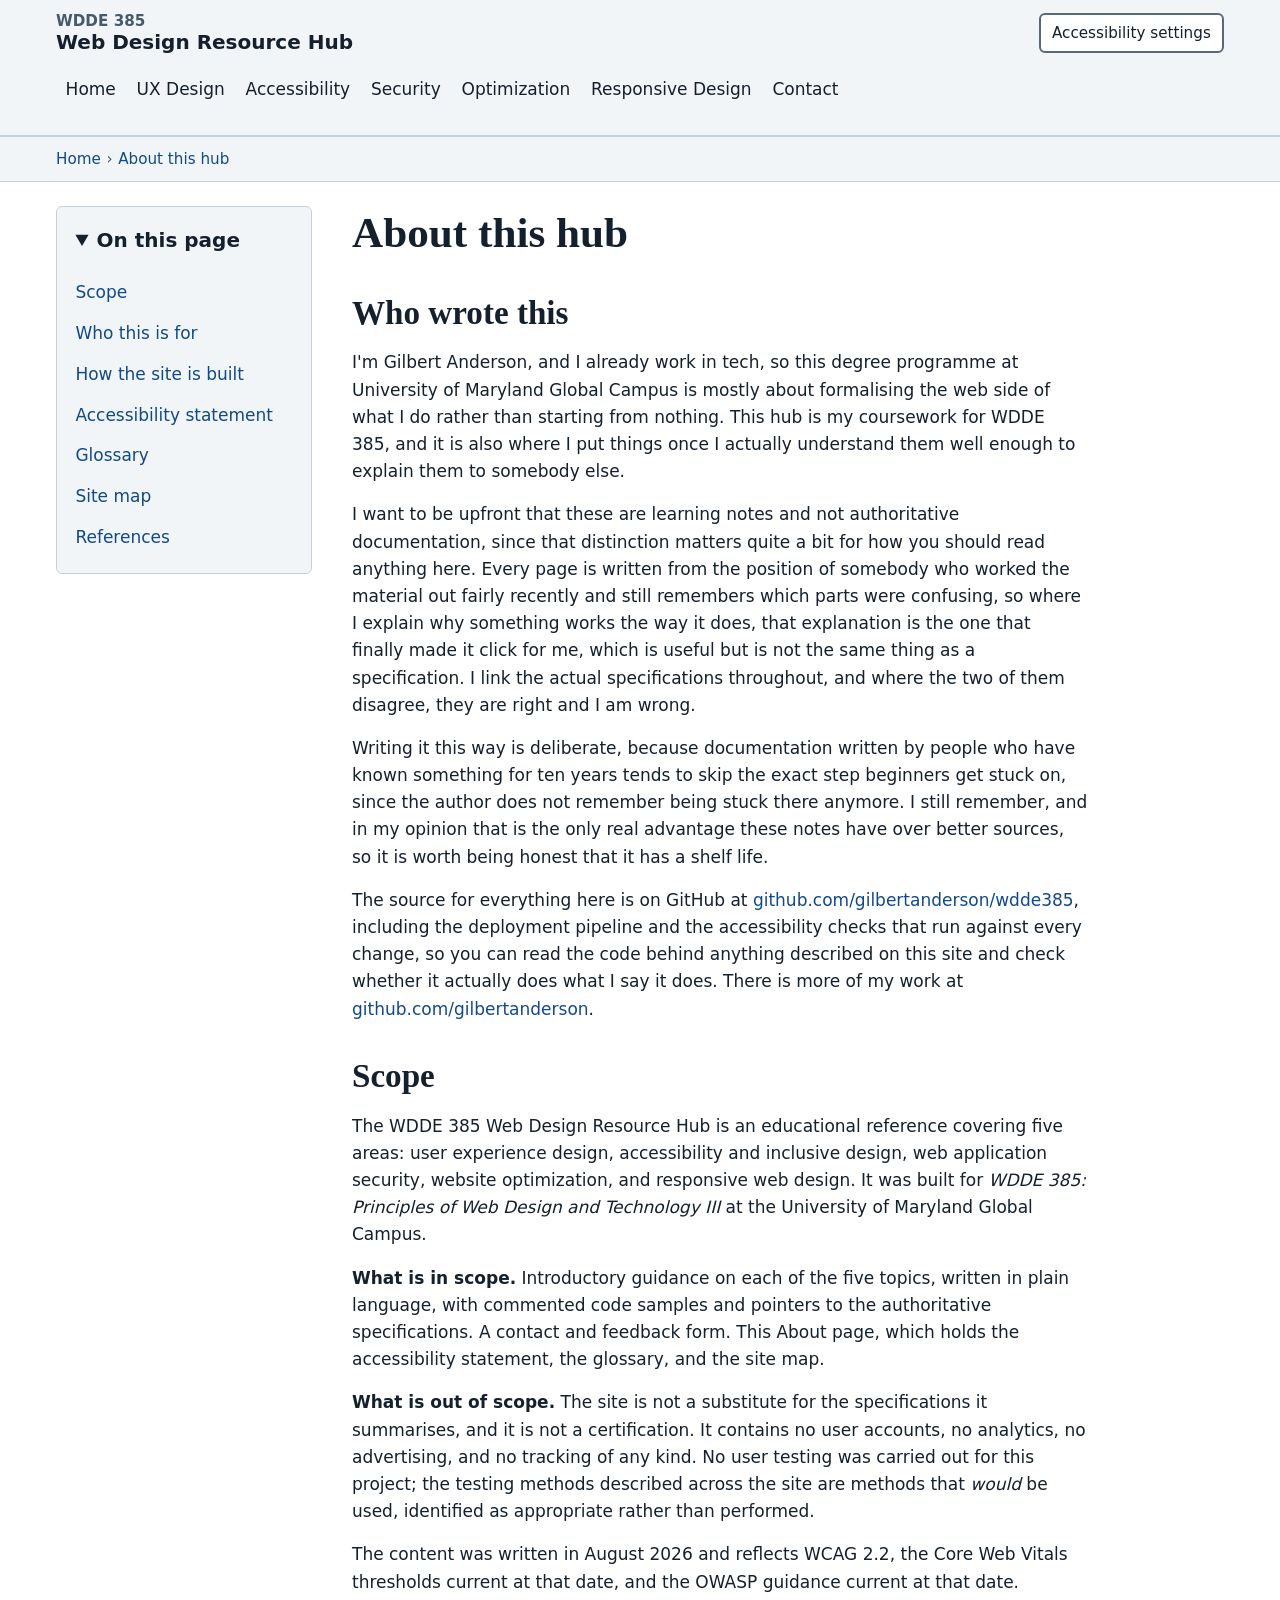
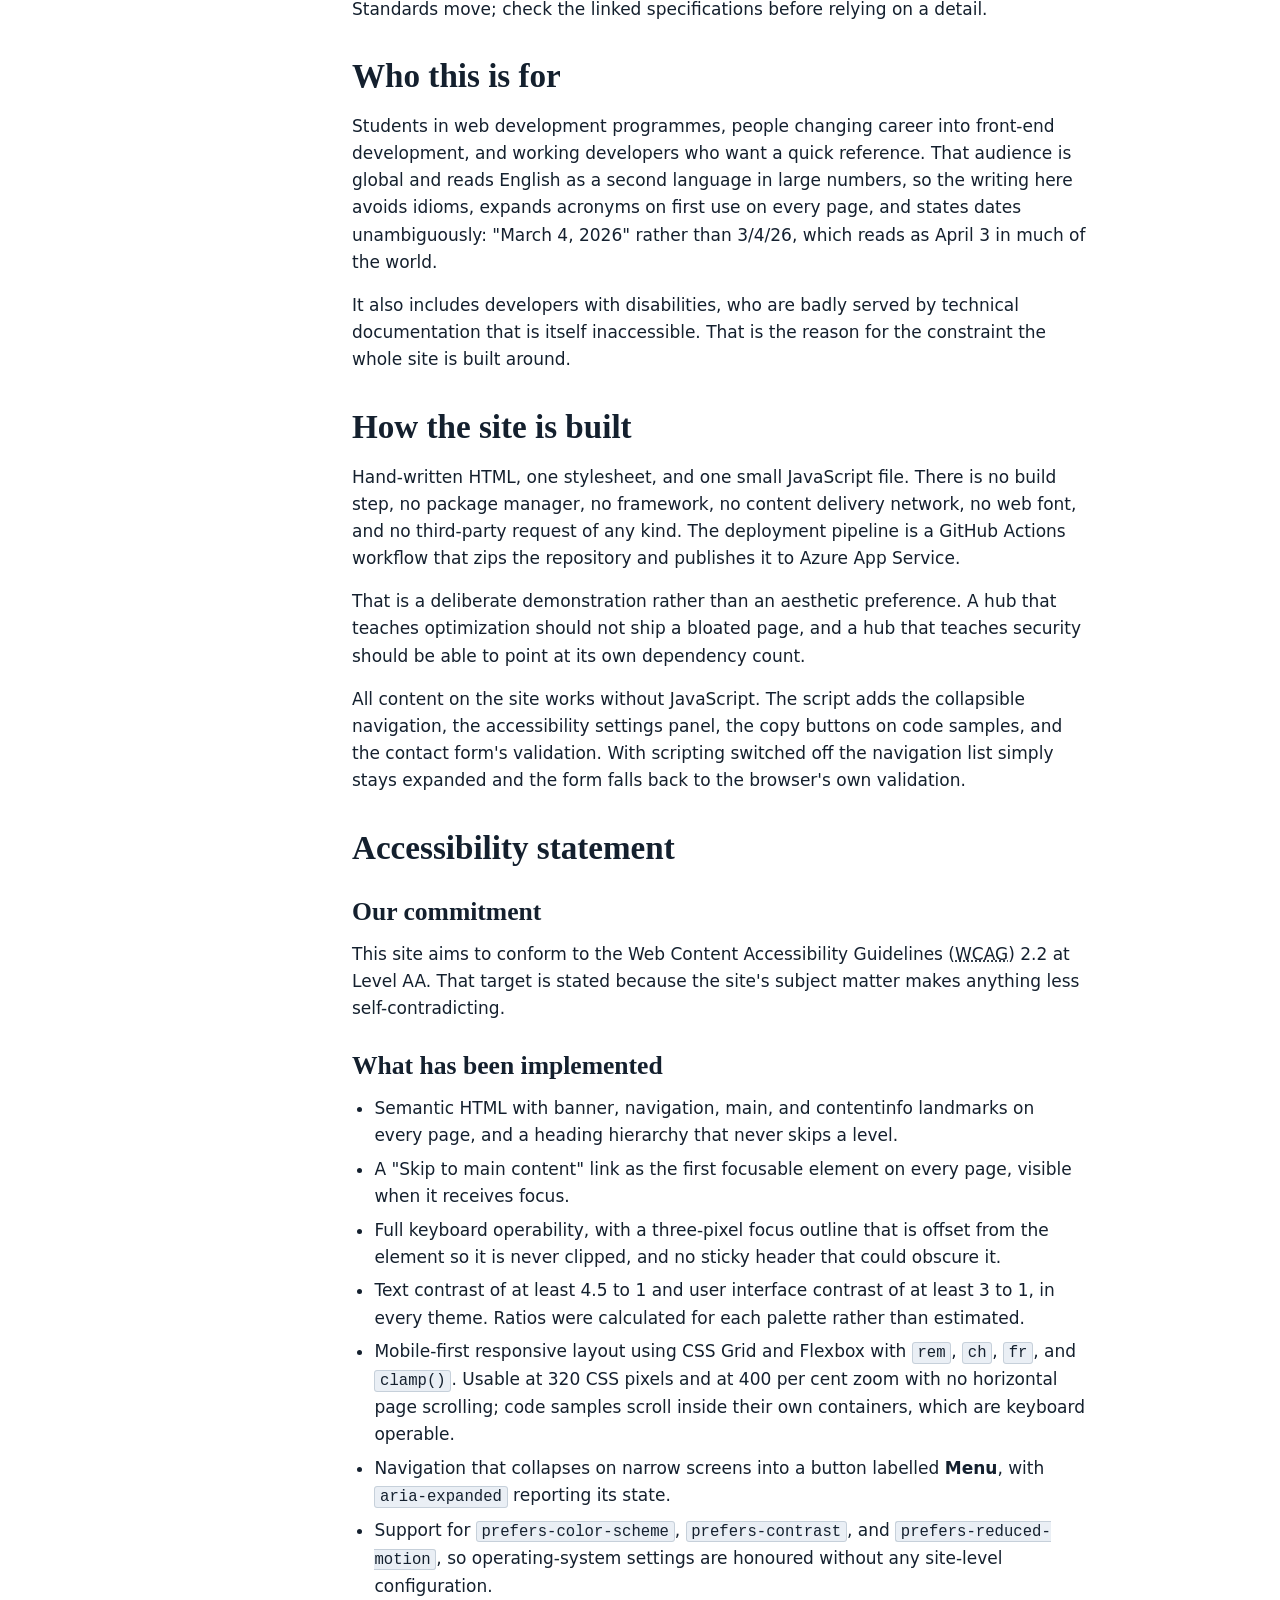
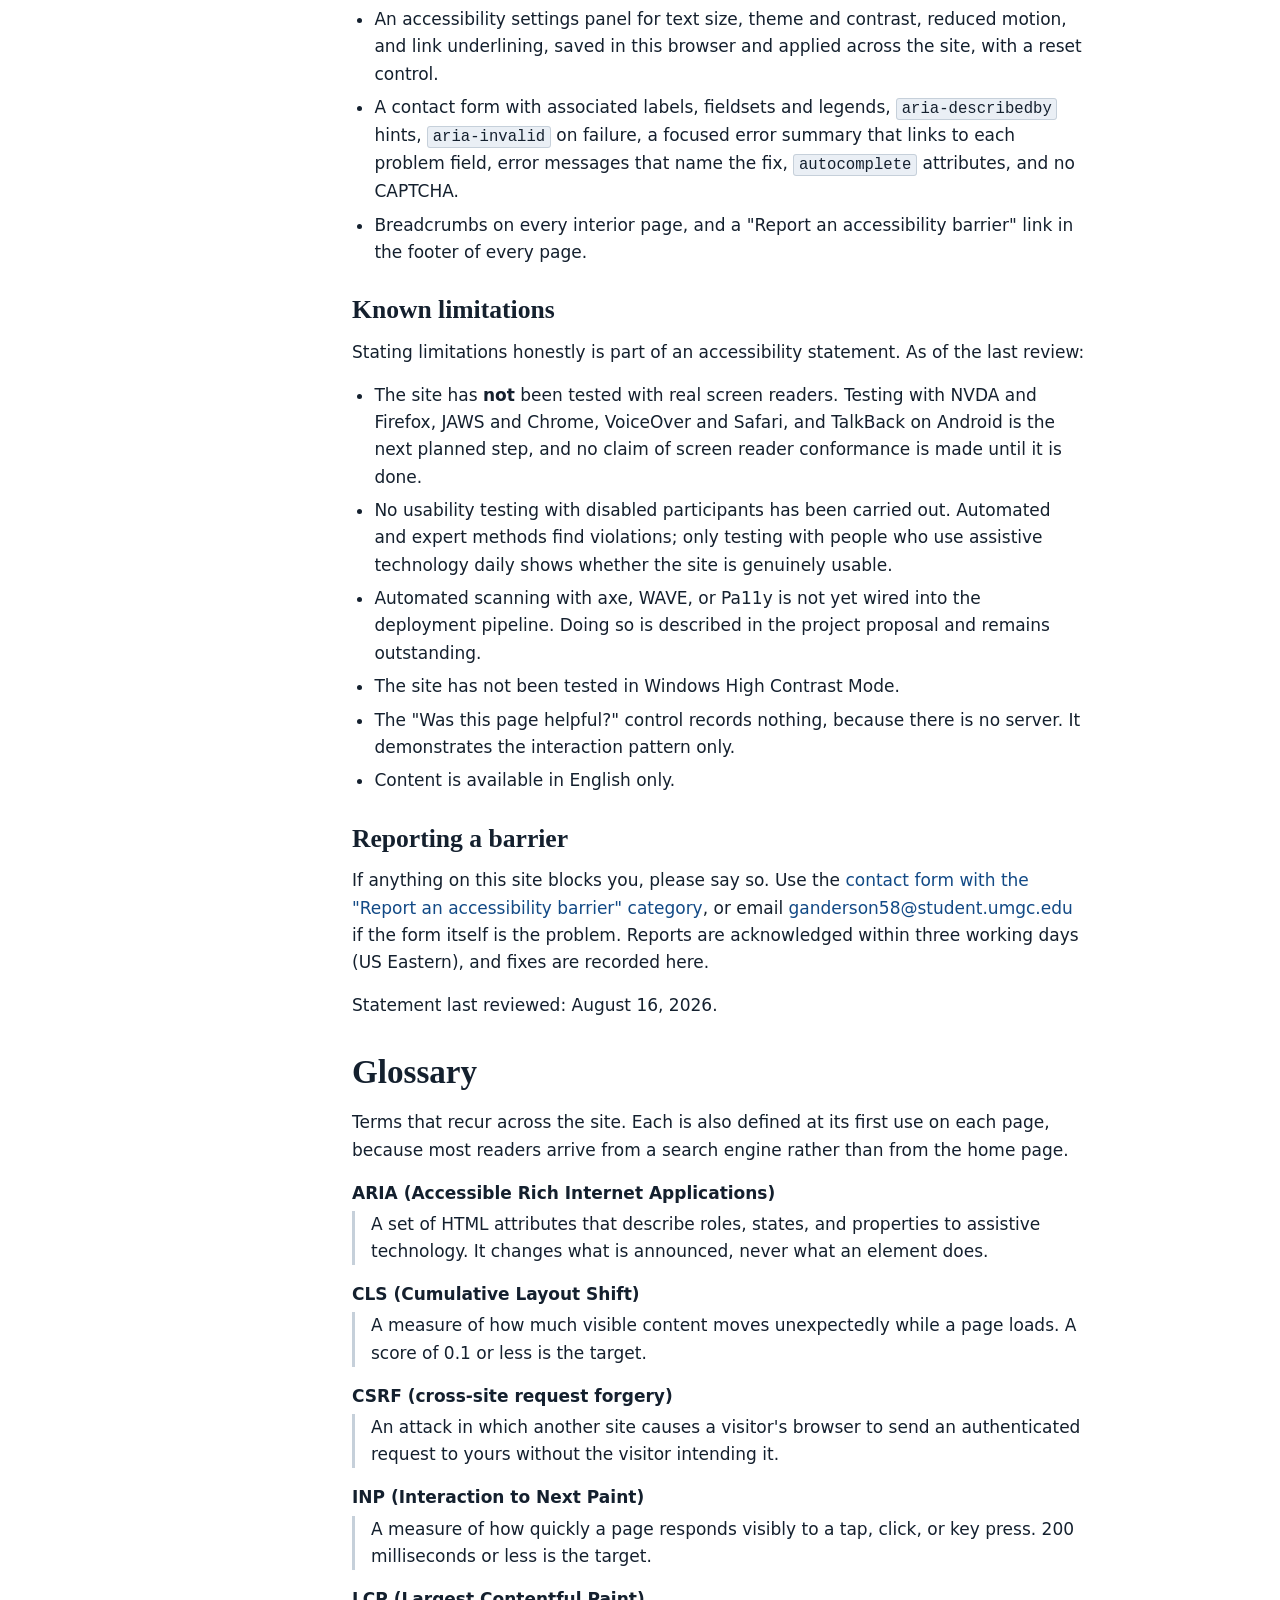
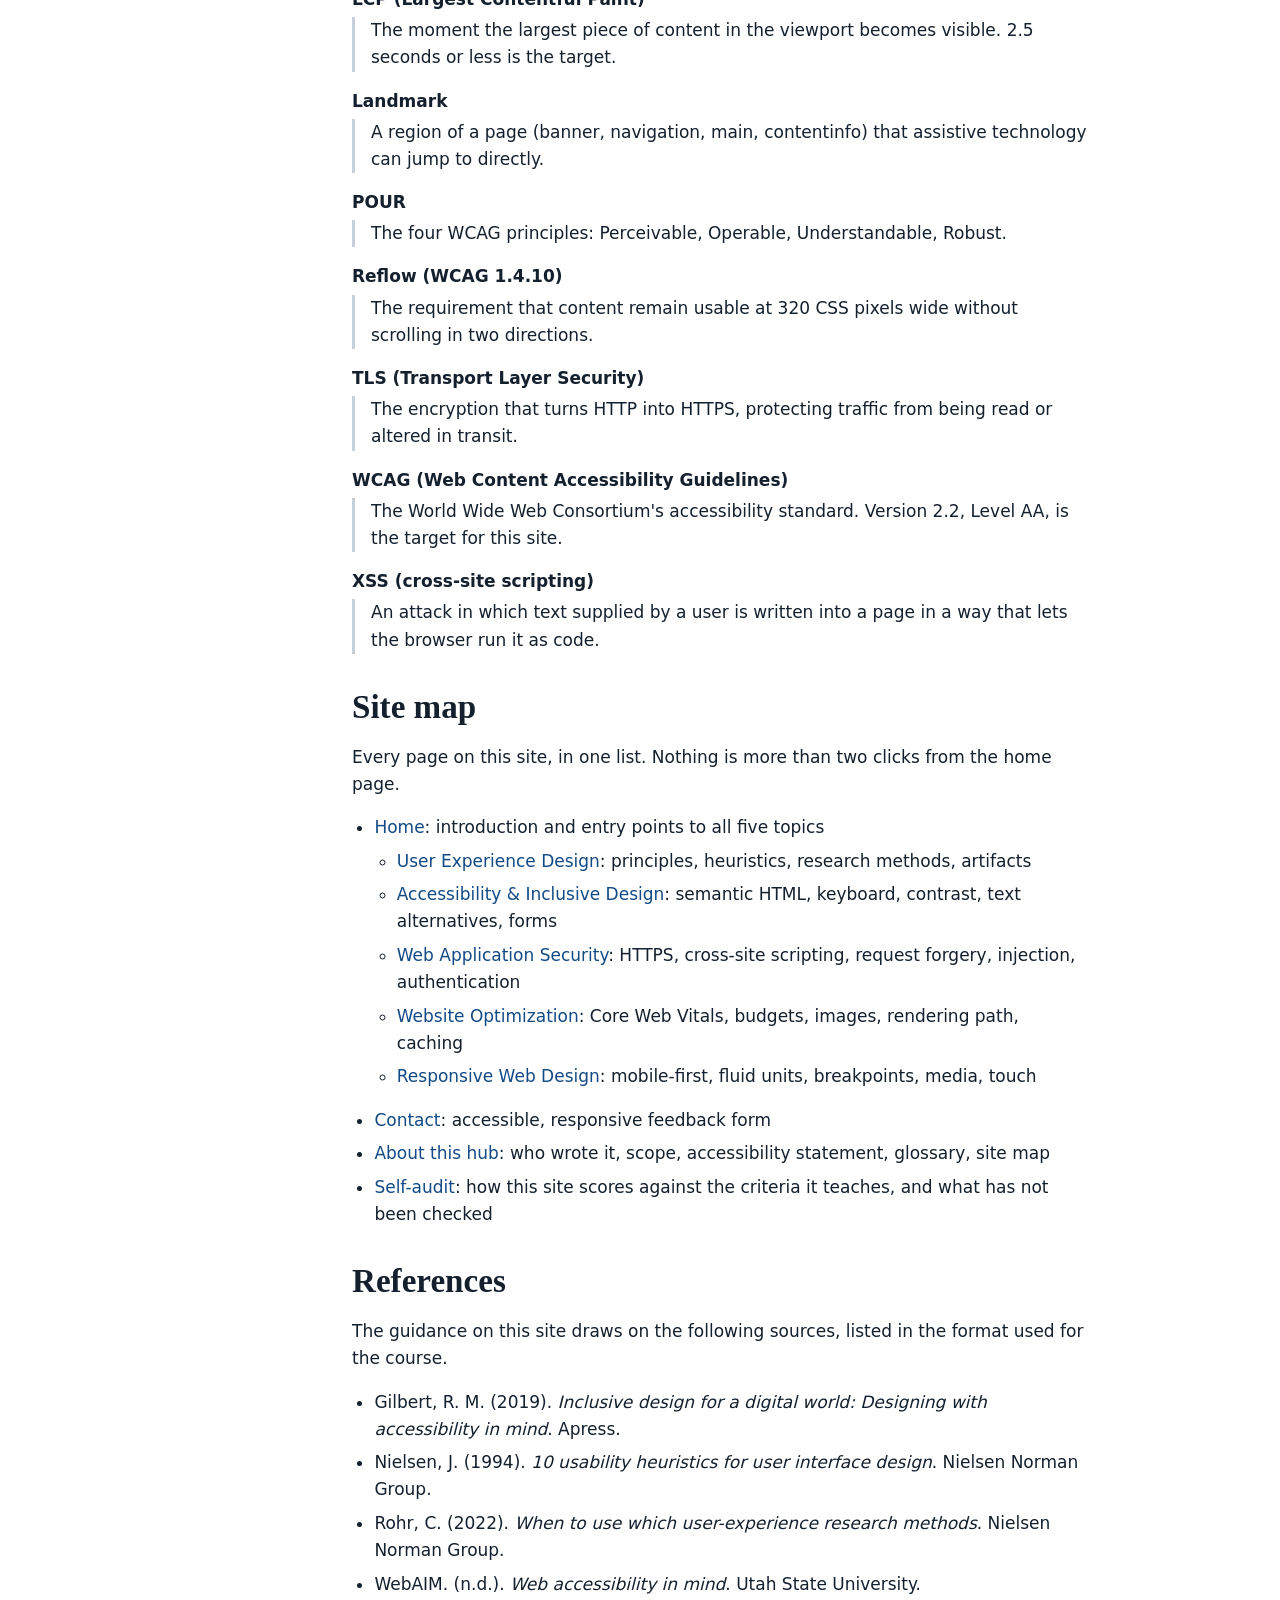
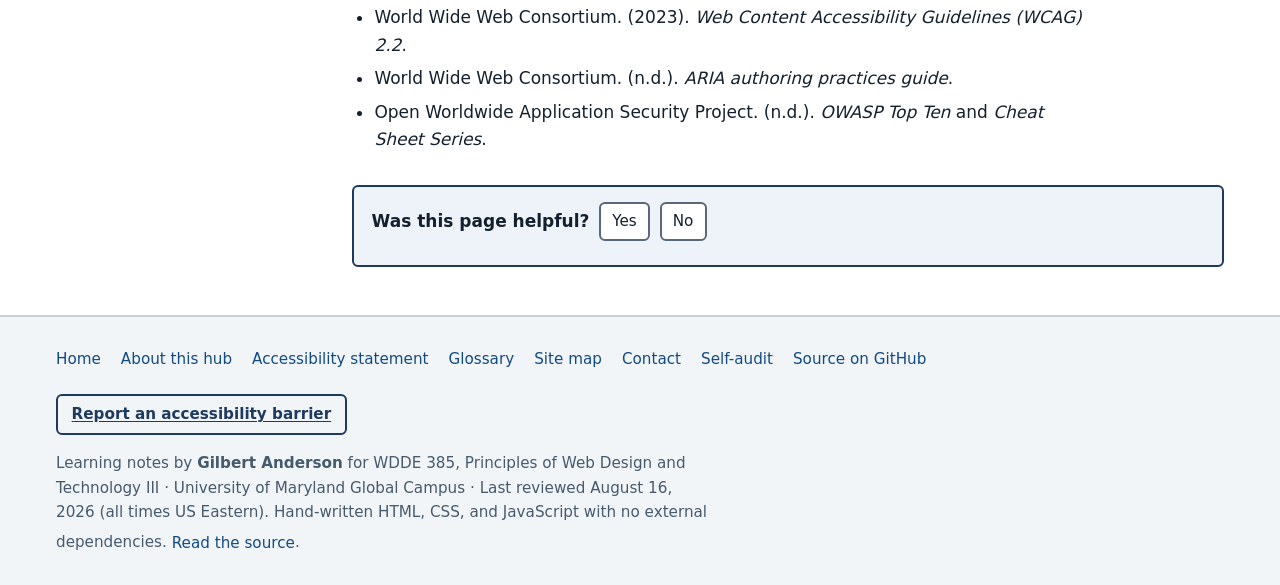
==== about.html @ cfc152c5 "Rename course from CMST 387 to WDDE 385 across all content" ====
<!DOCTYPE html>
<html lang="en">
<head>
<meta charset="utf-8">
<meta name="viewport" content="width=device-width, initial-scale=1">
<title>About this hub | WDDE 385 Web Design Resource Hub</title>
<meta name="description" content="Scope of the WDDE 385 Web Design Resource Hub, its accessibility statement, a glossary of recurring terms, and the site map.">
<link rel="stylesheet" href="styles.css">
<script>
(function(){var d=document.documentElement;d.classList.add('js');try{var p=JSON.parse(localStorage.getItem('hubPrefs')||'{}');if(p.theme&&p.theme!=='system'){d.setAttribute('data-theme',p.theme);}if(p.textsize&&p.textsize!=='default'){d.setAttribute('data-textsize',p.textsize);}if(p.motion==='reduced'){d.setAttribute('data-motion','reduced');}if(p.underline==='on'){d.setAttribute('data-underline','on');}}catch(e){}})();
</script>
</head>
<body>

<a class="skip-link" href="#main">Skip to main content</a>

<header class="site-header">
  <div class="wrap header-inner">
    <a class="brand" href="index.html">
      <span class="brand-course">WDDE 385</span>
      <span class="brand-name">Web Design Resource Hub</span>
    </a>
    <div class="header-actions">
      <button type="button" id="nav-toggle" class="btn-menu" aria-expanded="false" aria-controls="primary-nav" hidden>Menu</button>
      <button type="button" id="a11y-toggle" class="btn-quiet" aria-expanded="false" aria-controls="a11y-panel" hidden>Accessibility settings</button>
    </div>
    <nav id="primary-nav" class="primary-nav" aria-label="Primary">
      <ul>
        <li><a href="index.html">Home</a></li>
        <li><a href="ux-design.html">UX Design</a></li>
        <li><a href="accessibility.html">Accessibility</a></li>
        <li><a href="security.html">Security</a></li>
        <li><a href="optimization.html">Optimization</a></li>
        <li><a href="responsive-design.html">Responsive Design</a></li>
        <li><a href="contact.html">Contact</a></li>
      </ul>
    </nav>
  </div>
  <div id="a11y-panel" class="a11y-panel" hidden></div>
</header>

<nav class="breadcrumbs" aria-label="Breadcrumb">
  <div class="wrap">
    <ol>
      <li><a href="index.html">Home</a></li>
      <li><a href="about.html" aria-current="page">About this hub</a></li>
    </ol>
  </div>
</nav>

<main id="main" class="page" tabindex="-1">
  <div class="wrap topic-layout">

    <details class="toc" open>
      <summary>On this page</summary>
      <nav aria-label="On this page">
        <ul>
          <li><a href="#scope">Scope</a></li>
          <li><a href="#audience">Who this is for</a></li>
          <li><a href="#how-built">How the site is built</a></li>
          <li><a href="#accessibility-statement">Accessibility statement</a></li>
          <li><a href="#glossary">Glossary</a></li>
          <li><a href="#sitemap">Site map</a></li>
          <li><a href="#references">References</a></li>
        </ul>
      </nav>
    </details>

    <article>
      <h1>About this hub</h1>

      <section>
        <h2 id="author">Who wrote this</h2>
        <p>I'm Gilbert Anderson, and I already work in tech, so this degree programme at
        University of Maryland Global Campus is mostly about formalising the web side of what
        I do rather than starting from nothing. This hub is my coursework for WDDE 385, and it
        is also where I put things once I actually understand them well enough to explain them
        to somebody else.</p>
        <p>I want to be upfront that these are learning notes and not authoritative
        documentation, since that distinction matters quite a bit for how you should read
        anything here. Every page is written from the position of somebody who worked the
        material out fairly recently and still remembers which parts were confusing, so where
        I explain why something works the way it does, that explanation is the one that
        finally made it click for me, which is useful but is not the same thing as a
        specification. I link the actual specifications throughout, and where the two of them
        disagree, they are right and I am wrong.</p>
        <p>Writing it this way is deliberate, because documentation written by people who have
        known something for ten years tends to skip the exact step beginners get stuck on,
        since the author does not remember being stuck there anymore. I still remember, and in
        my opinion that is the only real advantage these notes have over better sources, so it
        is worth being honest that it has a shelf life.</p>
        <p>The source for everything here is on GitHub at
        <a href="https://github.com/gilbertanderson/wdde385">github.com/gilbertanderson/wdde385</a>,
        including the deployment pipeline and the accessibility checks that run against every
        change, so you can read the code behind anything described on this site and check
        whether it actually does what I say it does. There is more of my work at
        <a href="https://github.com/gilbertanderson">github.com/gilbertanderson</a>.</p>
      </section>

      <section>
        <h2 id="scope">Scope</h2>
        <p>The WDDE 385 Web Design Resource Hub is an educational reference covering five
        areas: user experience design, accessibility and inclusive design, web application
        security, website optimization, and responsive web design. It was built for
        <em>WDDE 385: Principles of Web Design and Technology III</em> at the University of
        Maryland Global Campus.</p>
        <p><strong>What is in scope.</strong> Introductory guidance on each of the five
        topics, written in plain language, with commented code samples and pointers to the
        authoritative specifications. A contact and feedback form. This About page, which
        holds the accessibility statement, the glossary, and the site map.</p>
        <p><strong>What is out of scope.</strong> The site is not a substitute for the
        specifications it summarises, and it is not a certification. It contains no user
        accounts, no analytics, no advertising, and no tracking of any kind. No user testing
        was carried out for this project; the testing methods described across the site are
        methods that <em>would</em> be used, identified as appropriate rather than performed.</p>
        <p>The content was written in August 2026 and reflects WCAG 2.2, the Core Web Vitals
        thresholds current at that date, and the OWASP guidance current at that date. Standards
        move; check the linked specifications before relying on a detail.</p>
      </section>

      <section>
        <h2 id="audience">Who this is for</h2>
        <p>Students in web development programmes, people changing career into front-end
        development, and working developers who want a quick reference. That audience is
        global and reads English as a second language in large numbers, so the writing here
        avoids idioms, expands acronyms on first use on every page, and states dates
        unambiguously: "March 4, 2026" rather than 3/4/26, which reads as April 3 in much of
        the world.</p>
        <p>It also includes developers with disabilities, who are badly served by technical
        documentation that is itself inaccessible. That is the reason for the constraint the
        whole site is built around.</p>
      </section>

      <section>
        <h2 id="how-built">How the site is built</h2>
        <p>Hand-written HTML, one stylesheet, and one small JavaScript file. There is no build
        step, no package manager, no framework, no content delivery network, no web font, and
        no third-party request of any kind. The deployment pipeline is a GitHub Actions
        workflow that zips the repository and publishes it to Azure App Service.</p>
        <p>That is a deliberate demonstration rather than an aesthetic preference. A hub that
        teaches optimization should not ship a bloated page, and a hub that teaches security
        should be able to point at its own dependency count.</p>
        <p>All content on the site works without JavaScript. The script adds the collapsible
        navigation, the accessibility settings panel, the copy buttons on code samples, and
        the contact form's validation. With scripting switched off the navigation list simply
        stays expanded and the form falls back to the browser's own validation.</p>
      </section>

      <section>
        <h2 id="accessibility-statement">Accessibility statement</h2>

        <h3>Our commitment</h3>
        <p>This site aims to conform to the Web Content Accessibility Guidelines
        (<abbr title="Web Content Accessibility Guidelines">WCAG</abbr>) 2.2 at Level AA. That
        target is stated because the site's subject matter makes anything less
        self-contradicting.</p>

        <h3>What has been implemented</h3>
        <ul>
          <li>Semantic HTML with banner, navigation, main, and contentinfo landmarks on every
          page, and a heading hierarchy that never skips a level.</li>
          <li>A "Skip to main content" link as the first focusable element on every page,
          visible when it receives focus.</li>
          <li>Full keyboard operability, with a three-pixel focus outline that is offset from
          the element so it is never clipped, and no sticky header that could obscure it.</li>
          <li>Text contrast of at least 4.5 to 1 and user interface contrast of at least 3 to
          1, in every theme. Ratios were calculated for each palette rather than estimated.</li>
          <li>Mobile-first responsive layout using CSS Grid and Flexbox with
          <code>rem</code>, <code>ch</code>, <code>fr</code>, and <code>clamp()</code>. Usable
          at 320 CSS pixels and at 400 per cent zoom with no horizontal page scrolling; code
          samples scroll inside their own containers, which are keyboard operable.</li>
          <li>Navigation that collapses on narrow screens into a button labelled
          <strong>Menu</strong>, with <code>aria-expanded</code> reporting its state.</li>
          <li>Support for <code>prefers-color-scheme</code>, <code>prefers-contrast</code>,
          and <code>prefers-reduced-motion</code>, so operating-system settings are honoured
          without any site-level configuration.</li>
          <li>An accessibility settings panel for text size, theme and contrast, reduced
          motion, and link underlining, saved in this browser and applied across the site,
          with a reset control.</li>
          <li>A contact form with associated labels, fieldsets and legends,
          <code>aria-describedby</code> hints, <code>aria-invalid</code> on failure, a focused
          error summary that links to each problem field, error messages that name the fix,
          <code>autocomplete</code> attributes, and no CAPTCHA.</li>
          <li>Breadcrumbs on every interior page, and a "Report an accessibility barrier" link
          in the footer of every page.</li>
        </ul>

        <h3>Known limitations</h3>
        <p>Stating limitations honestly is part of an accessibility statement. As of the last
        review:</p>
        <ul>
          <li>The site has <strong>not</strong> been tested with real screen readers. Testing
          with NVDA and Firefox, JAWS and Chrome, VoiceOver and Safari, and TalkBack on
          Android is the next planned step, and no claim of screen reader conformance is made
          until it is done.</li>
          <li>No usability testing with disabled participants has been carried out. Automated
          and expert methods find violations; only testing with people who use assistive
          technology daily shows whether the site is genuinely usable.</li>
          <li>Automated scanning with axe, WAVE, or Pa11y is not yet wired into the deployment
          pipeline. Doing so is described in the project proposal and remains outstanding.</li>
          <li>The site has not been tested in Windows High Contrast Mode.</li>
          <li>The "Was this page helpful?" control records nothing, because there is no
          server. It demonstrates the interaction pattern only.</li>
          <li>Content is available in English only.</li>
        </ul>

        <h3>Reporting a barrier</h3>
        <p>If anything on this site blocks you, please say so. Use the
        <a href="contact.html#category">contact form with the "Report an accessibility
        barrier" category</a>, or email
        <a href="mailto:ganderson58@student.umgc.edu">ganderson58@student.umgc.edu</a> if the
        form itself is the problem. Reports are acknowledged within three working days
        (US Eastern), and fixes are recorded here.</p>
        <p>Statement last reviewed: August 16, 2026.</p>
      </section>

      <section>
        <h2 id="glossary">Glossary</h2>
        <p>Terms that recur across the site. Each is also defined at its first use on each
        page, because most readers arrive from a search engine rather than from the home
        page.</p>
        <dl>
          <dt>ARIA (Accessible Rich Internet Applications)</dt>
          <dd>A set of HTML attributes that describe roles, states, and properties to
          assistive technology. It changes what is announced, never what an element does.</dd>

          <dt>CLS (Cumulative Layout Shift)</dt>
          <dd>A measure of how much visible content moves unexpectedly while a page loads. A
          score of 0.1 or less is the target.</dd>

          <dt>CSRF (cross-site request forgery)</dt>
          <dd>An attack in which another site causes a visitor's browser to send an
          authenticated request to yours without the visitor intending it.</dd>

          <dt>INP (Interaction to Next Paint)</dt>
          <dd>A measure of how quickly a page responds visibly to a tap, click, or key press.
          200 milliseconds or less is the target.</dd>

          <dt>LCP (Largest Contentful Paint)</dt>
          <dd>The moment the largest piece of content in the viewport becomes visible. 2.5
          seconds or less is the target.</dd>

          <dt>Landmark</dt>
          <dd>A region of a page (banner, navigation, main, contentinfo) that assistive
          technology can jump to directly.</dd>

          <dt>POUR</dt>
          <dd>The four WCAG principles: Perceivable, Operable, Understandable, Robust.</dd>

          <dt>Reflow (WCAG 1.4.10)</dt>
          <dd>The requirement that content remain usable at 320 CSS pixels wide without
          scrolling in two directions.</dd>

          <dt>TLS (Transport Layer Security)</dt>
          <dd>The encryption that turns HTTP into HTTPS, protecting traffic from being read or
          altered in transit.</dd>

          <dt>WCAG (Web Content Accessibility Guidelines)</dt>
          <dd>The World Wide Web Consortium's accessibility standard. Version 2.2, Level AA,
          is the target for this site.</dd>

          <dt>XSS (cross-site scripting)</dt>
          <dd>An attack in which text supplied by a user is written into a page in a way that
          lets the browser run it as code.</dd>
        </dl>
      </section>

      <section>
        <h2 id="sitemap">Site map</h2>
        <p>Every page on this site, in one list. Nothing is more than two clicks from the home
        page.</p>
        <ul>
          <li><a href="index.html">Home</a>: introduction and entry points to all five topics
            <ul>
              <li><a href="ux-design.html">User Experience Design</a>: principles,
              heuristics, research methods, artifacts</li>
              <li><a href="accessibility.html">Accessibility &amp; Inclusive Design</a>: semantic HTML, keyboard, contrast, text alternatives, forms</li>
              <li><a href="security.html">Web Application Security</a>: HTTPS, cross-site
              scripting, request forgery, injection, authentication</li>
              <li><a href="optimization.html">Website Optimization</a>: Core Web Vitals,
              budgets, images, rendering path, caching</li>
              <li><a href="responsive-design.html">Responsive Web Design</a>: mobile-first,
              fluid units, breakpoints, media, touch</li>
            </ul>
          </li>
          <li><a href="contact.html">Contact</a>: accessible, responsive feedback form</li>
          <li><a href="about.html">About this hub</a>: who wrote it, scope, accessibility
          statement, glossary, site map</li>
          <li><a href="self-audit.html">Self-audit</a>: how this site scores against the
          criteria it teaches, and what has not been checked</li>
        </ul>
      </section>

      <section>
        <h2 id="references">References</h2>
        <p>The guidance on this site draws on the following sources, listed in the format used
        for the course.</p>
        <ul>
          <li>Gilbert, R. M. (2019). <em>Inclusive design for a digital world: Designing with
          accessibility in mind</em>. Apress.</li>
          <li>Nielsen, J. (1994). <em>10 usability heuristics for user interface design</em>.
          Nielsen Norman Group.</li>
          <li>Rohr, C. (2022). <em>When to use which user-experience research methods</em>.
          Nielsen Norman Group.</li>
          <li>WebAIM. (n.d.). <em>Web accessibility in mind</em>. Utah State University.</li>
          <li>World Wide Web Consortium. (2023). <em>Web Content Accessibility Guidelines
          (WCAG) 2.2</em>.</li>
          <li>World Wide Web Consortium. (n.d.). <em>ARIA authoring practices guide</em>.</li>
          <li>Open Worldwide Application Security Project. (n.d.). <em>OWASP Top Ten</em> and
          <em>Cheat Sheet Series</em>.</li>
        </ul>
      </section>

      <div class="helpful" hidden>
        <p id="helpful-q">Was this page helpful?</p>
        <button type="button" class="btn-quiet" data-answer="yes" aria-describedby="helpful-q">Yes</button>
        <button type="button" class="btn-quiet" data-answer="no" aria-describedby="helpful-q">No</button>
        <p role="status"></p>
      </div>

    </article>
  </div>
</main>

<footer class="site-footer">
  <div class="wrap">
    <nav aria-label="Footer">
      <ul>
        <li><a href="index.html">Home</a></li>
        <li><a href="about.html">About this hub</a></li>
        <li><a href="about.html#accessibility-statement">Accessibility statement</a></li>
        <li><a href="about.html#glossary">Glossary</a></li>
        <li><a href="about.html#sitemap">Site map</a></li>
        <li><a href="contact.html">Contact</a></li>
        <li><a href="self-audit.html">Self-audit</a></li>
        <li><a href="https://github.com/gilbertanderson/wdde385">Source on GitHub</a></li>
      </ul>
    </nav>
    <p><a class="barrier-link" href="contact.html#category">Report an accessibility barrier</a></p>
    <p class="colophon">Learning notes by <strong>Gilbert Anderson</strong> for WDDE 385,
    Principles of Web Design and Technology III · University of Maryland Global Campus ·
    Last reviewed August 16, 2026 (all times US Eastern). Hand-written HTML, CSS, and
    JavaScript with no external dependencies.
    <a href="https://github.com/gilbertanderson/wdde385">Read the source</a>.</p>
  </div>
</footer>

<script src="main.js" defer></script>
</body>
</html>
---- styles.css ----
/* =============================================================
   WDDE 385 Web Design Resource Hub - shared stylesheet
   Hand-written. No frameworks, no CDN links, no web fonts.

   Organisation:
     1. Design tokens (light default, dark / high-contrast overrides)
     2. Base elements
     3. Layout helpers
     4. Skip link, header, navigation, accessibility panel
     5. Page furniture: breadcrumbs, hero, cards, layers, code, TOC
     6. Forms
     7. Footer
     8. Responsive enhancements (mobile-first: min-width queries only)
     9. User-preference media queries
   ============================================================= */

/* ---------- 1. Design tokens ------------------------------- */
/* Contrast ratios noted against their intended background.
   Verified with the WCAG 2.x relative-luminance formula.        */

:root {
  /* Light palette (default) */
  --bg:            #ffffff;
  --surface:       #f2f5f8;
  --surface-2:     #e7ecf2;
  --text:          #14202e;   /* 15.9:1 on --bg   */
  --text-muted:    #465a6e;   /*  7.3:1 on --bg   */
  --link:          #124a86;   /*  8.0:1 on --bg   */
  --link-visited:  #5b3a80;   /*  8.1:1 on --bg   */
  --border:        #59697a;   /*  5.5:1 on --bg (UI components need 3:1) */
  --border-soft:   #c6d0da;
  --accent:        #1e3a5f;   /*  7.0:1 on --bg   */
  --on-accent:     #ffffff;   /*  7.8:1 on --accent - text drawn on accent fills */
  --accent-soft:   #eef3f9;
  --focus:         #1e3a5f;
  --error:         #b3261e;   /*  6.5:1 on --bg   */
  --error-bg:      #fdecea;
  --success:       #146c43;   /*  6.4:1 on --bg   */
  --success-bg:    #e8f5ee;
  --code-bg:       #eaeff5;
  --code-text:     #14202e;

  /* Typography scale - clamp() so type is fluid but never below 16px */
  --step--1: clamp(0.875rem, 0.84rem + 0.18vw, 0.95rem);
  --step-0:  clamp(1rem, 0.97rem + 0.15vw, 1.0625rem);
  --step-1:  clamp(1.125rem, 1.07rem + 0.28vw, 1.25rem);
  --step-2:  clamp(1.3rem, 1.2rem + 0.5vw, 1.6rem);
  --step-3:  clamp(1.55rem, 1.35rem + 0.9vw, 2.1rem);
  --step-4:  clamp(1.85rem, 1.5rem + 1.5vw, 2.75rem);

  --measure: 68ch;            /* 60–75 character reading measure */
  --radius: 0.375rem;
  --gap: 1.25rem;
  --shell: 75rem;

  --motion: 160ms;

  /* Adjusted by the accessibility settings panel */
  --font-body: system-ui, -apple-system, "Segoe UI", Roboto, "Helvetica Neue", Arial, sans-serif;
  --font-head: Georgia, "Iowan Old Style", "Palatino Linotype", "Book Antiqua", "Times New Roman", serif;
  --text-scale: 1;
  --link-decoration: none;
}

/* Dark palette. Applied when the user's OS asks for dark and the
   site has not been explicitly forced to light, OR when the panel
   sets data-theme="dark". Every token is redefined as a real,
   contrast-checked colour - not an inverted filter. */
@media (prefers-color-scheme: dark) {
  :root:not([data-theme="light"]):not([data-theme="contrast"]) {
    --bg:           #0f1720;
    --surface:      #172230;
    --surface-2:    #1e2c3c;
    --text:         #e6edf3;  /* 15.0:1 on --bg */
    --text-muted:   #a9b8c6;  /*  9.1:1 on --bg */
    --link:         #8dbdf2;  /*  8.9:1 on --bg */
    --link-visited: #d3a9f5;
    --border:       #7d8d9c;  /*  6.1:1 on --bg */
    --border-soft:  #31424f;
    --accent:       #9fc4ea;  /* 10.1:1 on --bg */
    --on-accent:    #0b1622;  /* 10.5:1 on --accent */
    --accent-soft:  #152232;
    --focus:        #9fc4ea;
    --error:        #ff9a90;  /*  9.2:1 on --bg */
    --error-bg:     #2b1614;
    --success:      #78d9a6;
    --success-bg:   #12251b;
    --code-bg:      #0a1119;
    --code-text:    #e6edf3;
  }
}

:root[data-theme="dark"] {
  --bg:           #0f1720;
  --surface:      #172230;
  --surface-2:    #1e2c3c;
  --text:         #e6edf3;
  --text-muted:   #a9b8c6;
  --link:         #8dbdf2;
  --link-visited: #d3a9f5;
  --border:       #7d8d9c;
  --border-soft:  #31424f;
  --accent:       #9fc4ea;
  --on-accent:    #0b1622;
  --accent-soft:  #152232;
  --focus:        #9fc4ea;
  --error:        #ff9a90;
  --error-bg:     #2b1614;
  --success:      #78d9a6;
  --success-bg:   #12251b;
  --code-bg:      #0a1119;
  --code-text:    #e6edf3;
}

/* High-contrast theme: pure black on pure white, 21:1, heavier borders. */
:root[data-theme="contrast"] {
  --bg:           #ffffff;
  --surface:      #ffffff;
  --surface-2:    #ffffff;
  --text:         #000000;
  --text-muted:   #000000;
  --link:         #0000c8;
  --link-visited: #5c0099;
  --border:       #000000;
  --border-soft:  #000000;
  --accent:       #6b2200;
  --on-accent:    #ffffff;   /* 11.3:1 on --accent */
  --accent-soft:  #ffffff;
  --focus:        #000000;
  --error:        #8f0000;
  --error-bg:     #ffffff;
  --success:      #00532f;
  --success-bg:   #ffffff;
  --code-bg:      #ffffff;
  --code-text:    #000000;
  --link-decoration: underline;
}

:root[data-theme="contrast"] * {
  border-color: #000000;
}

/* Users who ask their OS for more contrast get the stronger borders
   without having to find the settings panel. */
@media (prefers-contrast: more) {
  :root:not([data-theme]) {
    --text-muted: var(--text);
    --border-soft: var(--border);
    --link-decoration: underline;
  }
}

/* Text-size steps set by the settings panel. */
:root[data-textsize="large"]   { --text-scale: 1.125; }
:root[data-textsize="larger"]  { --text-scale: 1.25; }
:root[data-underline="on"]     { --link-decoration: underline; }

/* ---------- 2. Base elements -------------------------------- */

*,
*::before,
*::after { box-sizing: border-box; }

/* The hidden attribute must win over any display value set below. */
[hidden] { display: none !important; }

html {
  /* rem-based sizing: browser text-size preferences still apply. */
  font-size: calc(100% * var(--text-scale));
  -webkit-text-size-adjust: 100%;
  scroll-behavior: smooth;
}

body {
  margin: 0;
  background: var(--bg);
  color: var(--text);
  font-family: var(--font-body);
  font-size: var(--step-0);
  line-height: 1.6;
  text-align: left;             /* never justified - rivers hurt dyslexic readers */
  overflow-wrap: break-word;
  display: flex;
  flex-direction: column;
  min-height: 100vh;
}

h1, h2, h3, h4 {
  line-height: 1.25;
  margin: 0 0 0.5em;
  font-weight: 700;
  max-width: var(--measure);
  text-wrap: balance;
  font-family: var(--font-head);
}

h1 { font-size: var(--step-4); margin-top: 0; }
h2 { font-size: var(--step-3); margin-top: 2rem; }
h3 { font-size: var(--step-2); margin-top: 1.75rem; }
h4 { font-size: var(--step-1); margin-top: 1.5rem; }

p, ul, ol, dl, table { max-width: var(--measure); }
p { margin: 0 0 1rem; }
ul, ol { margin: 0 0 1rem; padding-left: 1.4rem; }
li { margin-bottom: 0.4rem; }
li > ul, li > ol { margin-top: 0.4rem; }

a {
  color: var(--link);
  text-decoration: var(--link-decoration);
  text-underline-offset: 0.15em;
}
a:visited { color: var(--link-visited); }
a:hover   { text-decoration: underline; }

/* Focus indicator: 3px solid, offset so it is never clipped or
   obscured, and drawn in a colour with >3:1 against every surface. */
:focus-visible {
  outline: 3px solid var(--focus);
  outline-offset: 2px;
  border-radius: 2px;
}
/* Fallback for browsers without :focus-visible support. */
:focus:not(:focus-visible) { outline: none; }

/* Anything linked from the table of contents or the error summary
   is scrolled clear of the top edge. */
[id] { scroll-margin-top: 1.5rem; }

img, svg, video { max-width: 100%; height: auto; }

hr {
  border: 0;
  border-top: 1px solid var(--border-soft);
  margin: 2.5rem 0;
}

abbr[title] { text-decoration: underline dotted; cursor: help; }

dl { margin: 0 0 1.5rem; }
dt { font-weight: 700; margin-top: 1rem; }
dd { margin: 0.25rem 0 0; padding-left: 1rem; border-left: 3px solid var(--border-soft); }

blockquote {
  margin: 0 0 1rem;
  padding: 0.25rem 0 0.25rem 1rem;
  border-left: 4px solid var(--accent);
  color: var(--text-muted);
  max-width: var(--measure);
}

table {
  border-collapse: collapse;
  width: 100%;
  margin-bottom: 1.5rem;
}
caption { text-align: left; color: var(--text-muted); padding-bottom: 0.5rem; }
th, td {
  border: 1px solid var(--border-soft);
  padding: 0.5rem 0.65rem;
  text-align: left;
  vertical-align: top;
}
th { background: var(--surface); }

/* Visually hidden but available to assistive technology. */
.visually-hidden {
  position: absolute;
  width: 1px; height: 1px;
  margin: -1px; padding: 0;
  overflow: hidden;
  clip: rect(0 0 0 0);
  clip-path: inset(50%);
  white-space: nowrap;
  border: 0;
}

/* ---------- 3. Layout helpers ------------------------------- */

.wrap {
  width: 100%;
  max-width: var(--shell);
  margin-inline: auto;
  padding-inline: 1rem;
}

.page {
  flex: 1 0 auto;
  padding-block: 1.5rem 3rem;
}

.stack > * + * { margin-top: 1rem; }

/* ---------- 4. Skip link, header, nav, settings panel -------- */

.skip-link {
  position: absolute;
  left: 0.5rem;
  top: -100px;
  z-index: 100;
  background: var(--bg);
  color: var(--link);
  border: 2px solid var(--focus);
  border-radius: var(--radius);
  padding: 0.65rem 1rem;
  font-weight: 700;
  text-decoration: underline;
  transition: top var(--motion) ease;
}
.skip-link:focus {
  top: 0.5rem;              /* visible on focus, never obscured */
}

.site-header {
  background: var(--surface);
  border-bottom: 2px solid var(--border-soft);
}

.header-inner {
  display: flex;
  flex-wrap: wrap;
  align-items: center;
  justify-content: space-between;
  gap: 0.75rem;
  padding-block: 0.75rem;
}

.brand {
  font-weight: 700;
  color: var(--text);
  text-decoration: none;
  line-height: 1.2;
  display: block;
}
.brand:visited { color: var(--text); }
.brand .brand-course { display: block; font-size: var(--step--1); color: var(--text-muted); font-weight: 600; }
.brand .brand-name   { display: block; font-size: var(--step-1); }
.brand:hover .brand-name { text-decoration: underline; }

.header-actions {
  display: flex;
  flex-wrap: wrap;
  gap: 0.5rem;
}

/* All buttons carry text labels - never an icon alone. */
button {
  font: inherit;
  color: var(--text);
  background: var(--bg);
  border: 2px solid var(--border);
  border-radius: var(--radius);
  padding: 0.5rem 0.9rem;
  min-height: 2.75rem;      /* 44px primary target */
  cursor: pointer;
}
button:hover { background: var(--surface-2); }

/* --on-accent is redefined alongside --accent in every theme, so text
   drawn on an accent fill stays legible without any per-theme override
   rules here. */
.btn-primary {
  background: var(--accent);
  border-color: var(--accent);
  color: var(--on-accent);
  font-weight: 700;
}
.btn-primary:hover { text-decoration: underline; }

.btn-quiet {
  min-height: 2.25rem;
  padding: 0.35rem 0.7rem;
  font-size: var(--step--1);
}

.primary-nav {
  width: 100%;
}
.primary-nav ul {
  list-style: none;
  margin: 0;
  padding: 0;
  max-width: none;
  display: flex;
  flex-direction: column;
  gap: 0.15rem;
}
.primary-nav a {
  display: block;
  padding: 0.7rem 0.5rem;   /* comfortably over the 24x24 minimum */
  color: var(--text);
  text-decoration: var(--link-decoration);
  border-radius: var(--radius);
  border-left: 4px solid transparent;
}
.primary-nav a:hover { background: var(--surface-2); text-decoration: underline; }
.primary-nav a[aria-current="page"] {
  font-weight: 700;
  border-left-color: var(--accent);
  background: var(--surface-2);
}

/* When JavaScript is available the nav collapses behind the "Menu"
   button on small screens. Without JavaScript the .js class is never
   added, so the full list simply stays on the page. */
.js .primary-nav { display: none; }
.js .site-header[data-nav-open="true"] .primary-nav { display: block; }

.a11y-panel {
  background: var(--accent-soft);
  border-top: 2px solid var(--accent);
  border-bottom: 2px solid var(--accent);
  padding-block: 1rem;
}
.a11y-panel h2 { font-size: var(--step-1); margin-top: 0; }
.a11y-panel fieldset {
  border: 1px solid var(--border-soft);
  border-radius: var(--radius);
  margin: 0 0 1rem;
  padding: 0.75rem 1rem 1rem;
  min-width: 0;
}
.a11y-panel legend { font-weight: 700; padding-inline: 0.35rem; }
.a11y-panel .opt-grid {
  display: grid;
  gap: 0.4rem 1rem;
  grid-template-columns: repeat(auto-fit, minmax(11rem, 1fr));
}
.a11y-panel label { display: flex; align-items: center; gap: 0.5rem; padding: 0.35rem 0; }
.a11y-panel input { width: 1.15rem; height: 1.15rem; accent-color: var(--accent); }
.a11y-settings-grid {
  display: grid;
  gap: 0 1.25rem;
  grid-template-columns: repeat(auto-fit, minmax(15rem, 1fr));
}

/* ---------- 5. Page furniture ------------------------------- */

.breadcrumbs {
  background: var(--surface);
  border-bottom: 1px solid var(--border-soft);
  font-size: var(--step--1);
}
.breadcrumbs ol {
  list-style: none;
  display: flex;
  flex-wrap: wrap;
  gap: 0.35rem;
  margin: 0;
  padding: 0.6rem 0;
  max-width: none;
}
.breadcrumbs li { margin: 0; }
.breadcrumbs li + li::before {
  content: "\203A";           /* › */
  padding-right: 0.35rem;
  color: var(--text-muted);
}

.hero {
  background: var(--surface);
  border: 1px solid var(--border-soft);
  border-radius: var(--radius);
  padding: 1.5rem 1.25rem;
  margin-bottom: 2rem;
}
.hero p { font-size: var(--step-1); color: var(--text); }

.cta {
  display: inline-block;
  min-height: 2.75rem;
  padding: 0.7rem 1.1rem;
  background: var(--accent);
  color: var(--on-accent);
  font-weight: 700;
  border-radius: var(--radius);
  text-decoration: none;
  border: 2px solid var(--accent);
}
.cta:visited { color: var(--on-accent); }
.cta:hover { text-decoration: underline; }

/* Topic cards: one column by default, more when the content allows. */
.card-grid {
  list-style: none;
  margin: 0 0 2rem;
  padding: 0;
  max-width: none;
  display: grid;
  gap: var(--gap);
  grid-template-columns: 1fr;
}
.card {
  background: var(--surface);
  border: 1px solid var(--border-soft);
  border-left: 5px solid var(--accent);
  border-radius: var(--radius);
  padding: 1.1rem 1.15rem;
  margin: 0;
  display: flex;
  flex-direction: column;
}
.card h3 { margin-top: 0; font-size: var(--step-1); }
.card p { color: var(--text-muted); flex: 1 0 auto; }
.card .card-link { font-weight: 700; text-decoration: underline; }

/* Layered content: summary / why it matters / core guidance. */
.layer-summary {
  background: var(--accent-soft);
  border: 2px solid var(--accent);
  border-radius: var(--radius);
  padding: 1.1rem 1.15rem;
  margin-bottom: 1.5rem;
}
.layer-summary h2 { margin-top: 0; font-size: var(--step-2); }
.layer-summary p:last-child { margin-bottom: 0; }

.callout {
  background: var(--surface);
  border: 1px solid var(--border-soft);
  border-left: 5px solid var(--border);
  border-radius: var(--radius);
  padding: 1rem 1.1rem;
  margin-bottom: 1.5rem;
}
.callout h3, .callout h2 { margin-top: 0; }
.callout p:last-child, .callout ul:last-child { margin-bottom: 0; }

/* Code samples. The block scrolls inside itself; the page never
   scrolls sideways. tabindex="0" in the markup makes the scroll
   container reachable and operable from the keyboard. */
.code-sample { margin: 0 0 1.5rem; max-width: var(--measure); }
.code-sample figcaption {
  font-size: var(--step--1);
  color: var(--text-muted);
  margin-bottom: 0.4rem;
}
.code-head {
  display: flex;
  flex-wrap: wrap;
  align-items: center;
  justify-content: space-between;
  gap: 0.5rem;
  background: var(--surface-2);
  border: 1px solid var(--border-soft);
  border-bottom: 0;
  border-radius: var(--radius) var(--radius) 0 0;
  padding: 0.35rem 0.6rem;
  font-size: var(--step--1);
}
.code-head .code-lang { font-weight: 700; }
pre {
  margin: 0;
  background: var(--code-bg);
  color: var(--code-text);
  border: 1px solid var(--border-soft);
  border-radius: 0 0 var(--radius) var(--radius);
  padding: 0.9rem;
  overflow-x: auto;          /* horizontal scroll stays in this box */
  font-size: var(--code-scale, 0.95em);
  line-height: 1.55;
  tab-size: 2;
}
pre:focus-visible { outline-offset: -3px; }
code, kbd, samp {
  font-family: ui-monospace, SFMono-Regular, "SF Mono", Menlo, Consolas,
               "Liberation Mono", monospace;
}
p code, li code, td code {
  background: var(--code-bg);
  border: 1px solid var(--border-soft);
  border-radius: 3px;
  padding: 0.05em 0.3em;
  font-size: 0.92em;
}

/* Table of contents. <details> so it is a native accordion with no
   custom ARIA. Open by default; the script collapses it on narrow
   screens and re-opens it on wide ones. */
.toc {
  background: var(--surface);
  border: 1px solid var(--border-soft);
  border-radius: var(--radius);
  padding: 0.5rem 0.9rem 0.9rem;
  margin-bottom: 1.5rem;
}
/* Left as a normal list-item so the browser keeps its own disclosure
   triangle. That marker is the only affordance telling a sighted user
   the section can be opened and closed, so it is not styled away. */
.toc > summary {
  font-weight: 700;
  font-size: var(--step-1);
  cursor: pointer;
  padding: 0.6rem 0.25rem;
}
.toc ul { list-style: none; padding-left: 0; margin: 0.5rem 0 0; max-width: none; }
.toc li { margin-bottom: 0.15rem; }
.toc ul ul { padding-left: 1rem; }
.toc a { display: block; padding: 0.35rem 0.25rem; }

.related-list {
  list-style: none;
  padding: 0;
  margin: 0;
  max-width: none;
  display: flex;
  flex-wrap: wrap;
  gap: 0.6rem;
}
.related-list li { margin: 0; }
.related-list a {
  display: inline-block;
  background: var(--bg);
  border: 1px solid var(--border);
  border-radius: var(--radius);
  padding: 0.55rem 0.8rem;
  text-decoration: var(--link-decoration);
  min-height: 2.5rem;
}
.related-list a:hover { background: var(--surface-2); text-decoration: underline; }

.helpful {
  background: var(--accent-soft);
  border: 2px solid var(--accent);
  border-radius: var(--radius);
  padding: 0.9rem 1.1rem;
  margin: 2rem 0 0;
  display: flex;
  flex-wrap: wrap;
  align-items: center;
  gap: 0.6rem;
}
.helpful p { margin: 0; font-weight: 700; }
.helpful [role="status"] { flex-basis: 100%; margin: 0; font-weight: 400; }

/* ---------- 6. Forms ---------------------------------------- */

form { max-width: 44rem; }

.field { margin-bottom: 1.5rem; }
.field > label,
fieldset > legend {
  display: block;
  font-weight: 700;
  margin-bottom: 0.3rem;
}
.hint {
  display: block;
  color: var(--text-muted);
  font-size: var(--step--1);
  margin-bottom: 0.4rem;
}
.optional { font-weight: 400; color: var(--text-muted); }

input[type="text"],
input[type="email"],
input[type="tel"],
input[type="url"],
select,
textarea {
  font: inherit;
  color: var(--text);
  background: var(--bg);
  width: 100%;
  max-width: 32rem;
  padding: 0.6rem 0.7rem;
  min-height: 2.75rem;
  border: 2px solid var(--border);
  border-radius: var(--radius);
}
textarea { max-width: 44rem; min-height: 9rem; resize: vertical; }
select { max-width: 32rem; }

[aria-invalid="true"] {
  border-color: var(--error);
  border-width: 3px;
}

.field-error {
  display: block;
  margin-top: 0.4rem;
  color: var(--error);
  font-weight: 700;
}
.field-error::before { content: "\2715\00a0"; }  /* ✕ - paired with text, never colour alone */

.error-summary {
  background: var(--error-bg);
  border: 3px solid var(--error);
  border-radius: var(--radius);
  padding: 1rem 1.1rem;
  margin-bottom: 1.5rem;
}
.error-summary h2 { margin-top: 0; font-size: var(--step-1); color: var(--error); }
.error-summary ul { margin-bottom: 0; }
.error-summary a { color: var(--error); font-weight: 700; text-decoration: underline; }

.form-success {
  background: var(--success-bg);
  border: 3px solid var(--success);
  border-radius: var(--radius);
  padding: 1rem 1.1rem;
  margin-bottom: 1.5rem;
}
.form-success h2 { margin-top: 0; font-size: var(--step-1); color: var(--success); }
.form-success p:last-child { margin-bottom: 0; }

fieldset {
  border: 1px solid var(--border-soft);
  border-radius: var(--radius);
  padding: 0.75rem 1rem 1rem;
  margin: 0 0 1.5rem;
  min-width: 0;
}

/* Honeypot: off-screen, hidden from assistive technology, skipped by
   the keyboard. A real person never encounters it - which is why this
   site needs no CAPTCHA. */
.honeypot {
  position: absolute;
  left: -9999px;
  width: 1px;
  height: 1px;
  overflow: hidden;
}

/* ---------- 7. Footer --------------------------------------- */

.site-footer {
  flex-shrink: 0;
  background: var(--surface);
  border-top: 2px solid var(--border-soft);
  padding-block: 1.5rem;
  font-size: var(--step--1);
}
.site-footer nav ul {
  list-style: none;
  display: flex;
  flex-wrap: wrap;
  gap: 0.25rem 1.25rem;
  padding: 0;
  margin: 0 0 1rem;
  max-width: none;
}
.site-footer li { margin: 0; }
.site-footer a { padding-block: 0.4rem; display: inline-block; }
.barrier-link {
  display: inline-block;
  border: 2px solid var(--accent);
  border-radius: var(--radius);
  padding: 0.55rem 0.85rem;
  color: var(--accent) !important;
  font-weight: 700;
  text-decoration: underline;
  min-height: 2.5rem;
}
.barrier-link:hover { background: var(--accent-soft); }
.site-footer .colophon { color: var(--text-muted); margin: 1rem 0 0; max-width: var(--measure); }

/* ---------- 8. Responsive enhancements ----------------------- */
/* Mobile-first: the rules above describe the small screen. Breakpoints
   below are placed where the content stops working, not at device
   widths. At 320px nothing here has applied yet. */

@media (min-width: 34em) {          /* ~544px - two cards fit */
  .card-grid { grid-template-columns: repeat(2, 1fr); }
  .card-grid.grid-2 { grid-template-columns: repeat(2, 1fr); }
}

@media (min-width: 48em) {          /* ~768px - nav fits on one row */
  .js .primary-nav { display: block; width: auto; }
  .btn-menu { display: none !important; }
  .primary-nav ul { flex-direction: row; flex-wrap: wrap; gap: 0.1rem; }
  .primary-nav a {
    border-left: 0;
    border-bottom: 4px solid transparent;
    border-radius: var(--radius) var(--radius) 0 0;
    padding: 0.6rem 0.6rem;
  }
  .primary-nav a[aria-current="page"] {
    border-left: 0;
    border-bottom-color: var(--accent);
  }
  .header-inner { flex-wrap: wrap; }
  .hero { padding: 2rem 1.75rem; }
}

@media (min-width: 62em) {          /* ~992px - three cards fit */
  .card-grid { grid-template-columns: repeat(3, 1fr); }
  .card-grid.grid-2 { grid-template-columns: repeat(2, 1fr); }
}

@media (min-width: 64em) {          /* ~1024px - room for a sidebar TOC */
  .topic-layout {
    display: grid;
    grid-template-columns: 16rem minmax(0, 1fr);
    gap: 2.5rem;
    align-items: start;
  }
  .topic-layout .toc {
    position: sticky;
    top: 1rem;
    max-height: calc(100vh - 2rem);
    overflow-y: auto;
  }
  .code-sample, p, ul, ol, dl { max-width: var(--measure); }
}

/* ---------- 9. User-preference media queries ----------------- */

/* Honour the operating-system setting first, and the site panel
   setting second, so a user who has already configured their machine
   never has to configure this site. */
@media (prefers-reduced-motion: reduce) {
  html { scroll-behavior: auto; }
  *, *::before, *::after {
    animation-duration: 0.001ms !important;
    animation-iteration-count: 1 !important;
    transition-duration: 0.001ms !important;
    scroll-behavior: auto !important;
  }
}

:root[data-motion="reduced"] { scroll-behavior: auto; }
:root[data-motion="reduced"] *,
:root[data-motion="reduced"] *::before,
:root[data-motion="reduced"] *::after {
  animation-duration: 0.001ms !important;
  animation-iteration-count: 1 !important;
  transition-duration: 0.001ms !important;
  scroll-behavior: auto !important;
}

@media print {
  .site-header, .site-footer, .skip-link, .helpful, .toc { display: none; }
  body { color: #000; background: #fff; }
  a::after { content: " (" attr(href) ")"; font-size: 0.8em; }
}

/* ============================================================
   Interactive accessibility demo (accessibility.html)
   The "broken" states here are deliberately the kind automated
   scanners cannot detect - see the copy on the page.
   ============================================================ */

.demo {
  border: 2px solid var(--border);
  border-radius: var(--radius);
  background: var(--surface);
  padding: 1rem;
  margin: 1.5rem 0;
  max-width: var(--measure);
}

.demo-controls {
  border: 1px solid var(--border-soft);
  border-radius: var(--radius);
  background: var(--bg);
  margin: 0 0 1rem;
  padding: 0.75rem 1rem 1rem;
}
.demo-controls legend {
  font-family: var(--font-head);
  font-weight: 700;
  padding: 0 0.4rem;
}
.demo-hint {
  margin: 0.25rem 0 0.75rem;
  font-size: var(--step--1);
  color: var(--text-muted);
}
.demo-switches { display: grid; gap: 0.6rem; }

.switch {
  display: flex;
  align-items: flex-start;
  gap: 0.6rem;
  min-height: 2.75rem;          /* comfortable target (WCAG 2.5.8) */
  padding: 0.25rem 0;
  cursor: pointer;
}
.switch input {
  width: 1.15rem;
  height: 1.15rem;
  margin: 0.15rem 0 0;
  flex: 0 0 auto;
  accent-color: var(--accent);
}

.demo-stage {
  border: 1px dashed var(--border);
  border-radius: var(--radius);
  background: var(--bg);
  padding: 1rem;
}
.demo-h {
  font-size: var(--step-0);
  margin: 0 0 0.75rem;
  color: var(--text-muted);
  text-transform: uppercase;
  letter-spacing: 0.06em;
}
.demo-row {
  display: flex;
  flex-wrap: wrap;
  align-items: center;
  gap: 0.75rem;
  margin: 0 0 1rem;
}
.demo-note {
  font-size: var(--step--1);
  color: var(--text-muted);
  flex: 1 1 16rem;
}

.demo-btn {
  font: inherit;
  background: var(--accent);
  color: var(--on-accent);
  border: 2px solid var(--accent);
  border-radius: var(--radius);
  padding: 0.6rem 1.1rem;
  min-height: 2.75rem;
  cursor: pointer;
}
.demo-link { color: var(--link); }

/* --- failure state 1: focus indicator removed --- */
.demo[data-broken-focus="true"] :is(a, button, input, [tabindex]):focus,
.demo[data-broken-focus="true"] :is(a, button, input, [tabindex]):focus-visible {
  outline: none;
  box-shadow: none;
}

/* --- failure state 2: div masquerading as a button --- */
.demo-fakebtn {
  display: inline-block;
  font: inherit;
  background: var(--accent);
  color: var(--on-accent);
  border: 2px solid var(--accent);
  border-radius: var(--radius);
  padding: 0.6rem 1.1rem;
  min-height: 2.75rem;
  box-sizing: border-box;
  cursor: pointer;
  user-select: none;
}

.demo-explain {
  margin-top: 1rem;
  border-left: 4px solid var(--accent);
  background: var(--accent-soft);
  padding: 0.75rem 1rem;
  border-radius: 0 var(--radius) var(--radius) 0;
}
.demo-explain p { margin: 0 0 0.5rem; }
.demo-explain p:last-child { margin-bottom: 0; }
.demo-explain ul { margin: 0.25rem 0 0; padding-left: 1.25rem; }
.demo-explain li { margin-bottom: 0.4rem; }

/* Data tables (self-audit results) */
.data-table {
  border-collapse: collapse;
  width: 100%;
  max-width: var(--measure);
  margin: 1rem 0;
}
.data-table caption {
  text-align: left;
  font-size: var(--step--1);
  color: var(--text-muted);
  padding-bottom: 0.5rem;
}
.data-table th, .data-table td {
  border: 1px solid var(--border-soft);
  padding: 0.5rem 0.75rem;
  text-align: left;
}
.data-table thead th { background: var(--surface-2); }
.data-table tbody th { font-weight: 400; }
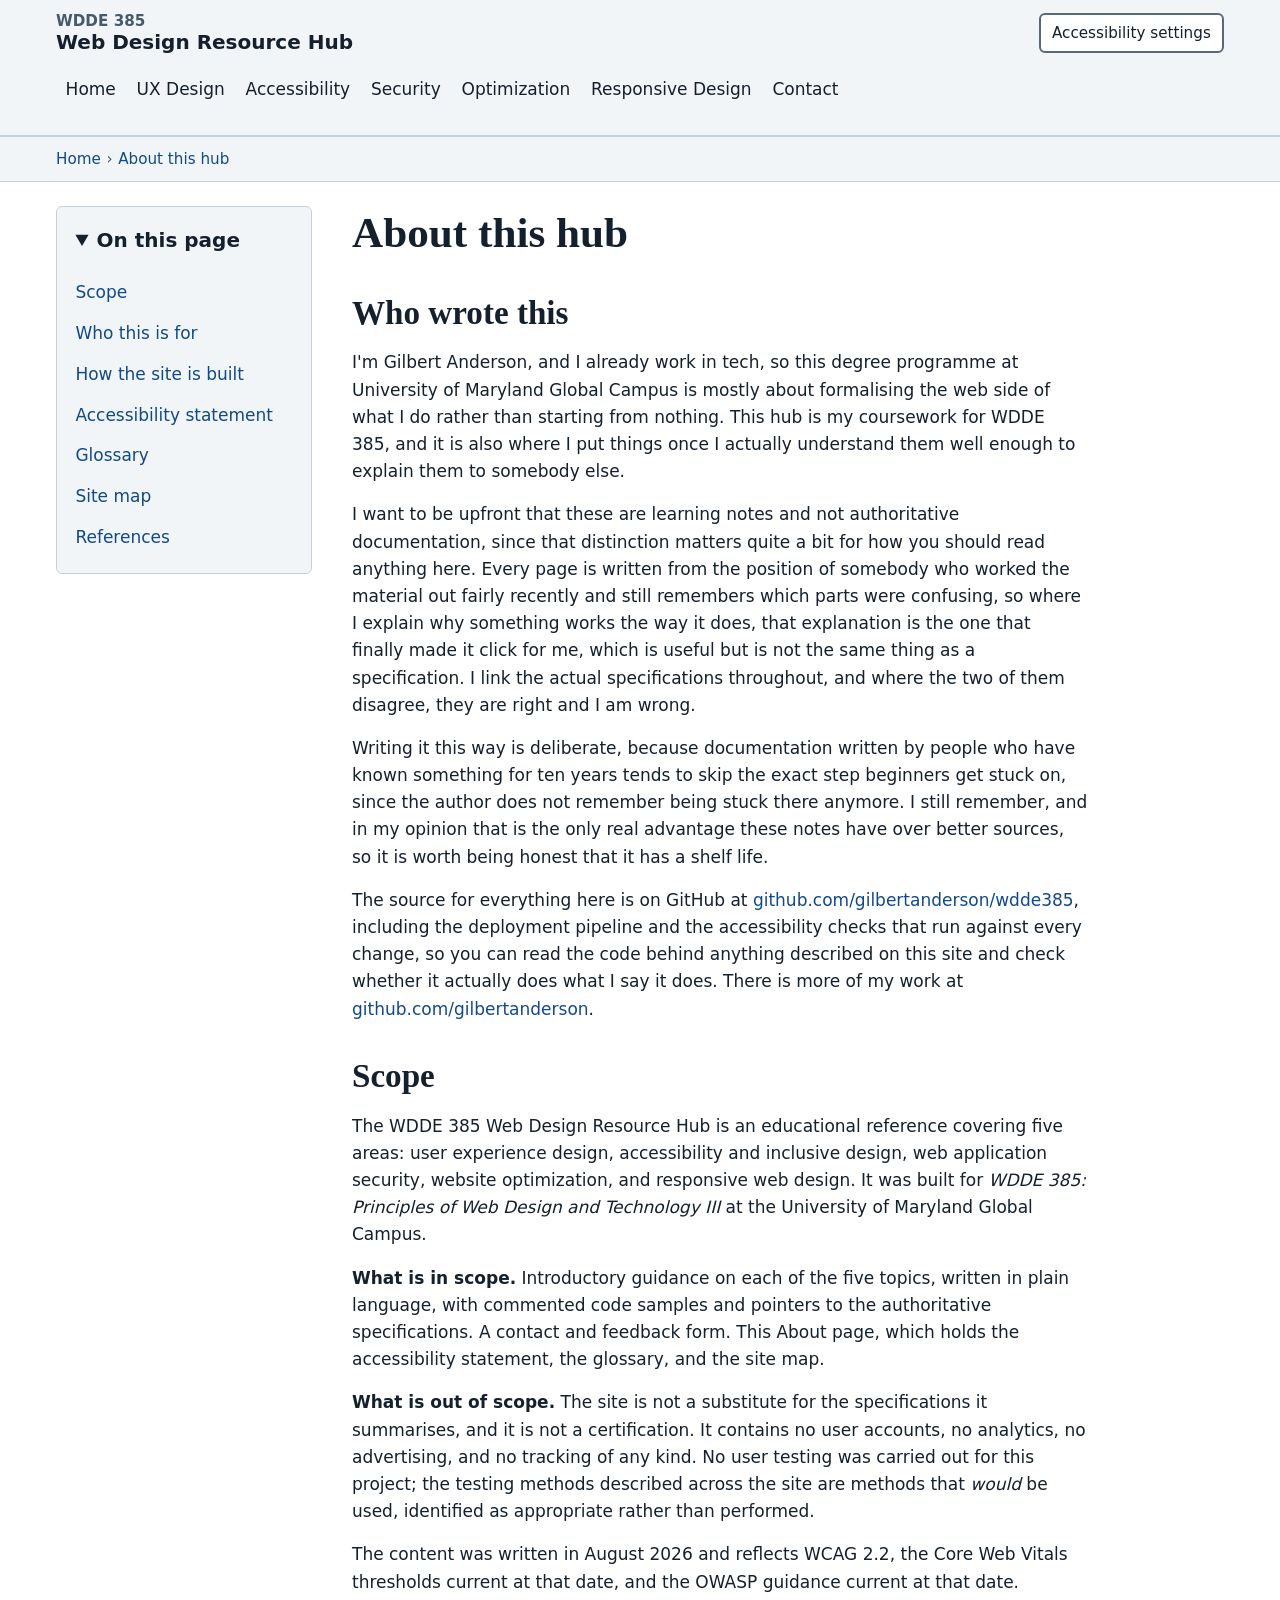
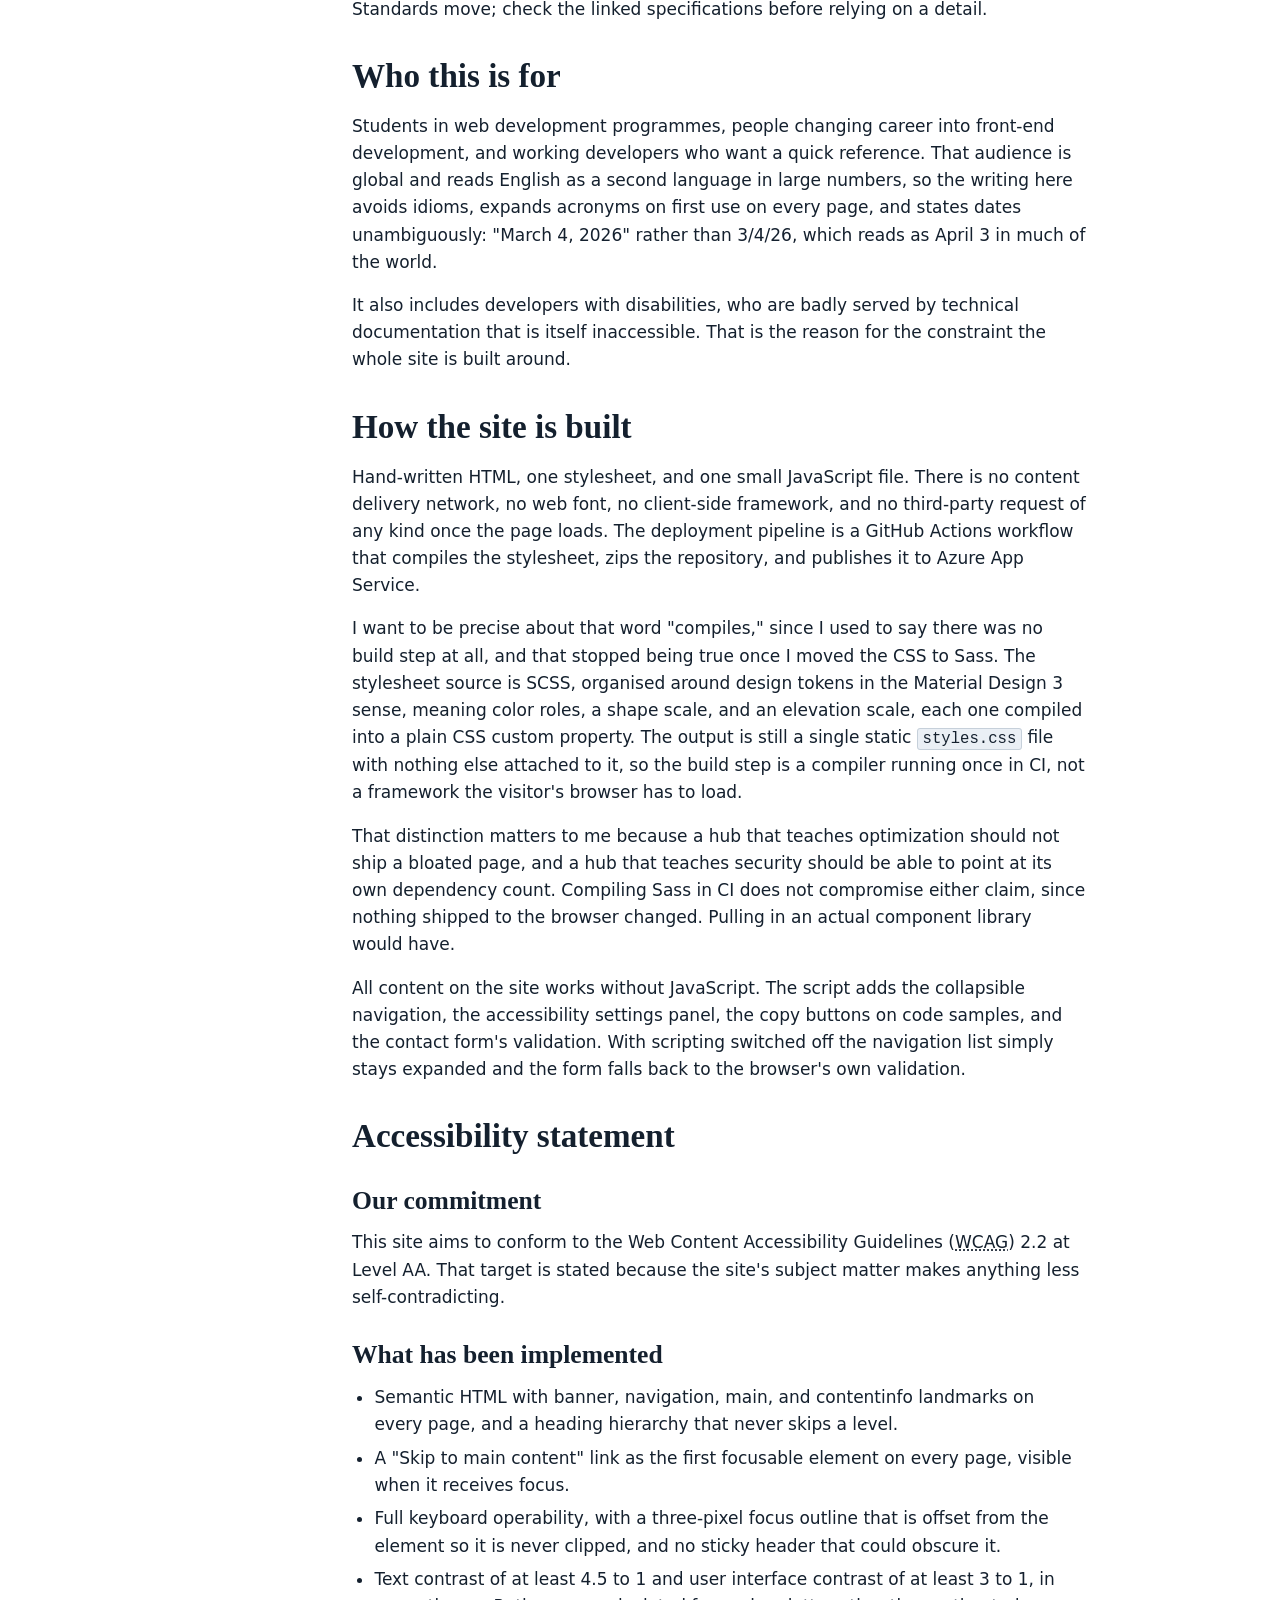
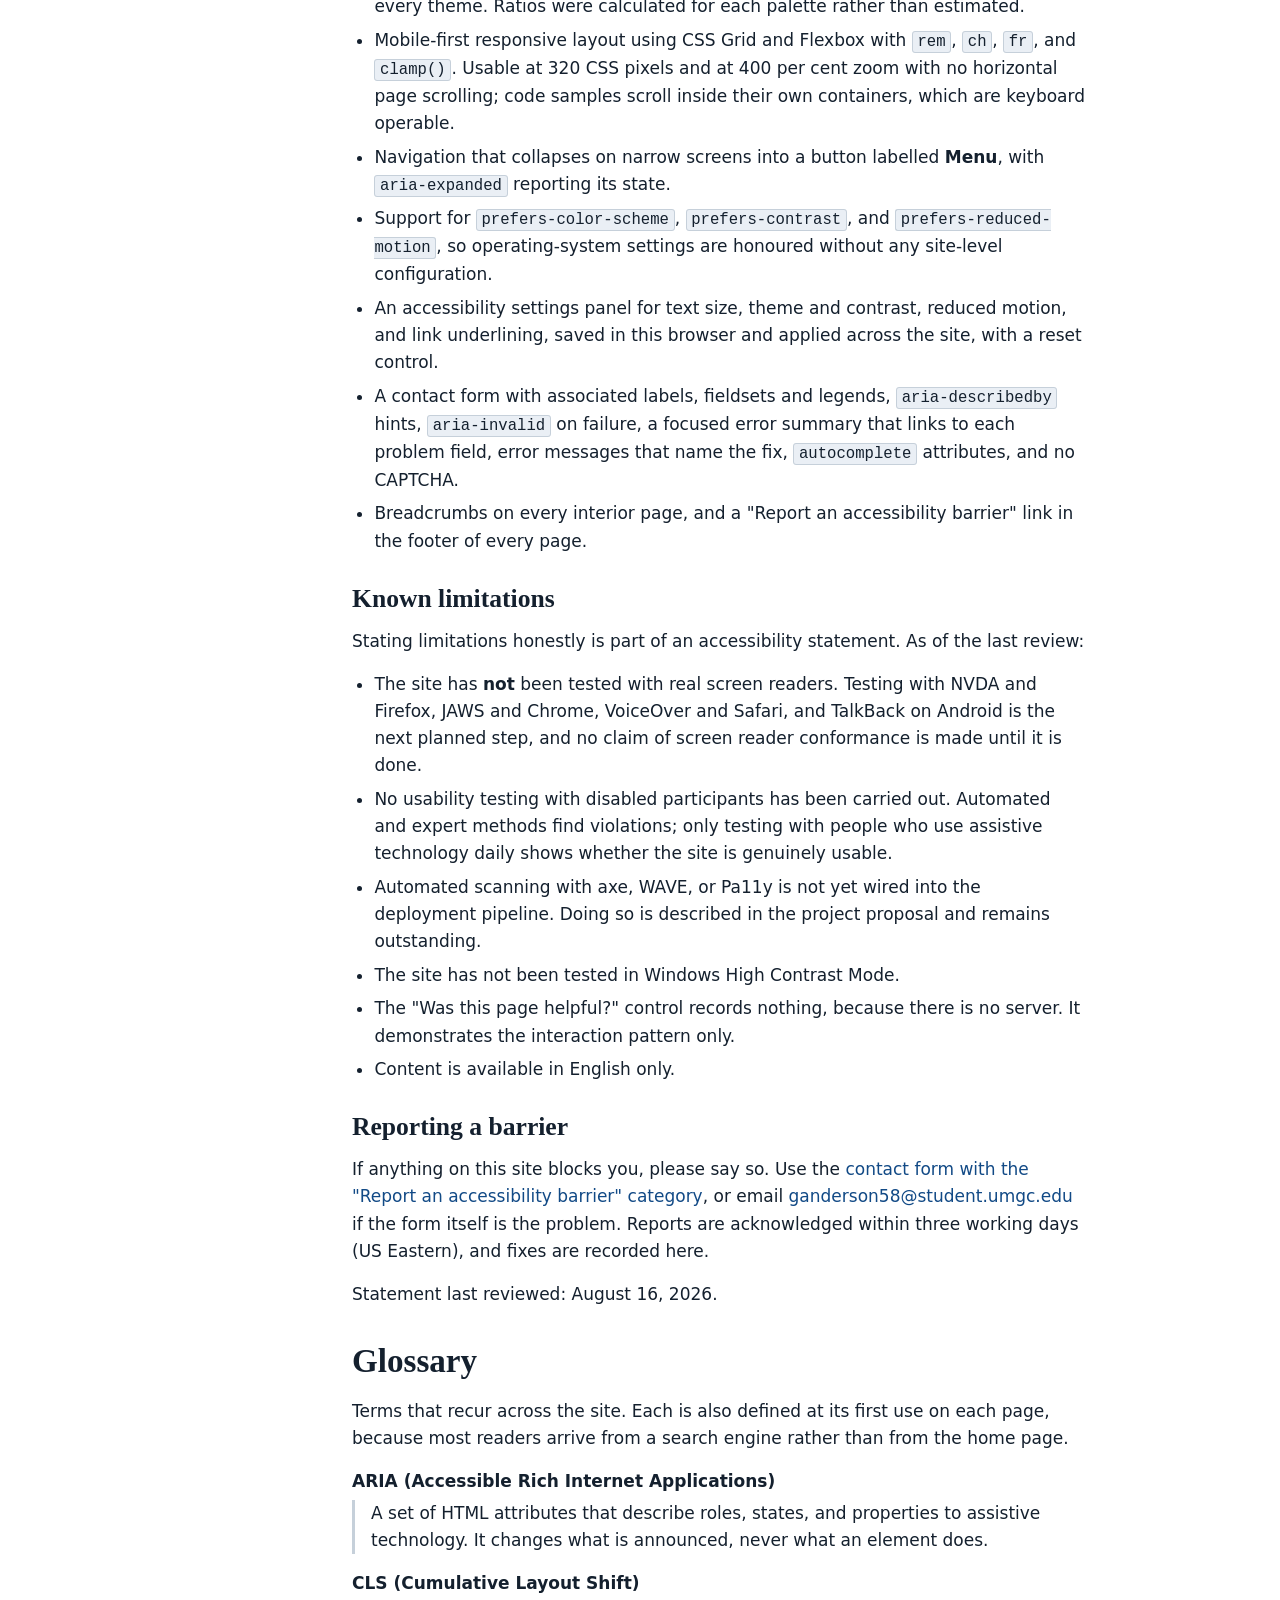
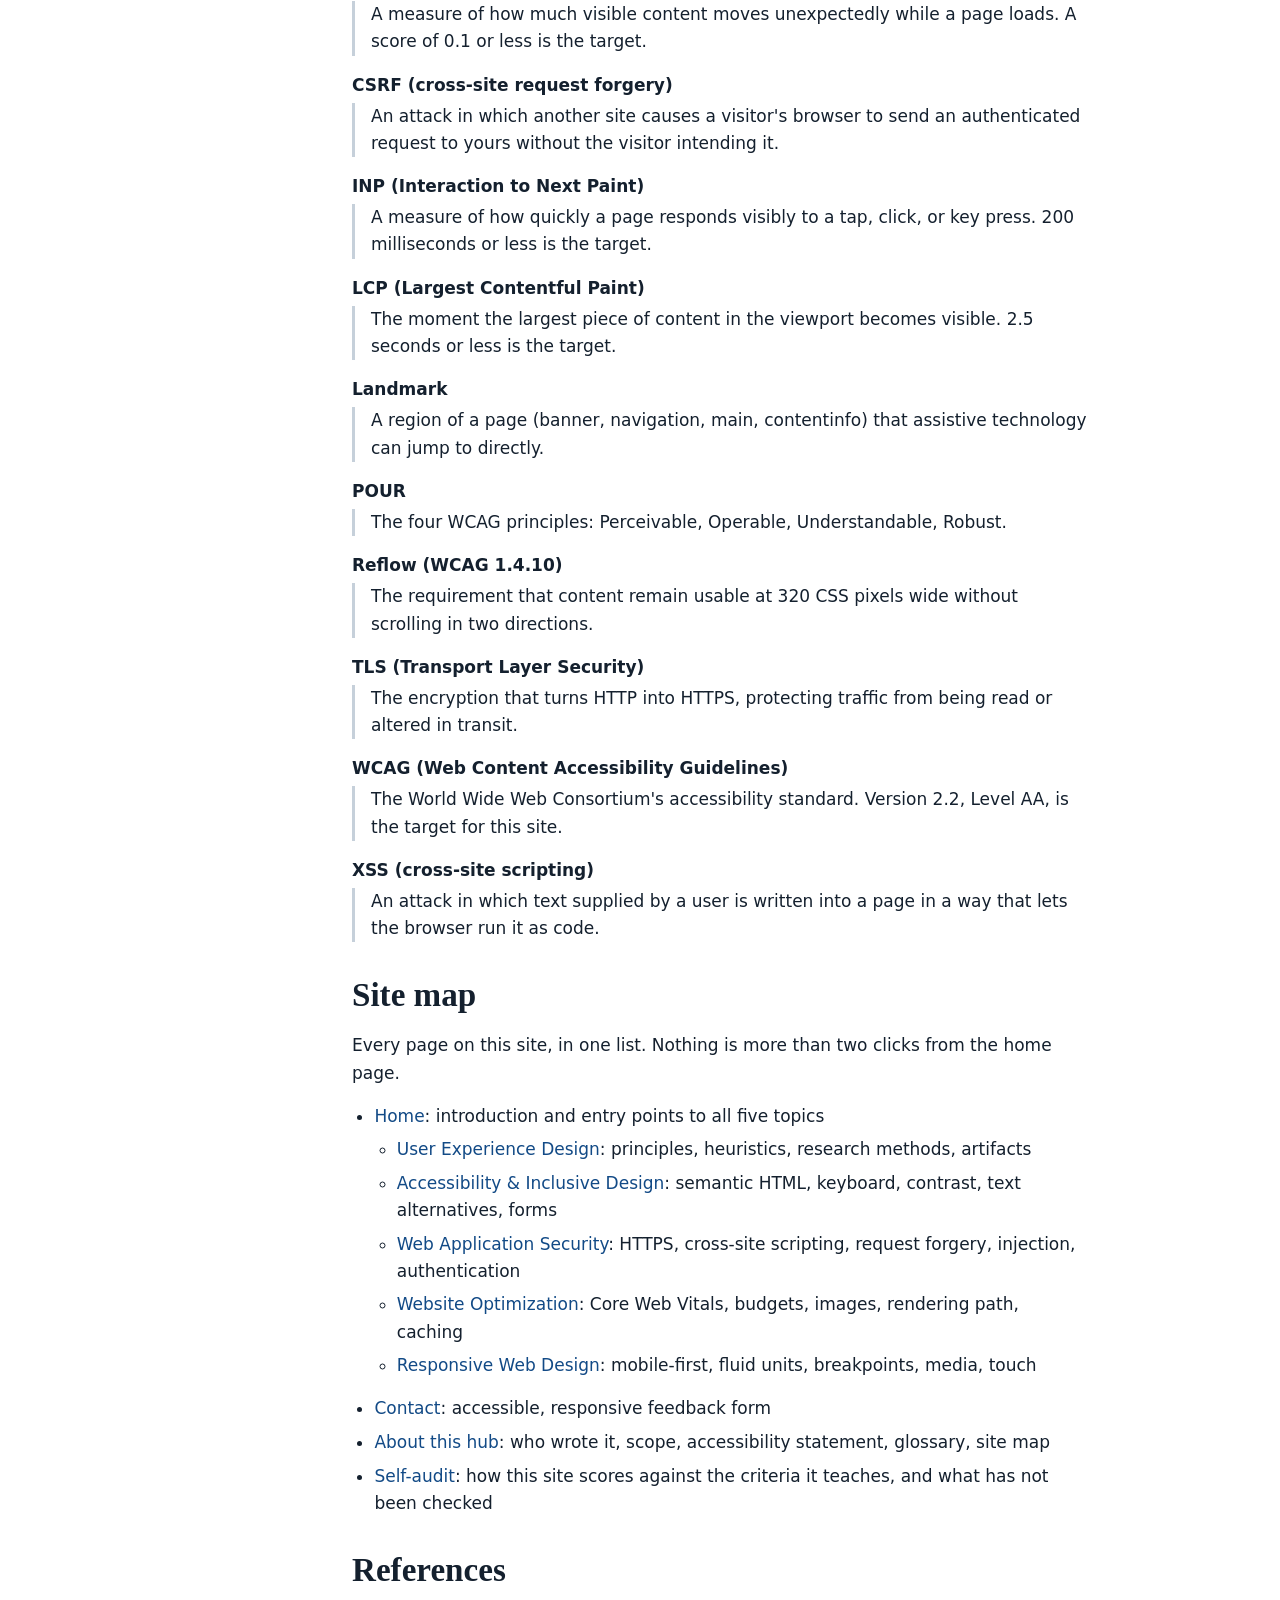
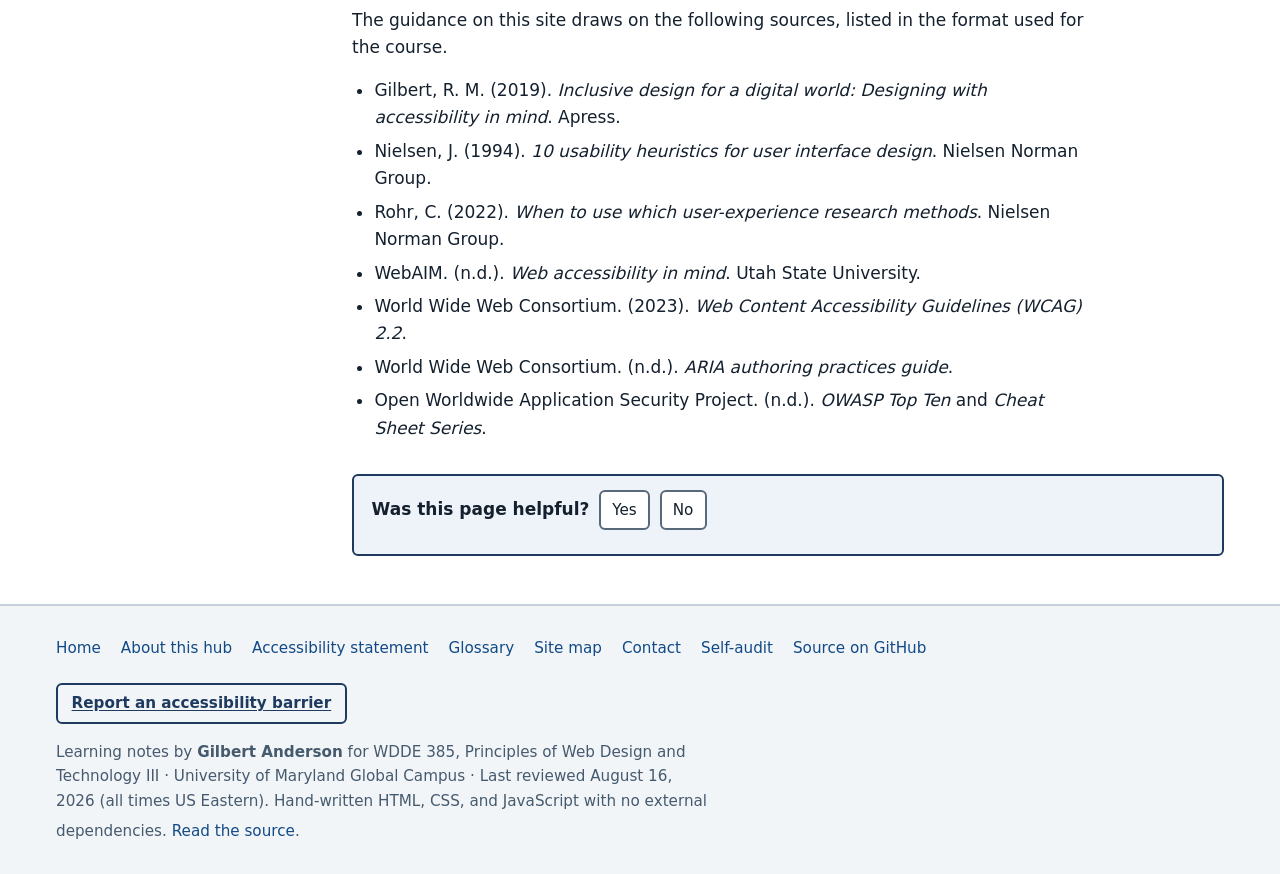
==== commit 4cacd873: "Restructure theming as Material Design 3 tokens compiled from SCSS Color roles, a shape scale, and a" ====
--- a/about.html
+++ b/about.html
@@ -133,13 +133,23 @@
 
       <section>
         <h2 id="how-built">How the site is built</h2>
-        <p>Hand-written HTML, one stylesheet, and one small JavaScript file. There is no build
-        step, no package manager, no framework, no content delivery network, no web font, and
-        no third-party request of any kind. The deployment pipeline is a GitHub Actions
-        workflow that zips the repository and publishes it to Azure App Service.</p>
-        <p>That is a deliberate demonstration rather than an aesthetic preference. A hub that
-        teaches optimization should not ship a bloated page, and a hub that teaches security
-        should be able to point at its own dependency count.</p>
+        <p>Hand-written HTML, one stylesheet, and one small JavaScript file. There is no
+        content delivery network, no web font, no client-side framework, and no third-party
+        request of any kind once the page loads. The deployment pipeline is a GitHub Actions
+        workflow that compiles the stylesheet, zips the repository, and publishes it to Azure
+        App Service.</p>
+        <p>I want to be precise about that word "compiles," since I used to say there was no
+        build step at all, and that stopped being true once I moved the CSS to Sass. The
+        stylesheet source is SCSS, organised around design tokens in the Material Design 3
+        sense, meaning color roles, a shape scale, and an elevation scale, each one compiled
+        into a plain CSS custom property. The output is still a single static
+        <code>styles.css</code> file with nothing else attached to it, so the build step is a
+        compiler running once in CI, not a framework the visitor's browser has to load.</p>
+        <p>That distinction matters to me because a hub that teaches optimization should not
+        ship a bloated page, and a hub that teaches security should be able to point at its
+        own dependency count. Compiling Sass in CI does not compromise either claim, since
+        nothing shipped to the browser changed. Pulling in an actual component library would
+        have.</p>
         <p>All content on the site works without JavaScript. The script adds the collapsible
         navigation, the accessibility settings panel, the copy buttons on code samples, and
         the contact form's validation. With scripting switched off the navigation list simply
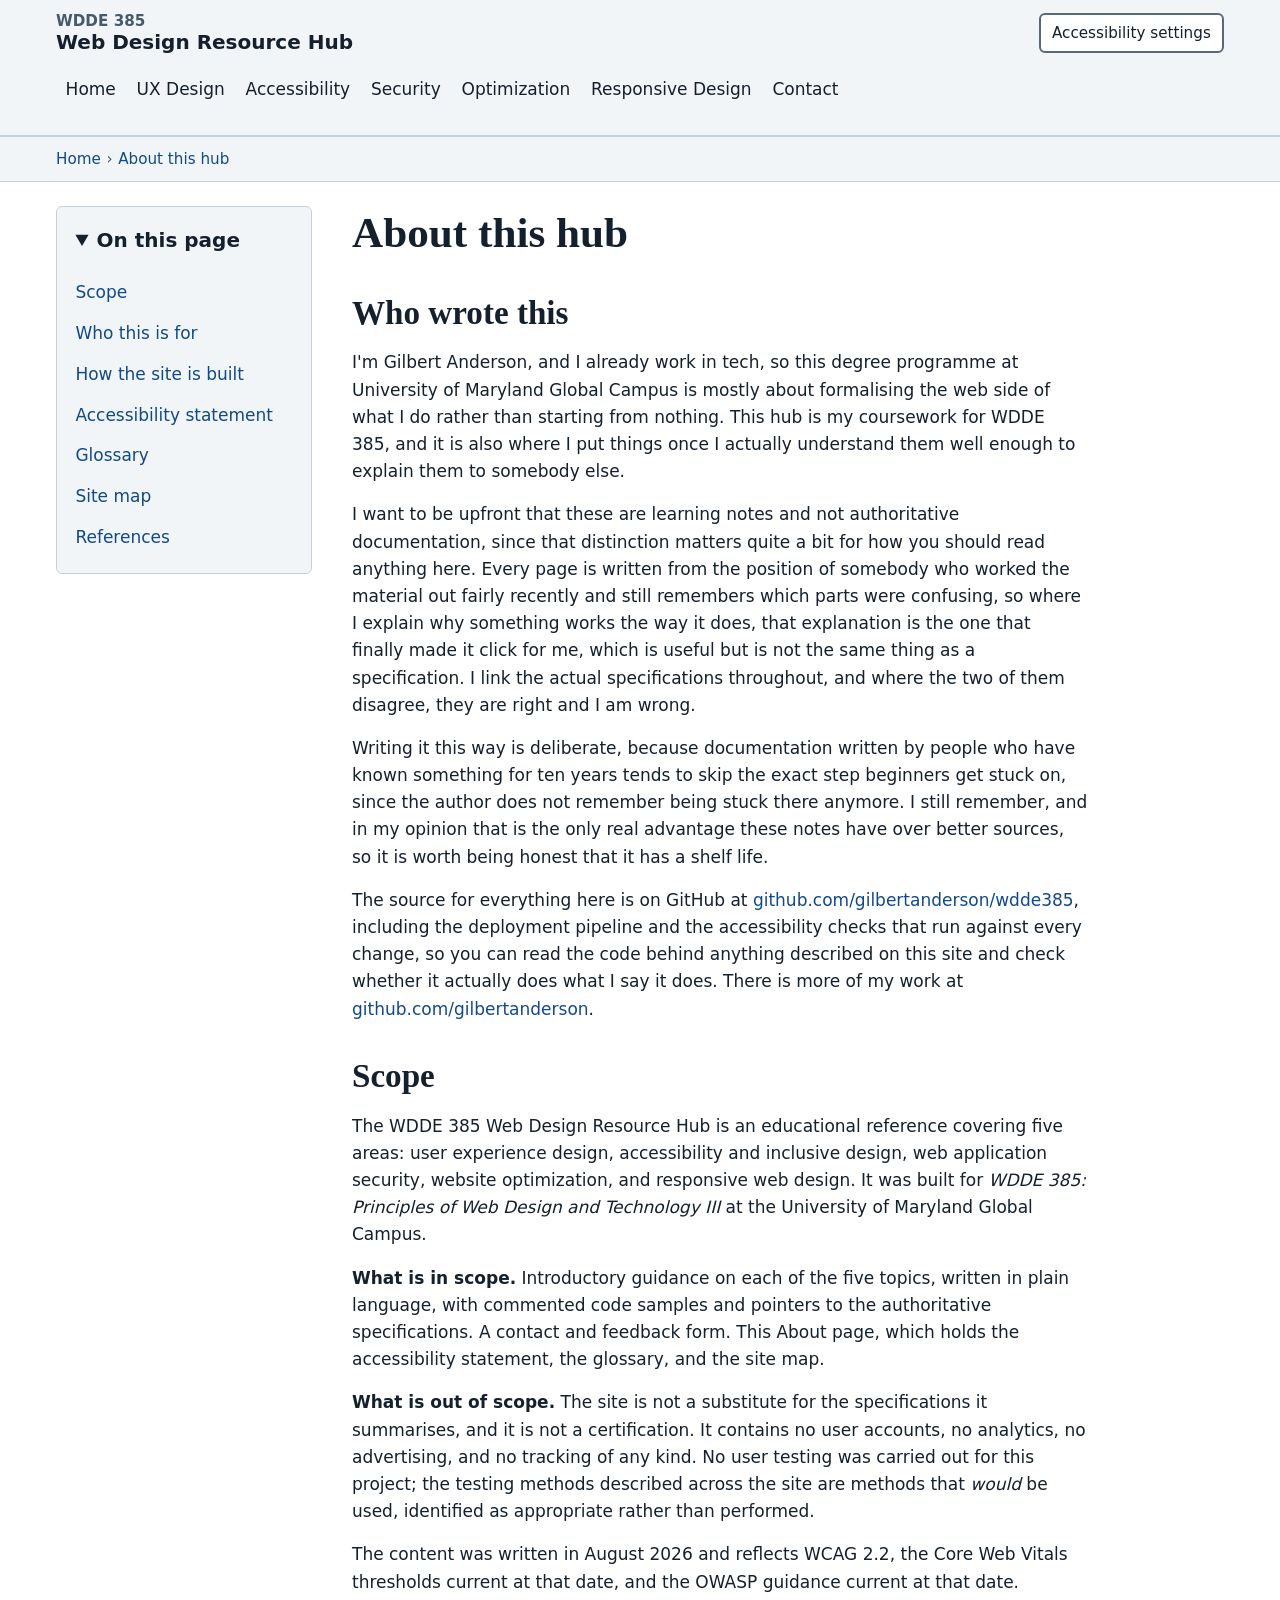
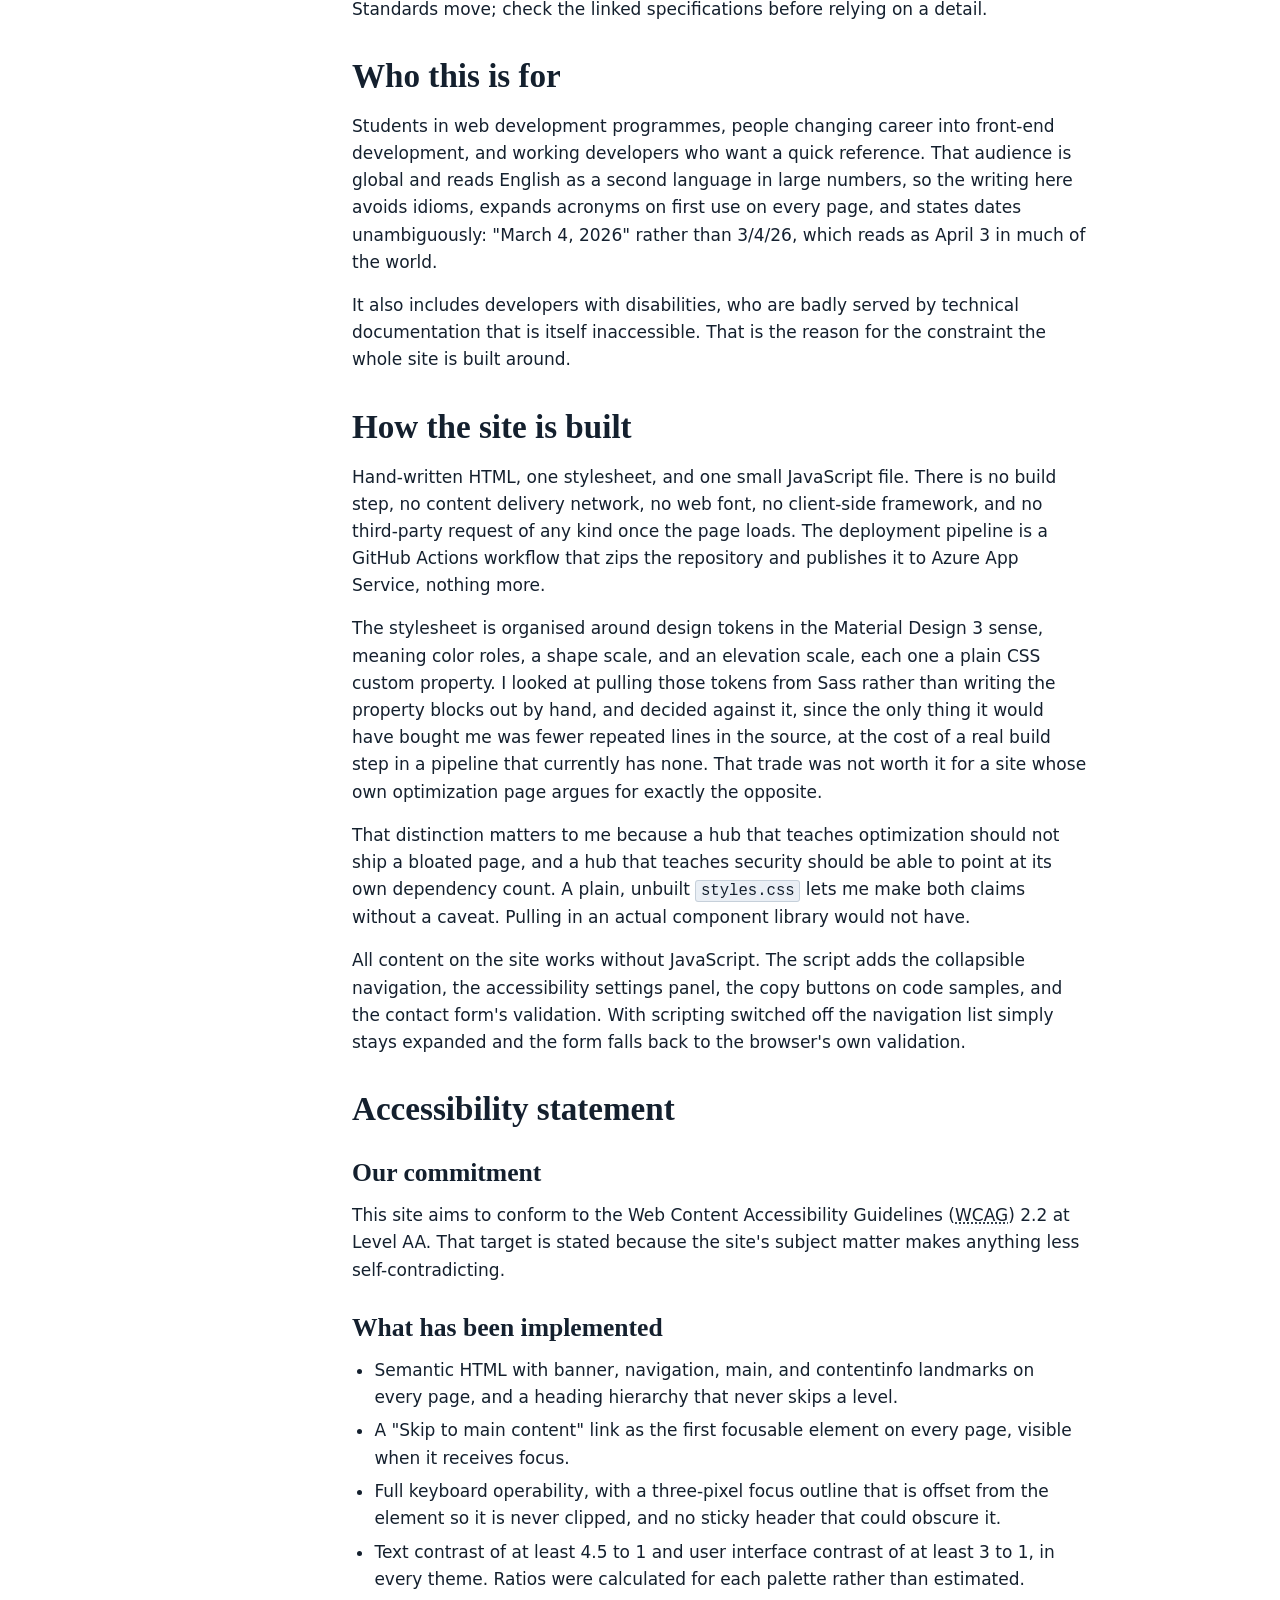
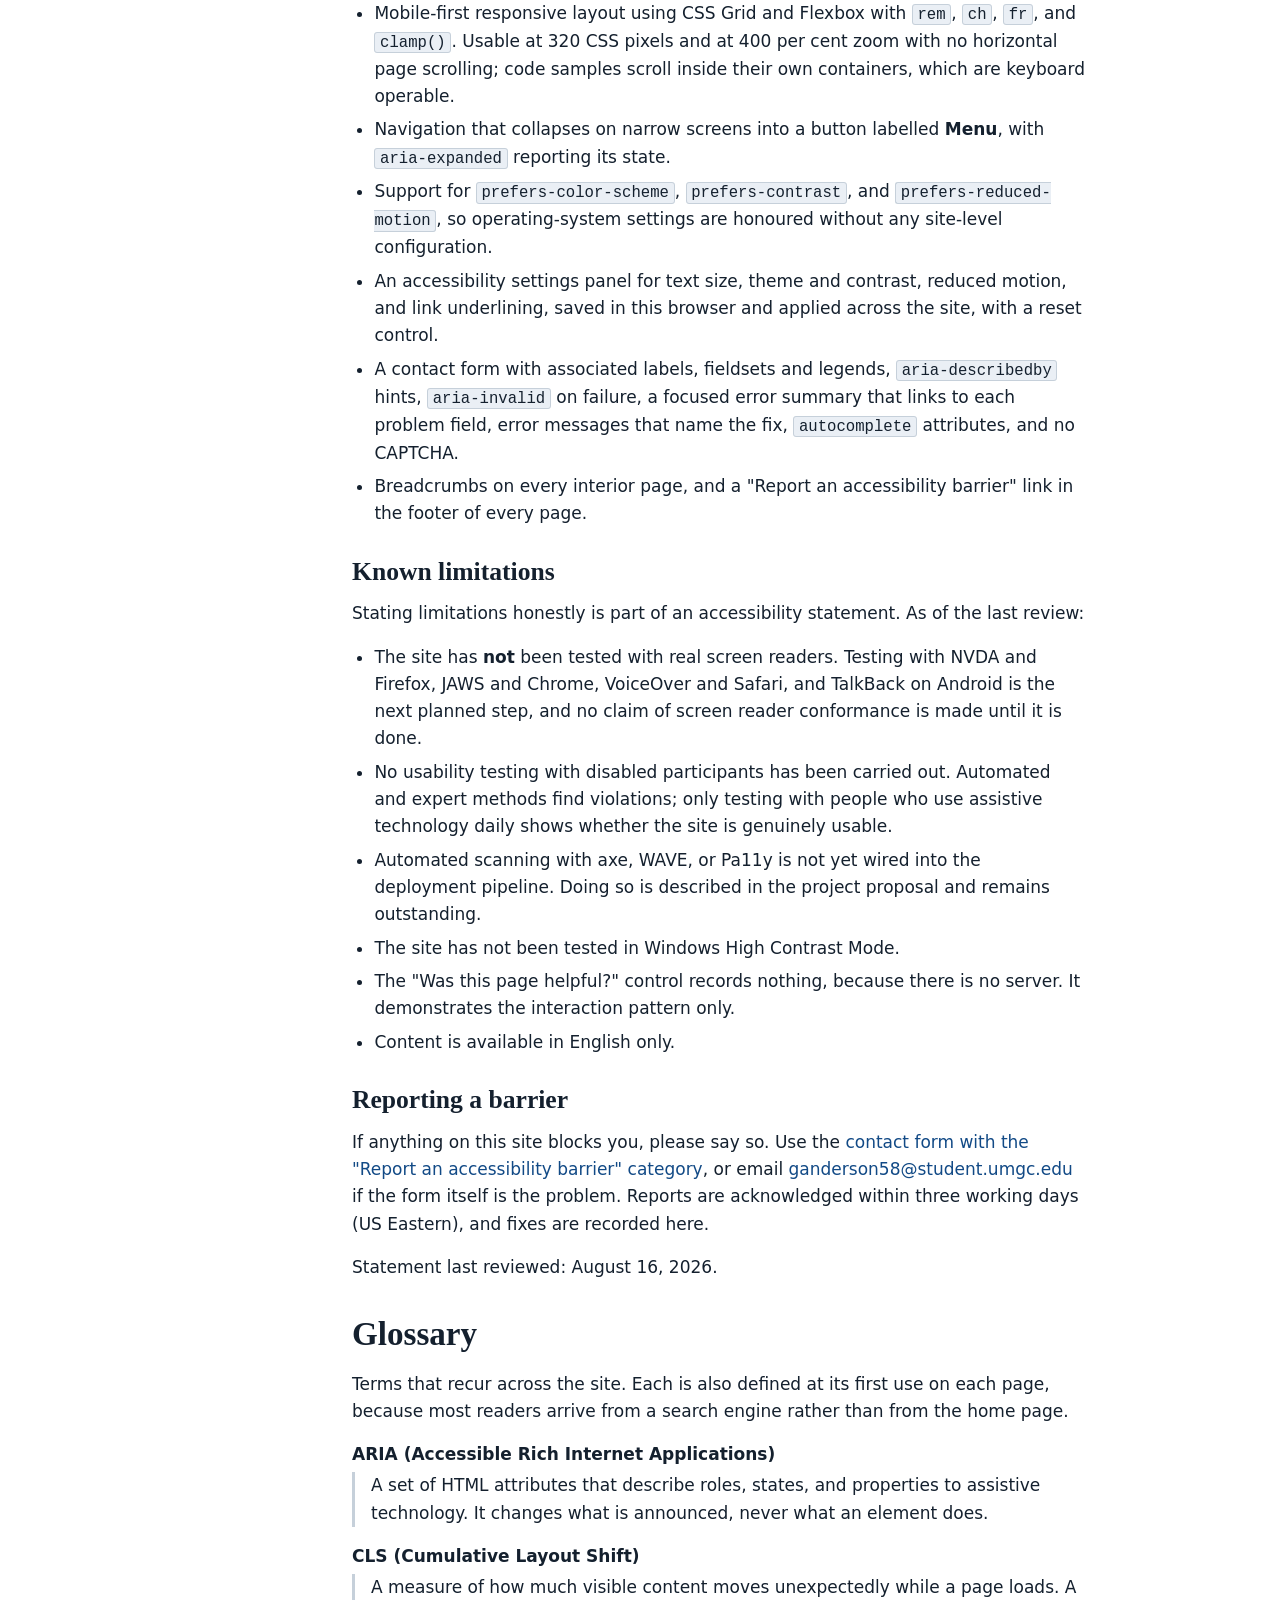
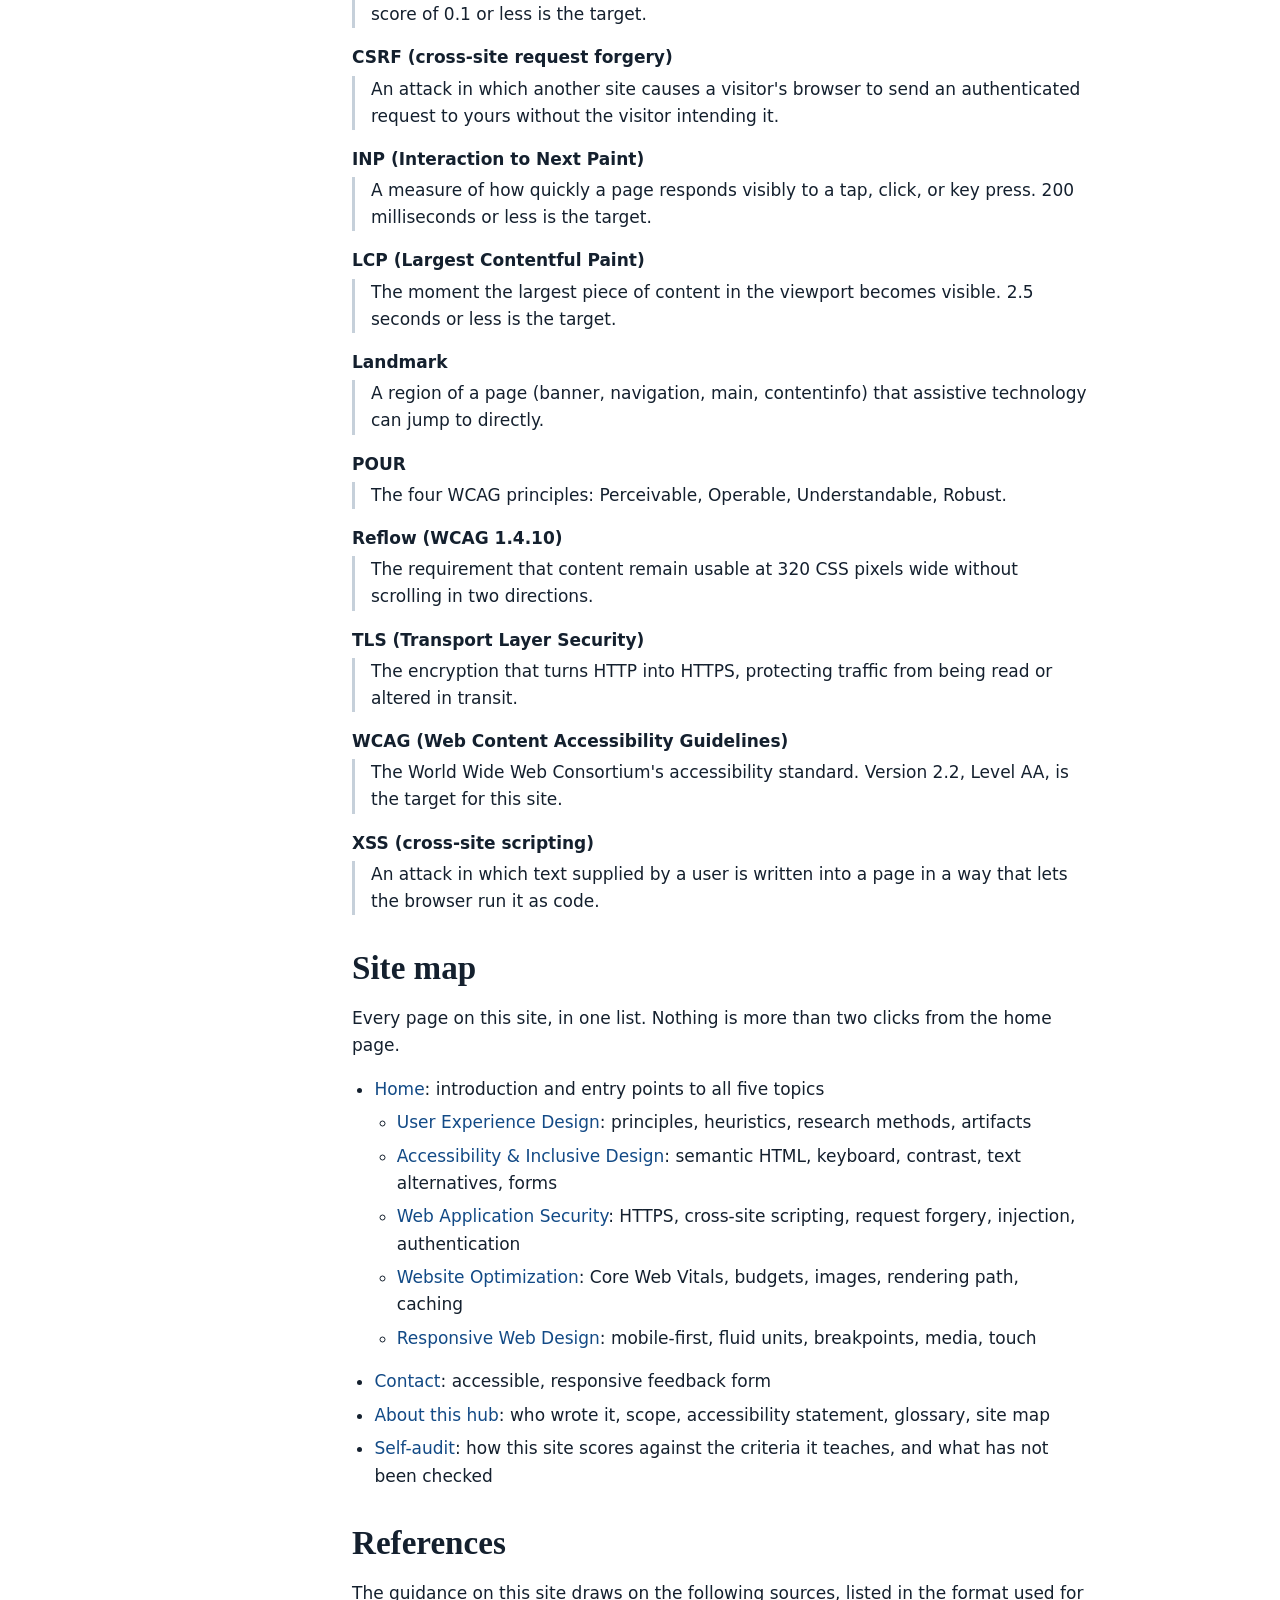
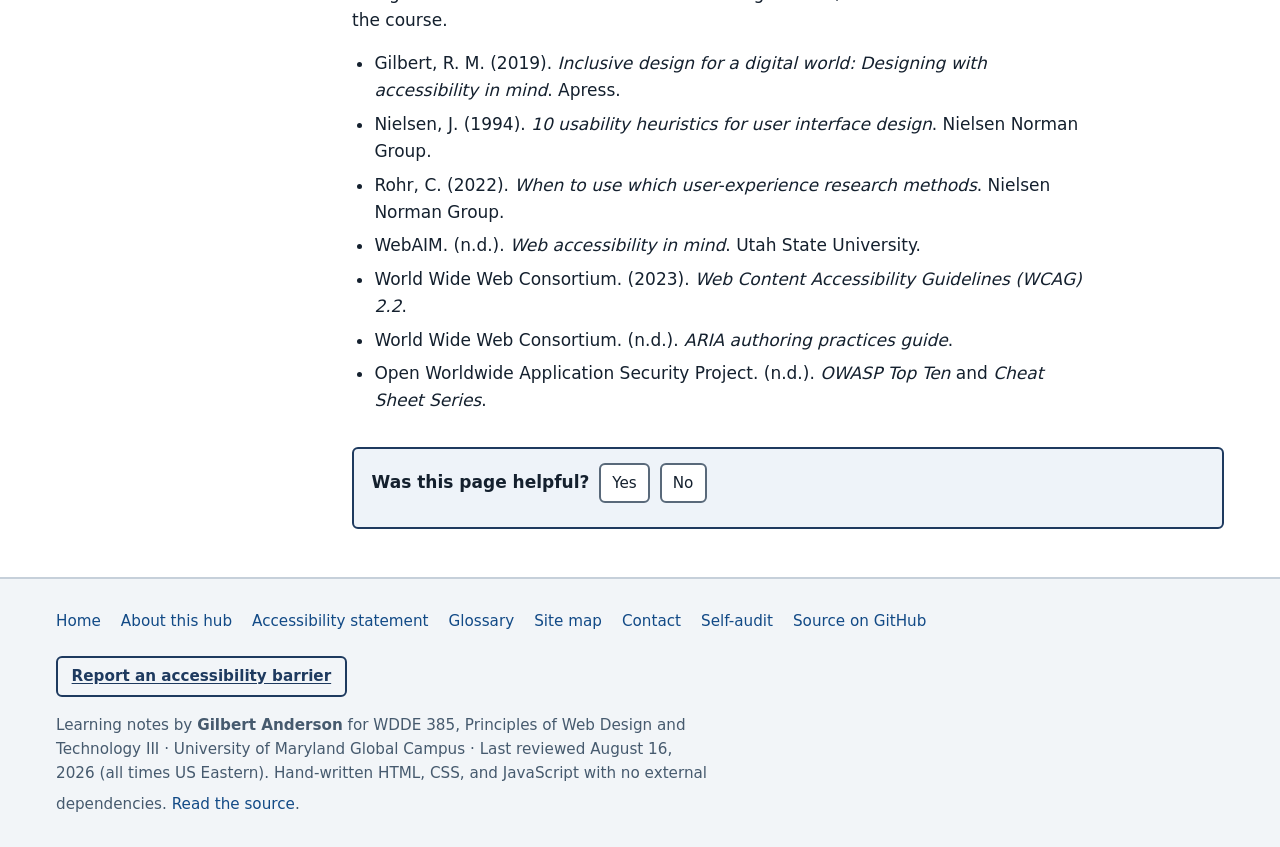
==== commit 0d4a9f9a: "Drop the Sass build step, keep the Material Design 3 tokens as plain CSS The token structure (color " ====
--- a/about.html
+++ b/about.html
@@ -134,22 +134,21 @@
       <section>
         <h2 id="how-built">How the site is built</h2>
         <p>Hand-written HTML, one stylesheet, and one small JavaScript file. There is no
-        content delivery network, no web font, no client-side framework, and no third-party
-        request of any kind once the page loads. The deployment pipeline is a GitHub Actions
-        workflow that compiles the stylesheet, zips the repository, and publishes it to Azure
-        App Service.</p>
-        <p>I want to be precise about that word "compiles," since I used to say there was no
-        build step at all, and that stopped being true once I moved the CSS to Sass. The
-        stylesheet source is SCSS, organised around design tokens in the Material Design 3
-        sense, meaning color roles, a shape scale, and an elevation scale, each one compiled
-        into a plain CSS custom property. The output is still a single static
-        <code>styles.css</code> file with nothing else attached to it, so the build step is a
-        compiler running once in CI, not a framework the visitor's browser has to load.</p>
+        build step, no content delivery network, no web font, no client-side framework, and
+        no third-party request of any kind once the page loads. The deployment pipeline is a
+        GitHub Actions workflow that zips the repository and publishes it to Azure App
+        Service, nothing more.</p>
+        <p>The stylesheet is organised around design tokens in the Material Design 3 sense,
+        meaning color roles, a shape scale, and an elevation scale, each one a plain CSS
+        custom property. I looked at pulling those tokens from Sass rather than writing the
+        property blocks out by hand, and decided against it, since the only thing it would
+        have bought me was fewer repeated lines in the source, at the cost of a real build
+        step in a pipeline that currently has none. That trade was not worth it for a site
+        whose own optimization page argues for exactly the opposite.</p>
         <p>That distinction matters to me because a hub that teaches optimization should not
         ship a bloated page, and a hub that teaches security should be able to point at its
-        own dependency count. Compiling Sass in CI does not compromise either claim, since
-        nothing shipped to the browser changed. Pulling in an actual component library would
-        have.</p>
+        own dependency count. A plain, unbuilt <code>styles.css</code> lets me make both
+        claims without a caveat. Pulling in an actual component library would not have.</p>
         <p>All content on the site works without JavaScript. The script adds the collapsible
         navigation, the accessibility settings panel, the copy buttons on code samples, and
         the contact form's validation. With scripting switched off the navigation list simply
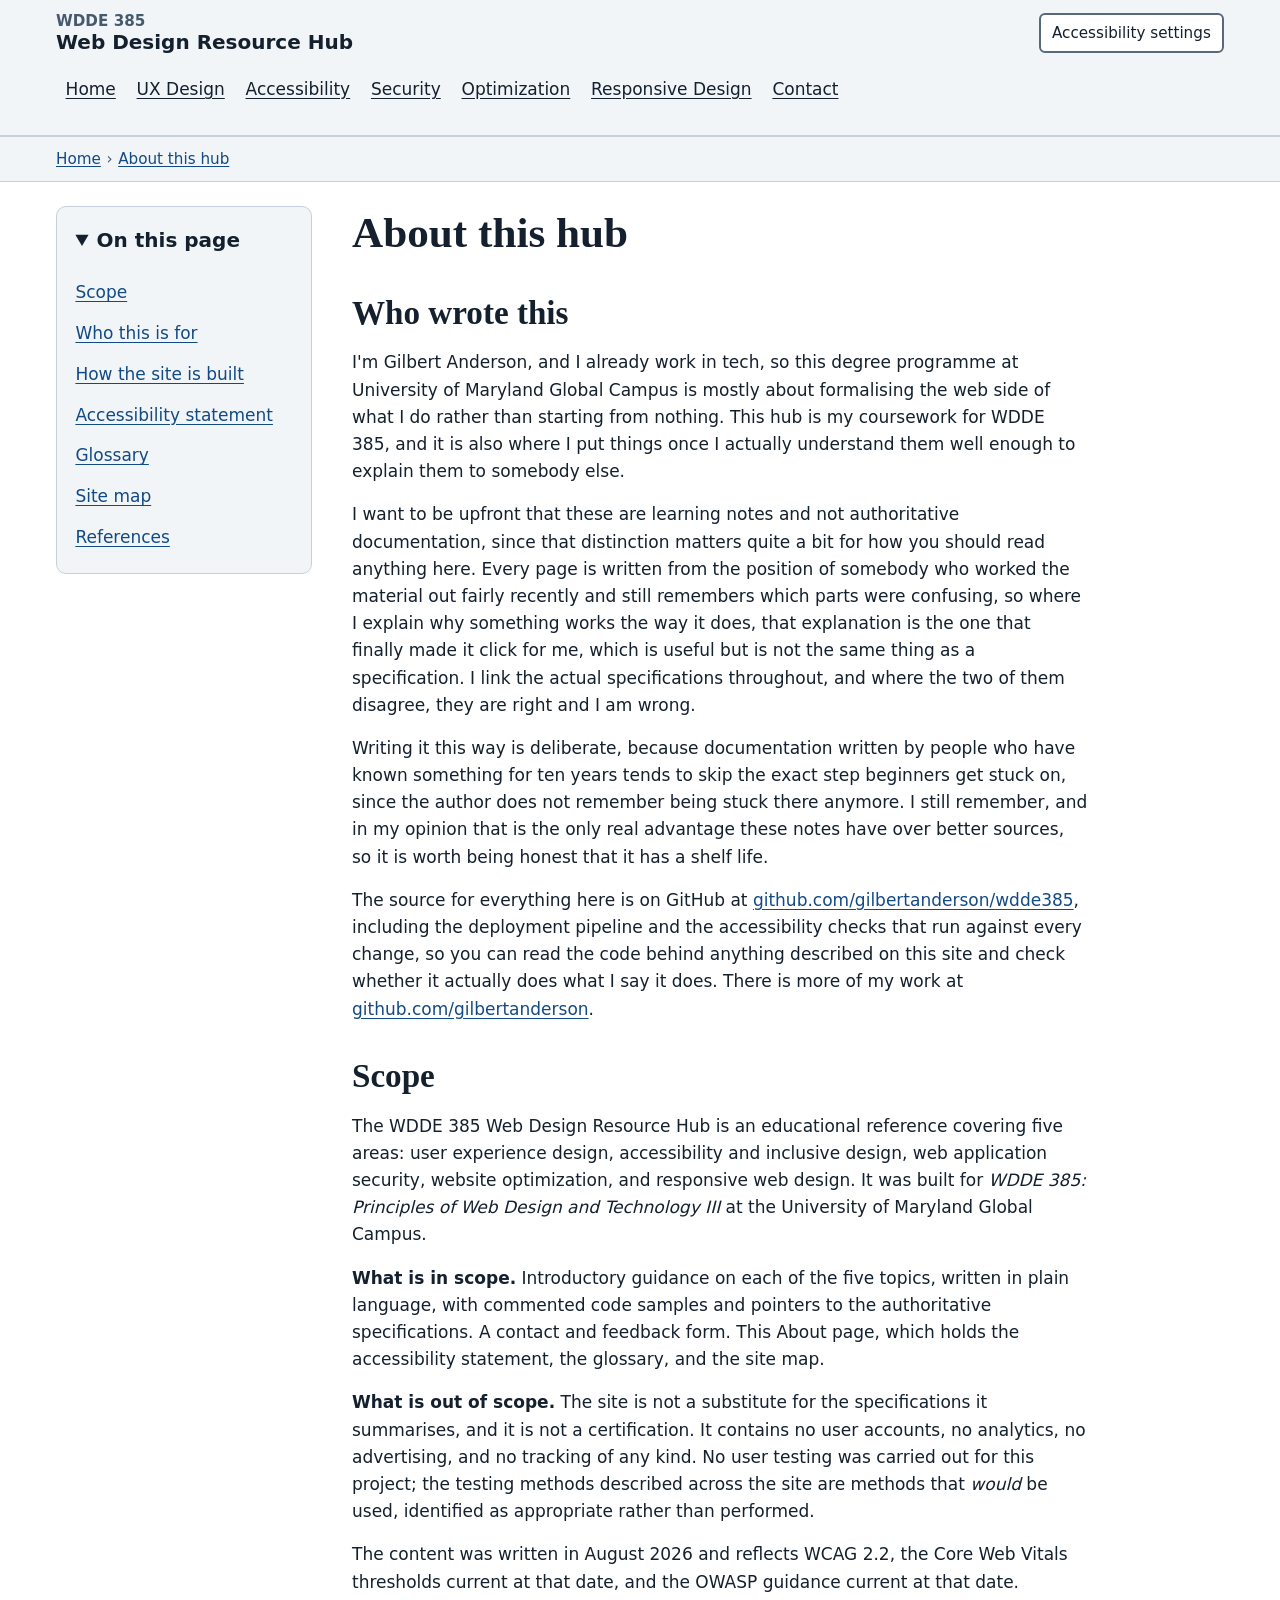
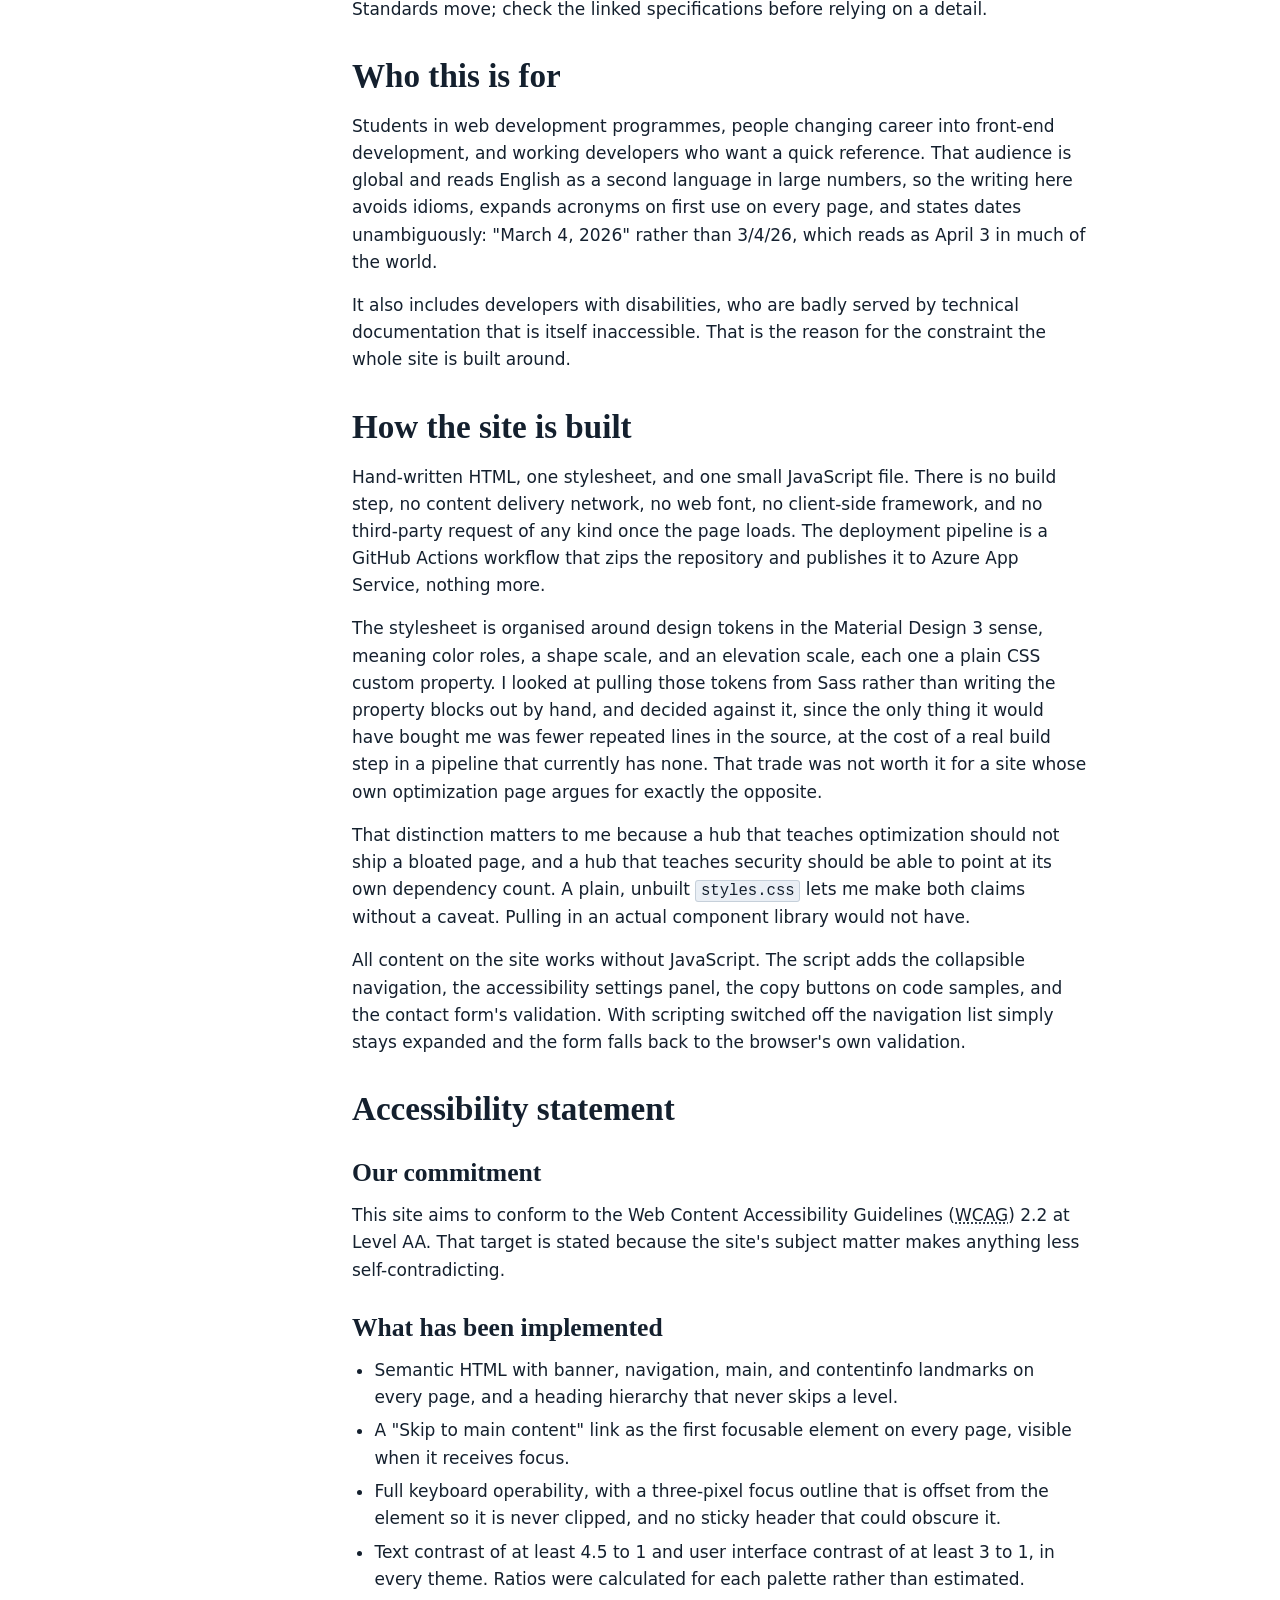
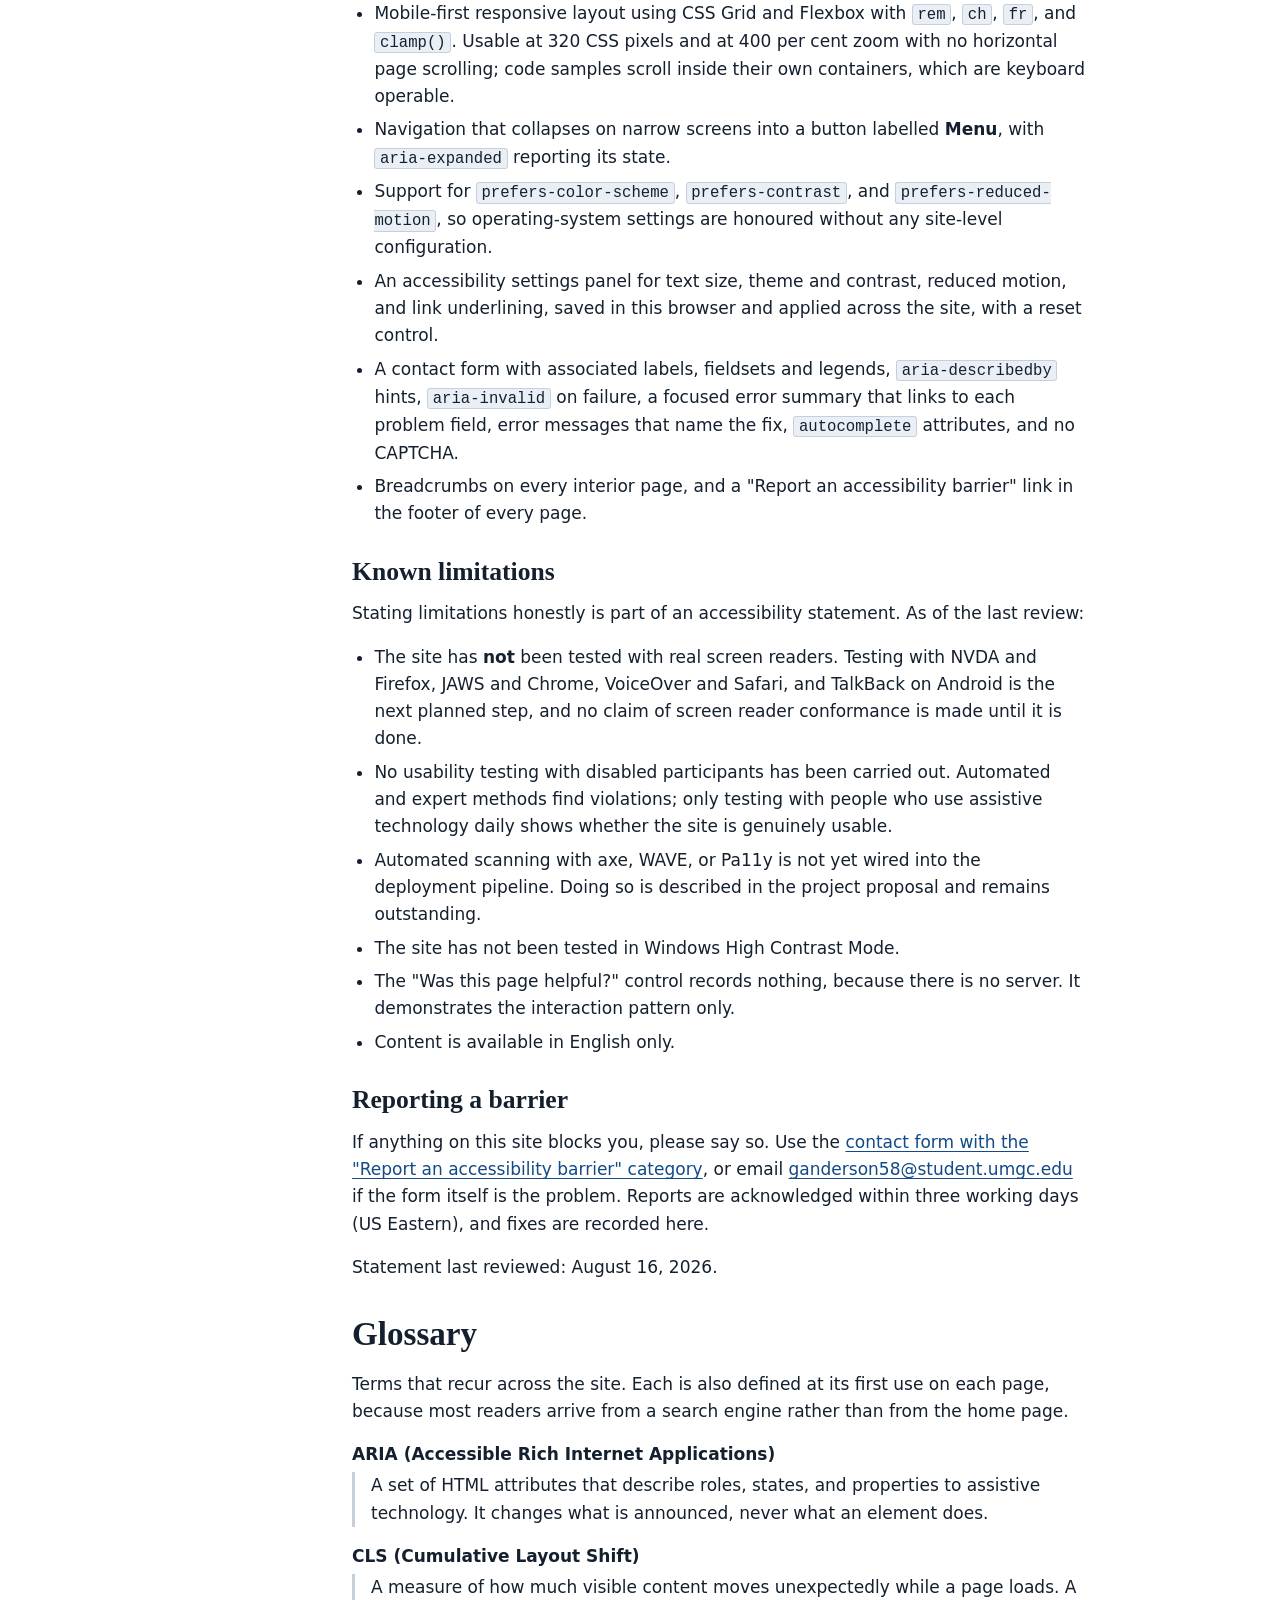
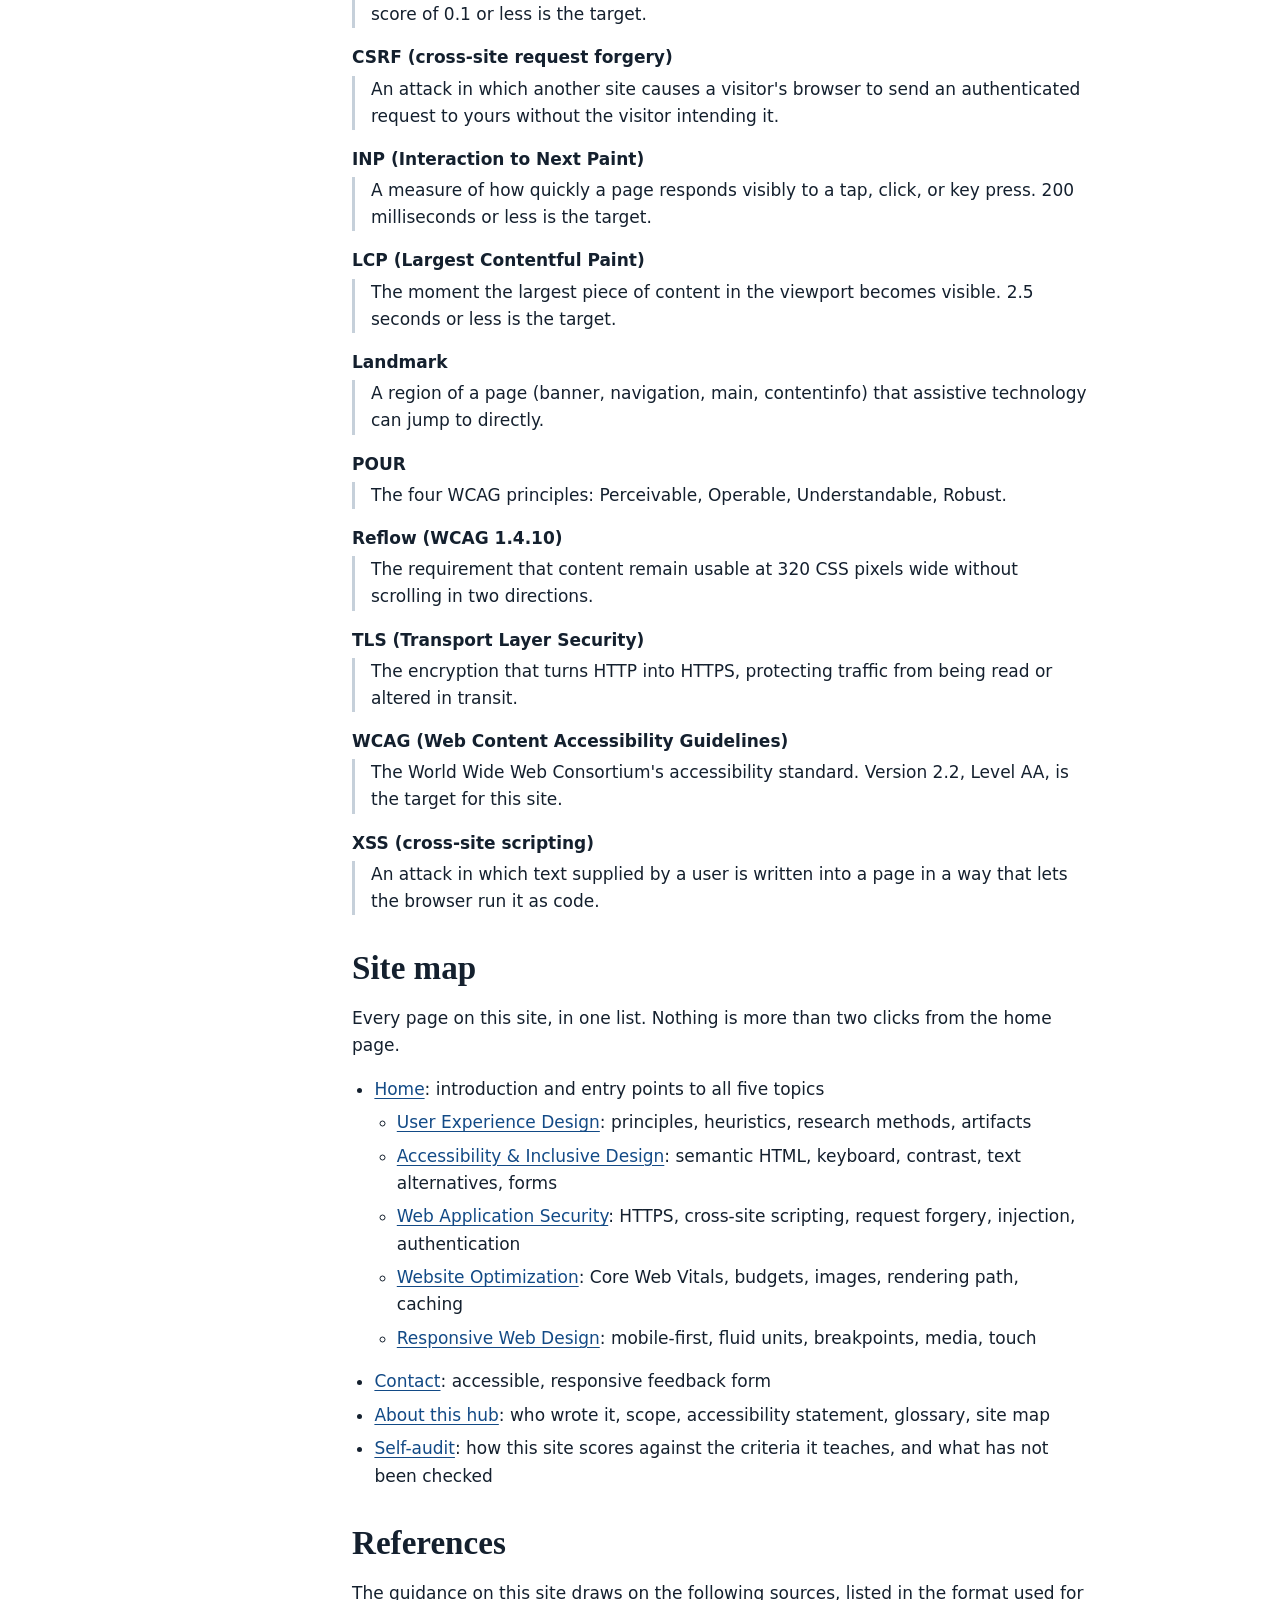
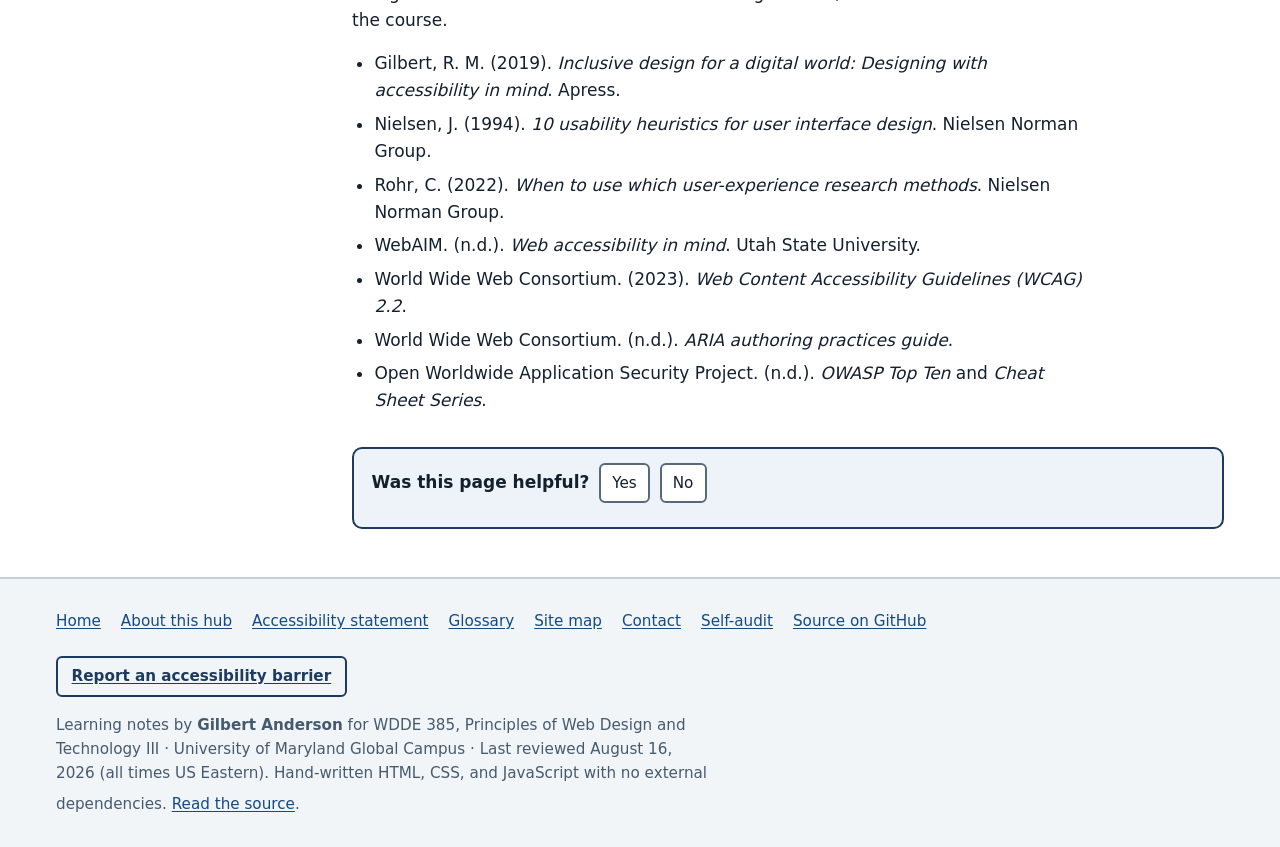
==== commit d5ec7ccd: "Fix Lighthouse-flagged accessibility, CLS, and favicon issues for Project 4 Running Lighthouse (the " ====
--- a/about.html
+++ b/about.html
@@ -3,11 +3,12 @@
 <head>
 <meta charset="utf-8">
 <meta name="viewport" content="width=device-width, initial-scale=1">
+<link rel="icon" href="favicon.svg" type="image/svg+xml">
 <title>About this hub | WDDE 385 Web Design Resource Hub</title>
 <meta name="description" content="Scope of the WDDE 385 Web Design Resource Hub, its accessibility statement, a glossary of recurring terms, and the site map.">
 <link rel="stylesheet" href="styles.css">
 <script>
-(function(){var d=document.documentElement;d.classList.add('js');try{var p=JSON.parse(localStorage.getItem('hubPrefs')||'{}');if(p.theme&&p.theme!=='system'){d.setAttribute('data-theme',p.theme);}if(p.textsize&&p.textsize!=='default'){d.setAttribute('data-textsize',p.textsize);}if(p.motion==='reduced'){d.setAttribute('data-motion','reduced');}if(p.underline==='on'){d.setAttribute('data-underline','on');}}catch(e){}})();
+(function(){var d=document.documentElement;d.classList.add('js');try{var p=JSON.parse(localStorage.getItem('hubPrefs')||'{}');if(p.theme&&p.theme!=='system'){d.setAttribute('data-theme',p.theme);}if(p.textsize&&p.textsize!=='default'){d.setAttribute('data-textsize',p.textsize);}if(p.motion==='reduced'){d.setAttribute('data-motion','reduced');}if(p.underline==='off'){d.setAttribute('data-underline','off');}}catch(e){}})();
 </script>
 </head>
 <body>
@@ -65,6 +66,7 @@
         </ul>
       </nav>
     </details>
+    <script>if(window.matchMedia&&!window.matchMedia('(min-width:64em)').matches){document.currentScript.previousElementSibling.open=false;}</script>
 
     <article>
       <h1>About this hub</h1>
--- a/styles.css
+++ b/styles.css
@@ -1,6 +1,14 @@
+@charset "UTF-8";
 /* =============================================================
    WDDE 385 Web Design Resource Hub - shared stylesheet
-   Hand-written. No frameworks, no CDN links, no web fonts.
+
+   Compiled from SCSS with a Material Design 3 token structure:
+   color roles, a shape scale, and an elevation scale, each emitted
+   as plain CSS custom properties. No component library, no client
+   framework, no CDN, no web font - see /about.html#how-built.
+
+   Source: scss/styles.scss  ->  compiled: styles.css (checked in,
+   also rebuilt in CI before every deploy - see the workflow).
 
    Organisation:
      1. Design tokens (light default, dark / high-contrast overrides)
@@ -13,53 +21,62 @@
      8. Responsive enhancements (mobile-first: min-width queries only)
      9. User-preference media queries
    ============================================================= */
-
 /* ---------- 1. Design tokens ------------------------------- */
 /* Contrast ratios noted against their intended background.
    Verified with the WCAG 2.x relative-luminance formula.        */
-
 :root {
-  /* Light palette (default) */
-  --bg:            #ffffff;
-  --surface:       #f2f5f8;
-  --surface-2:     #e7ecf2;
-  --text:          #14202e;   /* 15.9:1 on --bg   */
-  --text-muted:    #465a6e;   /*  7.3:1 on --bg   */
-  --link:          #124a86;   /*  8.0:1 on --bg   */
-  --link-visited:  #5b3a80;   /*  8.1:1 on --bg   */
-  --border:        #59697a;   /*  5.5:1 on --bg (UI components need 3:1) */
-  --border-soft:   #c6d0da;
-  --accent:        #1e3a5f;   /*  7.0:1 on --bg   */
-  --on-accent:     #ffffff;   /*  7.8:1 on --accent - text drawn on accent fills */
-  --accent-soft:   #eef3f9;
-  --focus:         #1e3a5f;
-  --error:         #b3261e;   /*  6.5:1 on --bg   */
-  --error-bg:      #fdecea;
-  --success:       #146c43;   /*  6.4:1 on --bg   */
-  --success-bg:    #e8f5ee;
-  --code-bg:       #eaeff5;
-  --code-text:     #14202e;
-
+  --bg: #ffffff;
+  --surface: #f2f5f8;
+  --surface-2: #e7ecf2;
+  --text: #14202e;
+  --text-muted: #465a6e;
+  --link: #124a86;
+  --link-visited: #5b3a80;
+  --border: #59697a;
+  --border-soft: #c6d0da;
+  --accent: #1e3a5f;
+  --on-accent: #ffffff;
+  --accent-soft: #eef3f9;
+  --focus: #1e3a5f;
+  --error: #b3261e;
+  --error-bg: #fdecea;
+  --success: #146c43;
+  --success-bg: #e8f5ee;
+  --code-bg: #eaeff5;
+  --code-text: #14202e;
+  --shadow-ink: #0b1420;
+  --shadow-ink-rgb: 11, 20, 32;
+  --shape-none: 0;
+  --shape-xs: 0.25rem;
+  --shape-sm: 0.375rem;
+  --shape-md: 0.625rem;
+  --shape-lg: 1rem;
+  --shape-full: 999px;
+  --elevation-0: none;
+  --elevation-1: 0 1px 2px rgba(var(--shadow-ink-rgb), 0.30), 0 1px 3px 1px rgba(var(--shadow-ink-rgb), 0.15);
+  --elevation-2: 0 1px 2px rgba(var(--shadow-ink-rgb), 0.30), 0 2px 6px 2px rgba(var(--shadow-ink-rgb), 0.15);
+  --elevation-3: 0 1px 3px rgba(var(--shadow-ink-rgb), 0.30), 0 4px 8px 3px rgba(var(--shadow-ink-rgb), 0.15);
   /* Typography scale - clamp() so type is fluid but never below 16px */
   --step--1: clamp(0.875rem, 0.84rem + 0.18vw, 0.95rem);
-  --step-0:  clamp(1rem, 0.97rem + 0.15vw, 1.0625rem);
-  --step-1:  clamp(1.125rem, 1.07rem + 0.28vw, 1.25rem);
-  --step-2:  clamp(1.3rem, 1.2rem + 0.5vw, 1.6rem);
-  --step-3:  clamp(1.55rem, 1.35rem + 0.9vw, 2.1rem);
-  --step-4:  clamp(1.85rem, 1.5rem + 1.5vw, 2.75rem);
-
-  --measure: 68ch;            /* 60–75 character reading measure */
-  --radius: 0.375rem;
+  --step-0: clamp(1rem, 0.97rem + 0.15vw, 1.0625rem);
+  --step-1: clamp(1.125rem, 1.07rem + 0.28vw, 1.25rem);
+  --step-2: clamp(1.3rem, 1.2rem + 0.5vw, 1.6rem);
+  --step-3: clamp(1.55rem, 1.35rem + 0.9vw, 2.1rem);
+  --step-4: clamp(1.85rem, 1.5rem + 1.5vw, 2.75rem);
+  --measure: 68ch; /* 60–75 character reading measure */
+  --radius: var(--shape-sm); /* alias kept so existing rules below need no rename */
   --gap: 1.25rem;
   --shell: 75rem;
-
   --motion: 160ms;
-
   /* Adjusted by the accessibility settings panel */
   --font-body: system-ui, -apple-system, "Segoe UI", Roboto, "Helvetica Neue", Arial, sans-serif;
   --font-head: Georgia, "Iowan Old Style", "Palatino Linotype", "Book Antiqua", "Times New Roman", serif;
   --text-scale: 1;
-  --link-decoration: none;
+  /* Underlined by default: an in-text link distinguished from its
+     surrounding paragraph by colour alone fails WCAG 1.4.1 (Use of
+     Color) and is exactly what axe's link-in-text-block rule and the
+     WAVE tool both flag. The settings panel lets a user remove it. */
+  --link-decoration: underline;
 }
 
 /* Dark palette. Applied when the user's OS asks for dark and the
@@ -67,76 +84,81 @@
    sets data-theme="dark". Every token is redefined as a real,
    contrast-checked colour - not an inverted filter. */
 @media (prefers-color-scheme: dark) {
-  :root:not([data-theme="light"]):not([data-theme="contrast"]) {
-    --bg:           #0f1720;
-    --surface:      #172230;
-    --surface-2:    #1e2c3c;
-    --text:         #e6edf3;  /* 15.0:1 on --bg */
-    --text-muted:   #a9b8c6;  /*  9.1:1 on --bg */
-    --link:         #8dbdf2;  /*  8.9:1 on --bg */
+  :root:not([data-theme=light]):not([data-theme=contrast]) {
+    --bg: #0f1720;
+    --surface: #172230;
+    --surface-2: #1e2c3c;
+    --text: #e6edf3;
+    --text-muted: #a9b8c6;
+    --link: #8dbdf2;
     --link-visited: #d3a9f5;
-    --border:       #7d8d9c;  /*  6.1:1 on --bg */
-    --border-soft:  #31424f;
-    --accent:       #9fc4ea;  /* 10.1:1 on --bg */
-    --on-accent:    #0b1622;  /* 10.5:1 on --accent */
-    --accent-soft:  #152232;
-    --focus:        #9fc4ea;
-    --error:        #ff9a90;  /*  9.2:1 on --bg */
-    --error-bg:     #2b1614;
-    --success:      #78d9a6;
-    --success-bg:   #12251b;
-    --code-bg:      #0a1119;
-    --code-text:    #e6edf3;
-  }
-}
-
-:root[data-theme="dark"] {
-  --bg:           #0f1720;
-  --surface:      #172230;
-  --surface-2:    #1e2c3c;
-  --text:         #e6edf3;
-  --text-muted:   #a9b8c6;
-  --link:         #8dbdf2;
+    --border: #7d8d9c;
+    --border-soft: #31424f;
+    --accent: #9fc4ea;
+    --on-accent: #0b1622;
+    --accent-soft: #152232;
+    --focus: #9fc4ea;
+    --error: #ff9a90;
+    --error-bg: #2b1614;
+    --success: #78d9a6;
+    --success-bg: #12251b;
+    --code-bg: #0a1119;
+    --code-text: #e6edf3;
+    --shadow-ink: #000000;
+    --shadow-ink-rgb: 0, 0, 0;
+  }
+}
+:root[data-theme=dark] {
+  --bg: #0f1720;
+  --surface: #172230;
+  --surface-2: #1e2c3c;
+  --text: #e6edf3;
+  --text-muted: #a9b8c6;
+  --link: #8dbdf2;
   --link-visited: #d3a9f5;
-  --border:       #7d8d9c;
-  --border-soft:  #31424f;
-  --accent:       #9fc4ea;
-  --on-accent:    #0b1622;
-  --accent-soft:  #152232;
-  --focus:        #9fc4ea;
-  --error:        #ff9a90;
-  --error-bg:     #2b1614;
-  --success:      #78d9a6;
-  --success-bg:   #12251b;
-  --code-bg:      #0a1119;
-  --code-text:    #e6edf3;
+  --border: #7d8d9c;
+  --border-soft: #31424f;
+  --accent: #9fc4ea;
+  --on-accent: #0b1622;
+  --accent-soft: #152232;
+  --focus: #9fc4ea;
+  --error: #ff9a90;
+  --error-bg: #2b1614;
+  --success: #78d9a6;
+  --success-bg: #12251b;
+  --code-bg: #0a1119;
+  --code-text: #e6edf3;
+  --shadow-ink: #000000;
+  --shadow-ink-rgb: 0, 0, 0;
 }
 
 /* High-contrast theme: pure black on pure white, 21:1, heavier borders. */
-:root[data-theme="contrast"] {
-  --bg:           #ffffff;
-  --surface:      #ffffff;
-  --surface-2:    #ffffff;
-  --text:         #000000;
-  --text-muted:   #000000;
-  --link:         #0000c8;
+:root[data-theme=contrast] {
+  --bg: #ffffff;
+  --surface: #ffffff;
+  --surface-2: #ffffff;
+  --text: #000000;
+  --text-muted: #000000;
+  --link: #0000c8;
   --link-visited: #5c0099;
-  --border:       #000000;
-  --border-soft:  #000000;
-  --accent:       #6b2200;
-  --on-accent:    #ffffff;   /* 11.3:1 on --accent */
-  --accent-soft:  #ffffff;
-  --focus:        #000000;
-  --error:        #8f0000;
-  --error-bg:     #ffffff;
-  --success:      #00532f;
-  --success-bg:   #ffffff;
-  --code-bg:      #ffffff;
-  --code-text:    #000000;
+  --border: #000000;
+  --border-soft: #000000;
+  --accent: #6b2200;
+  --on-accent: #ffffff;
+  --accent-soft: #ffffff;
+  --focus: #000000;
+  --error: #8f0000;
+  --error-bg: #ffffff;
+  --success: #00532f;
+  --success-bg: #ffffff;
+  --code-bg: #ffffff;
+  --code-text: #000000;
+  --shadow-ink: #000000;
+  --shadow-ink-rgb: 0, 0, 0;
   --link-decoration: underline;
 }
 
-:root[data-theme="contrast"] * {
+:root[data-theme=contrast] * {
   border-color: #000000;
 }
 
@@ -149,20 +171,30 @@
     --link-decoration: underline;
   }
 }
-
 /* Text-size steps set by the settings panel. */
-:root[data-textsize="large"]   { --text-scale: 1.125; }
-:root[data-textsize="larger"]  { --text-scale: 1.25; }
-:root[data-underline="on"]     { --link-decoration: underline; }
+:root[data-textsize=large] {
+  --text-scale: 1.125;
+}
+
+:root[data-textsize=larger] {
+  --text-scale: 1.25;
+}
+
+:root[data-underline=off] {
+  --link-decoration: none;
+}
 
 /* ---------- 2. Base elements -------------------------------- */
-
 *,
 *::before,
-*::after { box-sizing: border-box; }
+*::after {
+  box-sizing: border-box;
+}
 
 /* The hidden attribute must win over any display value set below. */
-[hidden] { display: none !important; }
+[hidden] {
+  display: none !important;
+}
 
 html {
   /* rem-based sizing: browser text-size preferences still apply. */
@@ -178,7 +210,7 @@
   font-family: var(--font-body);
   font-size: var(--step-0);
   line-height: 1.6;
-  text-align: left;             /* never justified - rivers hurt dyslexic readers */
+  text-align: left; /* never justified - rivers hurt dyslexic readers */
   overflow-wrap: break-word;
   display: flex;
   flex-direction: column;
@@ -194,24 +226,60 @@
   font-family: var(--font-head);
 }
 
-h1 { font-size: var(--step-4); margin-top: 0; }
-h2 { font-size: var(--step-3); margin-top: 2rem; }
-h3 { font-size: var(--step-2); margin-top: 1.75rem; }
-h4 { font-size: var(--step-1); margin-top: 1.5rem; }
-
-p, ul, ol, dl, table { max-width: var(--measure); }
-p { margin: 0 0 1rem; }
-ul, ol { margin: 0 0 1rem; padding-left: 1.4rem; }
-li { margin-bottom: 0.4rem; }
-li > ul, li > ol { margin-top: 0.4rem; }
+h1 {
+  font-size: var(--step-4);
+  margin-top: 0;
+}
+
+h2 {
+  font-size: var(--step-3);
+  margin-top: 2rem;
+}
+
+h3 {
+  font-size: var(--step-2);
+  margin-top: 1.75rem;
+}
+
+h4 {
+  font-size: var(--step-1);
+  margin-top: 1.5rem;
+}
+
+p, ul, ol, dl, table {
+  max-width: var(--measure);
+}
+
+p {
+  margin: 0 0 1rem;
+}
+
+ul, ol {
+  margin: 0 0 1rem;
+  padding-left: 1.4rem;
+}
+
+li {
+  margin-bottom: 0.4rem;
+}
+
+li > ul, li > ol {
+  margin-top: 0.4rem;
+}
 
 a {
   color: var(--link);
   text-decoration: var(--link-decoration);
   text-underline-offset: 0.15em;
 }
-a:visited { color: var(--link-visited); }
-a:hover   { text-decoration: underline; }
+
+a:visited {
+  color: var(--link-visited);
+}
+
+a:hover {
+  text-decoration: underline;
+}
 
 /* Focus indicator: 3px solid, offset so it is never clipped or
    obscured, and drawn in a colour with >3:1 against every surface. */
@@ -220,14 +288,22 @@
   outline-offset: 2px;
   border-radius: 2px;
 }
+
 /* Fallback for browsers without :focus-visible support. */
-:focus:not(:focus-visible) { outline: none; }
+:focus:not(:focus-visible) {
+  outline: none;
+}
 
 /* Anything linked from the table of contents or the error summary
    is scrolled clear of the top edge. */
-[id] { scroll-margin-top: 1.5rem; }
-
-img, svg, video { max-width: 100%; height: auto; }
+[id] {
+  scroll-margin-top: 1.5rem;
+}
+
+img, svg, video {
+  max-width: 100%;
+  height: auto;
+}
 
 hr {
   border: 0;
@@ -235,11 +311,25 @@
   margin: 2.5rem 0;
 }
 
-abbr[title] { text-decoration: underline dotted; cursor: help; }
-
-dl { margin: 0 0 1.5rem; }
-dt { font-weight: 700; margin-top: 1rem; }
-dd { margin: 0.25rem 0 0; padding-left: 1rem; border-left: 3px solid var(--border-soft); }
+abbr[title] {
+  text-decoration: underline dotted;
+  cursor: help;
+}
+
+dl {
+  margin: 0 0 1.5rem;
+}
+
+dt {
+  font-weight: 700;
+  margin-top: 1rem;
+}
+
+dd {
+  margin: 0.25rem 0 0;
+  padding-left: 1rem;
+  border-left: 3px solid var(--border-soft);
+}
 
 blockquote {
   margin: 0 0 1rem;
@@ -254,20 +344,31 @@
   width: 100%;
   margin-bottom: 1.5rem;
 }
-caption { text-align: left; color: var(--text-muted); padding-bottom: 0.5rem; }
+
+caption {
+  text-align: left;
+  color: var(--text-muted);
+  padding-bottom: 0.5rem;
+}
+
 th, td {
   border: 1px solid var(--border-soft);
   padding: 0.5rem 0.65rem;
   text-align: left;
   vertical-align: top;
 }
-th { background: var(--surface); }
+
+th {
+  background: var(--surface);
+}
 
 /* Visually hidden but available to assistive technology. */
 .visually-hidden {
   position: absolute;
-  width: 1px; height: 1px;
-  margin: -1px; padding: 0;
+  width: 1px;
+  height: 1px;
+  margin: -1px;
+  padding: 0;
   overflow: hidden;
   clip: rect(0 0 0 0);
   clip-path: inset(50%);
@@ -276,7 +377,6 @@
 }
 
 /* ---------- 3. Layout helpers ------------------------------- */
-
 .wrap {
   width: 100%;
   max-width: var(--shell);
@@ -289,10 +389,11 @@
   padding-block: 1.5rem 3rem;
 }
 
-.stack > * + * { margin-top: 1rem; }
+.stack > * + * {
+  margin-top: 1rem;
+}
 
 /* ---------- 4. Skip link, header, nav, settings panel -------- */
-
 .skip-link {
   position: absolute;
   left: 0.5rem;
@@ -306,9 +407,11 @@
   font-weight: 700;
   text-decoration: underline;
   transition: top var(--motion) ease;
-}
+  box-shadow: var(--elevation-2); /* it floats above the page - looks it */
+}
+
 .skip-link:focus {
-  top: 0.5rem;              /* visible on focus, never obscured */
+  top: 0.5rem; /* visible on focus, never obscured */
 }
 
 .site-header {
@@ -332,10 +435,26 @@
   line-height: 1.2;
   display: block;
 }
-.brand:visited { color: var(--text); }
-.brand .brand-course { display: block; font-size: var(--step--1); color: var(--text-muted); font-weight: 600; }
-.brand .brand-name   { display: block; font-size: var(--step-1); }
-.brand:hover .brand-name { text-decoration: underline; }
+
+.brand:visited {
+  color: var(--text);
+}
+
+.brand .brand-course {
+  display: block;
+  font-size: var(--step--1);
+  color: var(--text-muted);
+  font-weight: 600;
+}
+
+.brand .brand-name {
+  display: block;
+  font-size: var(--step-1);
+}
+
+.brand:hover .brand-name {
+  text-decoration: underline;
+}
 
 .header-actions {
   display: flex;
@@ -351,10 +470,14 @@
   border: 2px solid var(--border);
   border-radius: var(--radius);
   padding: 0.5rem 0.9rem;
-  min-height: 2.75rem;      /* 44px primary target */
+  min-height: 2.75rem; /* 44px primary target */
   cursor: pointer;
-}
-button:hover { background: var(--surface-2); }
+  transition: box-shadow var(--motion) ease;
+}
+
+button:hover {
+  background: var(--surface-2);
+}
 
 /* --on-accent is redefined alongside --accent in every theme, so text
    drawn on an accent fill stays legible without any per-theme override
@@ -364,8 +487,13 @@
   border-color: var(--accent);
   color: var(--on-accent);
   font-weight: 700;
-}
-.btn-primary:hover { text-decoration: underline; }
+  box-shadow: var(--elevation-1);
+}
+
+.btn-primary:hover {
+  text-decoration: underline;
+  box-shadow: var(--elevation-2); /* Material's "lifts on hover" cue */
+}
 
 .btn-quiet {
   min-height: 2.25rem;
@@ -376,6 +504,7 @@
 .primary-nav {
   width: 100%;
 }
+
 .primary-nav ul {
   list-style: none;
   margin: 0;
@@ -385,16 +514,22 @@
   flex-direction: column;
   gap: 0.15rem;
 }
+
 .primary-nav a {
   display: block;
-  padding: 0.7rem 0.5rem;   /* comfortably over the 24x24 minimum */
+  padding: 0.7rem 0.5rem; /* comfortably over the 24x24 minimum */
   color: var(--text);
   text-decoration: var(--link-decoration);
   border-radius: var(--radius);
   border-left: 4px solid transparent;
 }
-.primary-nav a:hover { background: var(--surface-2); text-decoration: underline; }
-.primary-nav a[aria-current="page"] {
+
+.primary-nav a:hover {
+  background: var(--surface-2);
+  text-decoration: underline;
+}
+
+.primary-nav a[aria-current=page] {
   font-weight: 700;
   border-left-color: var(--accent);
   background: var(--surface-2);
@@ -403,8 +538,13 @@
 /* When JavaScript is available the nav collapses behind the "Menu"
    button on small screens. Without JavaScript the .js class is never
    added, so the full list simply stays on the page. */
-.js .primary-nav { display: none; }
-.js .site-header[data-nav-open="true"] .primary-nav { display: block; }
+.js .primary-nav {
+  display: none;
+}
+
+.js .site-header[data-nav-open=true] .primary-nav {
+  display: block;
+}
 
 .a11y-panel {
   background: var(--accent-soft);
@@ -412,22 +552,44 @@
   border-bottom: 2px solid var(--accent);
   padding-block: 1rem;
 }
-.a11y-panel h2 { font-size: var(--step-1); margin-top: 0; }
+
+.a11y-panel h2 {
+  font-size: var(--step-1);
+  margin-top: 0;
+}
+
 .a11y-panel fieldset {
   border: 1px solid var(--border-soft);
-  border-radius: var(--radius);
+  border-radius: var(--shape-md);
   margin: 0 0 1rem;
   padding: 0.75rem 1rem 1rem;
   min-width: 0;
 }
-.a11y-panel legend { font-weight: 700; padding-inline: 0.35rem; }
+
+.a11y-panel legend {
+  font-weight: 700;
+  padding-inline: 0.35rem;
+}
+
 .a11y-panel .opt-grid {
   display: grid;
   gap: 0.4rem 1rem;
   grid-template-columns: repeat(auto-fit, minmax(11rem, 1fr));
 }
-.a11y-panel label { display: flex; align-items: center; gap: 0.5rem; padding: 0.35rem 0; }
-.a11y-panel input { width: 1.15rem; height: 1.15rem; accent-color: var(--accent); }
+
+.a11y-panel label {
+  display: flex;
+  align-items: center;
+  gap: 0.5rem;
+  padding: 0.35rem 0;
+}
+
+.a11y-panel input {
+  width: 1.15rem;
+  height: 1.15rem;
+  accent-color: var(--accent);
+}
+
 .a11y-settings-grid {
   display: grid;
   gap: 0 1.25rem;
@@ -435,12 +597,12 @@
 }
 
 /* ---------- 5. Page furniture ------------------------------- */
-
 .breadcrumbs {
   background: var(--surface);
   border-bottom: 1px solid var(--border-soft);
   font-size: var(--step--1);
 }
+
 .breadcrumbs ol {
   list-style: none;
   display: flex;
@@ -450,9 +612,13 @@
   padding: 0.6rem 0;
   max-width: none;
 }
-.breadcrumbs li { margin: 0; }
+
+.breadcrumbs li {
+  margin: 0;
+}
+
 .breadcrumbs li + li::before {
-  content: "\203A";           /* › */
+  content: "›"; /* › */
   padding-right: 0.35rem;
   color: var(--text-muted);
 }
@@ -460,11 +626,16 @@
 .hero {
   background: var(--surface);
   border: 1px solid var(--border-soft);
-  border-radius: var(--radius);
+  border-radius: var(--shape-md);
   padding: 1.5rem 1.25rem;
   margin-bottom: 2rem;
-}
-.hero p { font-size: var(--step-1); color: var(--text); }
+  box-shadow: var(--elevation-1);
+}
+
+.hero p {
+  font-size: var(--step-1);
+  color: var(--text);
+}
 
 .cta {
   display: inline-block;
@@ -476,9 +647,18 @@
   border-radius: var(--radius);
   text-decoration: none;
   border: 2px solid var(--accent);
-}
-.cta:visited { color: var(--on-accent); }
-.cta:hover { text-decoration: underline; }
+  box-shadow: var(--elevation-1);
+  transition: box-shadow var(--motion) ease;
+}
+
+.cta:visited {
+  color: var(--on-accent);
+}
+
+.cta:hover {
+  text-decoration: underline;
+  box-shadow: var(--elevation-2);
+}
 
 /* Topic cards: one column by default, more when the content allows. */
 .card-grid {
@@ -490,30 +670,56 @@
   gap: var(--gap);
   grid-template-columns: 1fr;
 }
+
 .card {
   background: var(--surface);
   border: 1px solid var(--border-soft);
   border-left: 5px solid var(--accent);
-  border-radius: var(--radius);
+  border-radius: var(--shape-md);
   padding: 1.1rem 1.15rem;
   margin: 0;
   display: flex;
   flex-direction: column;
-}
-.card h3 { margin-top: 0; font-size: var(--step-1); }
-.card p { color: var(--text-muted); flex: 1 0 auto; }
-.card .card-link { font-weight: 700; text-decoration: underline; }
+  box-shadow: var(--elevation-1);
+  transition: box-shadow var(--motion) ease;
+}
+
+.card:hover {
+  box-shadow: var(--elevation-2);
+}
+
+.card h3 {
+  margin-top: 0;
+  font-size: var(--step-1);
+}
+
+.card p {
+  color: var(--text-muted);
+  flex: 1 0 auto;
+}
+
+.card .card-link {
+  font-weight: 700;
+  text-decoration: underline;
+}
 
 /* Layered content: summary / why it matters / core guidance. */
 .layer-summary {
   background: var(--accent-soft);
   border: 2px solid var(--accent);
-  border-radius: var(--radius);
+  border-radius: var(--shape-md);
   padding: 1.1rem 1.15rem;
   margin-bottom: 1.5rem;
 }
-.layer-summary h2 { margin-top: 0; font-size: var(--step-2); }
-.layer-summary p:last-child { margin-bottom: 0; }
+
+.layer-summary h2 {
+  margin-top: 0;
+  font-size: var(--step-2);
+}
+
+.layer-summary p:last-child {
+  margin-bottom: 0;
+}
 
 .callout {
   background: var(--surface);
@@ -523,18 +729,29 @@
   padding: 1rem 1.1rem;
   margin-bottom: 1.5rem;
 }
-.callout h3, .callout h2 { margin-top: 0; }
-.callout p:last-child, .callout ul:last-child { margin-bottom: 0; }
+
+.callout h3, .callout h2 {
+  margin-top: 0;
+}
+
+.callout p:last-child, .callout ul:last-child {
+  margin-bottom: 0;
+}
 
 /* Code samples. The block scrolls inside itself; the page never
    scrolls sideways. tabindex="0" in the markup makes the scroll
    container reachable and operable from the keyboard. */
-.code-sample { margin: 0 0 1.5rem; max-width: var(--measure); }
+.code-sample {
+  margin: 0 0 1.5rem;
+  max-width: var(--measure);
+}
+
 .code-sample figcaption {
   font-size: var(--step--1);
   color: var(--text-muted);
   margin-bottom: 0.4rem;
 }
+
 .code-head {
   display: flex;
   flex-wrap: wrap;
@@ -544,28 +761,36 @@
   background: var(--surface-2);
   border: 1px solid var(--border-soft);
   border-bottom: 0;
-  border-radius: var(--radius) var(--radius) 0 0;
+  border-radius: var(--shape-sm) var(--shape-sm) 0 0;
   padding: 0.35rem 0.6rem;
   font-size: var(--step--1);
 }
-.code-head .code-lang { font-weight: 700; }
+
+.code-head .code-lang {
+  font-weight: 700;
+}
+
 pre {
   margin: 0;
   background: var(--code-bg);
   color: var(--code-text);
   border: 1px solid var(--border-soft);
-  border-radius: 0 0 var(--radius) var(--radius);
+  border-radius: 0 0 var(--shape-sm) var(--shape-sm);
   padding: 0.9rem;
-  overflow-x: auto;          /* horizontal scroll stays in this box */
+  overflow-x: auto; /* horizontal scroll stays in this box */
   font-size: var(--code-scale, 0.95em);
   line-height: 1.55;
   tab-size: 2;
 }
-pre:focus-visible { outline-offset: -3px; }
+
+pre:focus-visible {
+  outline-offset: -3px;
+}
+
 code, kbd, samp {
-  font-family: ui-monospace, SFMono-Regular, "SF Mono", Menlo, Consolas,
-               "Liberation Mono", monospace;
-}
+  font-family: ui-monospace, SFMono-Regular, "SF Mono", Menlo, Consolas, "Liberation Mono", monospace;
+}
+
 p code, li code, td code {
   background: var(--code-bg);
   border: 1px solid var(--border-soft);
@@ -580,10 +805,11 @@
 .toc {
   background: var(--surface);
   border: 1px solid var(--border-soft);
-  border-radius: var(--radius);
+  border-radius: var(--shape-md);
   padding: 0.5rem 0.9rem 0.9rem;
   margin-bottom: 1.5rem;
 }
+
 /* Left as a normal list-item so the browser keeps its own disclosure
    triangle. That marker is the only affordance telling a sighted user
    the section can be opened and closed, so it is not styled away. */
@@ -593,10 +819,26 @@
   cursor: pointer;
   padding: 0.6rem 0.25rem;
 }
-.toc ul { list-style: none; padding-left: 0; margin: 0.5rem 0 0; max-width: none; }
-.toc li { margin-bottom: 0.15rem; }
-.toc ul ul { padding-left: 1rem; }
-.toc a { display: block; padding: 0.35rem 0.25rem; }
+
+.toc ul {
+  list-style: none;
+  padding-left: 0;
+  margin: 0.5rem 0 0;
+  max-width: none;
+}
+
+.toc li {
+  margin-bottom: 0.15rem;
+}
+
+.toc ul ul {
+  padding-left: 1rem;
+}
+
+.toc a {
+  display: block;
+  padding: 0.35rem 0.25rem;
+}
 
 .related-list {
   list-style: none;
@@ -607,7 +849,11 @@
   flex-wrap: wrap;
   gap: 0.6rem;
 }
-.related-list li { margin: 0; }
+
+.related-list li {
+  margin: 0;
+}
+
 .related-list a {
   display: inline-block;
   background: var(--bg);
@@ -617,12 +863,16 @@
   text-decoration: var(--link-decoration);
   min-height: 2.5rem;
 }
-.related-list a:hover { background: var(--surface-2); text-decoration: underline; }
+
+.related-list a:hover {
+  background: var(--surface-2);
+  text-decoration: underline;
+}
 
 .helpful {
   background: var(--accent-soft);
   border: 2px solid var(--accent);
-  border-radius: var(--radius);
+  border-radius: var(--shape-md);
   padding: 0.9rem 1.1rem;
   margin: 2rem 0 0;
   display: flex;
@@ -630,32 +880,50 @@
   align-items: center;
   gap: 0.6rem;
 }
-.helpful p { margin: 0; font-weight: 700; }
-.helpful [role="status"] { flex-basis: 100%; margin: 0; font-weight: 400; }
+
+.helpful p {
+  margin: 0;
+  font-weight: 700;
+}
+
+.helpful [role=status] {
+  flex-basis: 100%;
+  margin: 0;
+  font-weight: 400;
+}
 
 /* ---------- 6. Forms ---------------------------------------- */
-
-form { max-width: 44rem; }
-
-.field { margin-bottom: 1.5rem; }
+form {
+  max-width: 44rem;
+}
+
+.field {
+  margin-bottom: 1.5rem;
+}
+
 .field > label,
 fieldset > legend {
   display: block;
   font-weight: 700;
   margin-bottom: 0.3rem;
 }
+
 .hint {
   display: block;
   color: var(--text-muted);
   font-size: var(--step--1);
   margin-bottom: 0.4rem;
 }
-.optional { font-weight: 400; color: var(--text-muted); }
-
-input[type="text"],
-input[type="email"],
-input[type="tel"],
-input[type="url"],
+
+.optional {
+  font-weight: 400;
+  color: var(--text-muted);
+}
+
+input[type=text],
+input[type=email],
+input[type=tel],
+input[type=url],
 select,
 textarea {
   font: inherit;
@@ -668,10 +936,18 @@
   border: 2px solid var(--border);
   border-radius: var(--radius);
 }
-textarea { max-width: 44rem; min-height: 9rem; resize: vertical; }
-select { max-width: 32rem; }
-
-[aria-invalid="true"] {
+
+textarea {
+  max-width: 44rem;
+  min-height: 9rem;
+  resize: vertical;
+}
+
+select {
+  max-width: 32rem;
+}
+
+[aria-invalid=true] {
   border-color: var(--error);
   border-width: 3px;
 }
@@ -682,28 +958,51 @@
   color: var(--error);
   font-weight: 700;
 }
-.field-error::before { content: "\2715\00a0"; }  /* ✕ - paired with text, never colour alone */
-
+
+.field-error::before {
+  content: "✕ ";
+} /* ✕ - paired with text, never colour alone */
 .error-summary {
   background: var(--error-bg);
   border: 3px solid var(--error);
-  border-radius: var(--radius);
+  border-radius: var(--shape-md);
   padding: 1rem 1.1rem;
   margin-bottom: 1.5rem;
 }
-.error-summary h2 { margin-top: 0; font-size: var(--step-1); color: var(--error); }
-.error-summary ul { margin-bottom: 0; }
-.error-summary a { color: var(--error); font-weight: 700; text-decoration: underline; }
+
+.error-summary h2 {
+  margin-top: 0;
+  font-size: var(--step-1);
+  color: var(--error);
+}
+
+.error-summary ul {
+  margin-bottom: 0;
+}
+
+.error-summary a {
+  color: var(--error);
+  font-weight: 700;
+  text-decoration: underline;
+}
 
 .form-success {
   background: var(--success-bg);
   border: 3px solid var(--success);
-  border-radius: var(--radius);
+  border-radius: var(--shape-md);
   padding: 1rem 1.1rem;
   margin-bottom: 1.5rem;
 }
-.form-success h2 { margin-top: 0; font-size: var(--step-1); color: var(--success); }
-.form-success p:last-child { margin-bottom: 0; }
+
+.form-success h2 {
+  margin-top: 0;
+  font-size: var(--step-1);
+  color: var(--success);
+}
+
+.form-success p:last-child {
+  margin-bottom: 0;
+}
 
 fieldset {
   border: 1px solid var(--border-soft);
@@ -725,7 +1024,6 @@
 }
 
 /* ---------- 7. Footer --------------------------------------- */
-
 .site-footer {
   flex-shrink: 0;
   background: var(--surface);
@@ -733,6 +1031,7 @@
   padding-block: 1.5rem;
   font-size: var(--step--1);
 }
+
 .site-footer nav ul {
   list-style: none;
   display: flex;
@@ -742,8 +1041,16 @@
   margin: 0 0 1rem;
   max-width: none;
 }
-.site-footer li { margin: 0; }
-.site-footer a { padding-block: 0.4rem; display: inline-block; }
+
+.site-footer li {
+  margin: 0;
+}
+
+.site-footer a {
+  padding-block: 0.4rem;
+  display: inline-block;
+}
+
 .barrier-link {
   display: inline-block;
   border: 2px solid var(--accent);
@@ -754,43 +1061,68 @@
   text-decoration: underline;
   min-height: 2.5rem;
 }
-.barrier-link:hover { background: var(--accent-soft); }
-.site-footer .colophon { color: var(--text-muted); margin: 1rem 0 0; max-width: var(--measure); }
+
+.barrier-link:hover {
+  background: var(--accent-soft);
+}
+
+.site-footer .colophon {
+  color: var(--text-muted);
+  margin: 1rem 0 0;
+  max-width: var(--measure);
+}
 
 /* ---------- 8. Responsive enhancements ----------------------- */
 /* Mobile-first: the rules above describe the small screen. Breakpoints
    below are placed where the content stops working, not at device
    widths. At 320px nothing here has applied yet. */
-
-@media (min-width: 34em) {          /* ~544px - two cards fit */
-  .card-grid { grid-template-columns: repeat(2, 1fr); }
-  .card-grid.grid-2 { grid-template-columns: repeat(2, 1fr); }
-}
-
-@media (min-width: 48em) {          /* ~768px - nav fits on one row */
-  .js .primary-nav { display: block; width: auto; }
-  .btn-menu { display: none !important; }
-  .primary-nav ul { flex-direction: row; flex-wrap: wrap; gap: 0.1rem; }
+@media (min-width: 34em) { /* ~544px - two cards fit */
+  .card-grid {
+    grid-template-columns: repeat(2, 1fr);
+  }
+  .card-grid.grid-2 {
+    grid-template-columns: repeat(2, 1fr);
+  }
+}
+@media (min-width: 48em) { /* ~768px - nav fits on one row */
+  .js .primary-nav {
+    display: block;
+    width: auto;
+  }
+  .btn-menu {
+    display: none !important;
+  }
+  .primary-nav ul {
+    flex-direction: row;
+    flex-wrap: wrap;
+    gap: 0.1rem;
+  }
   .primary-nav a {
     border-left: 0;
     border-bottom: 4px solid transparent;
-    border-radius: var(--radius) var(--radius) 0 0;
+    border-radius: var(--shape-sm) var(--shape-sm) 0 0;
     padding: 0.6rem 0.6rem;
   }
-  .primary-nav a[aria-current="page"] {
+  .primary-nav a[aria-current=page] {
     border-left: 0;
     border-bottom-color: var(--accent);
   }
-  .header-inner { flex-wrap: wrap; }
-  .hero { padding: 2rem 1.75rem; }
-}
-
-@media (min-width: 62em) {          /* ~992px - three cards fit */
-  .card-grid { grid-template-columns: repeat(3, 1fr); }
-  .card-grid.grid-2 { grid-template-columns: repeat(2, 1fr); }
-}
-
-@media (min-width: 64em) {          /* ~1024px - room for a sidebar TOC */
+  .header-inner {
+    flex-wrap: wrap;
+  }
+  .hero {
+    padding: 2rem 1.75rem;
+  }
+}
+@media (min-width: 62em) { /* ~992px - three cards fit */
+  .card-grid {
+    grid-template-columns: repeat(3, 1fr);
+  }
+  .card-grid.grid-2 {
+    grid-template-columns: repeat(2, 1fr);
+  }
+}
+@media (min-width: 64em) { /* ~1024px - room for a sidebar TOC */
   .topic-layout {
     display: grid;
     grid-template-columns: 16rem minmax(0, 1fr);
@@ -803,16 +1135,18 @@
     max-height: calc(100vh - 2rem);
     overflow-y: auto;
   }
-  .code-sample, p, ul, ol, dl { max-width: var(--measure); }
-}
-
+  .code-sample, p, ul, ol, dl {
+    max-width: var(--measure);
+  }
+}
 /* ---------- 9. User-preference media queries ----------------- */
-
 /* Honour the operating-system setting first, and the site panel
    setting second, so a user who has already configured their machine
    never has to configure this site. */
 @media (prefers-reduced-motion: reduce) {
-  html { scroll-behavior: auto; }
+  html {
+    scroll-behavior: auto;
+  }
   *, *::before, *::after {
     animation-duration: 0.001ms !important;
     animation-iteration-count: 1 !important;
@@ -820,11 +1154,13 @@
     scroll-behavior: auto !important;
   }
 }
-
-:root[data-motion="reduced"] { scroll-behavior: auto; }
-:root[data-motion="reduced"] *,
-:root[data-motion="reduced"] *::before,
-:root[data-motion="reduced"] *::after {
+:root[data-motion=reduced] {
+  scroll-behavior: auto;
+}
+
+:root[data-motion=reduced] *,
+:root[data-motion=reduced] *::before,
+:root[data-motion=reduced] *::after {
   animation-duration: 0.001ms !important;
   animation-iteration-count: 1 !important;
   transition-duration: 0.001ms !important;
@@ -832,24 +1168,31 @@
 }
 
 @media print {
-  .site-header, .site-footer, .skip-link, .helpful, .toc { display: none; }
-  body { color: #000; background: #fff; }
-  a::after { content: " (" attr(href) ")"; font-size: 0.8em; }
-}
-
+  .site-header, .site-footer, .skip-link, .helpful, .toc {
+    display: none;
+  }
+  body {
+    color: #000;
+    background: #fff;
+  }
+  a::after {
+    content: " (" attr(href) ")";
+    font-size: 0.8em;
+  }
+}
 /* ============================================================
    Interactive accessibility demo (accessibility.html)
    The "broken" states here are deliberately the kind automated
    scanners cannot detect - see the copy on the page.
    ============================================================ */
-
 .demo {
   border: 2px solid var(--border);
-  border-radius: var(--radius);
+  border-radius: var(--shape-md);
   background: var(--surface);
   padding: 1rem;
   margin: 1.5rem 0;
   max-width: var(--measure);
+  box-shadow: var(--elevation-1);
 }
 
 .demo-controls {
@@ -859,26 +1202,33 @@
   margin: 0 0 1rem;
   padding: 0.75rem 1rem 1rem;
 }
+
 .demo-controls legend {
   font-family: var(--font-head);
   font-weight: 700;
   padding: 0 0.4rem;
 }
+
 .demo-hint {
   margin: 0.25rem 0 0.75rem;
   font-size: var(--step--1);
   color: var(--text-muted);
 }
-.demo-switches { display: grid; gap: 0.6rem; }
+
+.demo-switches {
+  display: grid;
+  gap: 0.6rem;
+}
 
 .switch {
   display: flex;
   align-items: flex-start;
   gap: 0.6rem;
-  min-height: 2.75rem;          /* comfortable target (WCAG 2.5.8) */
+  min-height: 2.75rem; /* comfortable target (WCAG 2.5.8) */
   padding: 0.25rem 0;
   cursor: pointer;
 }
+
 .switch input {
   width: 1.15rem;
   height: 1.15rem;
@@ -893,6 +1243,7 @@
   background: var(--bg);
   padding: 1rem;
 }
+
 .demo-h {
   font-size: var(--step-0);
   margin: 0 0 0.75rem;
@@ -900,6 +1251,7 @@
   text-transform: uppercase;
   letter-spacing: 0.06em;
 }
+
 .demo-row {
   display: flex;
   flex-wrap: wrap;
@@ -907,6 +1259,7 @@
   gap: 0.75rem;
   margin: 0 0 1rem;
 }
+
 .demo-note {
   font-size: var(--step--1);
   color: var(--text-muted);
@@ -922,12 +1275,16 @@
   padding: 0.6rem 1.1rem;
   min-height: 2.75rem;
   cursor: pointer;
-}
-.demo-link { color: var(--link); }
+  box-shadow: var(--elevation-1);
+}
+
+.demo-link {
+  color: var(--link);
+}
 
 /* --- failure state 1: focus indicator removed --- */
-.demo[data-broken-focus="true"] :is(a, button, input, [tabindex]):focus,
-.demo[data-broken-focus="true"] :is(a, button, input, [tabindex]):focus-visible {
+.demo[data-broken-focus=true] :is(a, button, input, [tabindex]):focus,
+.demo[data-broken-focus=true] :is(a, button, input, [tabindex]):focus-visible {
   outline: none;
   box-shadow: none;
 }
@@ -954,10 +1311,23 @@
   padding: 0.75rem 1rem;
   border-radius: 0 var(--radius) var(--radius) 0;
 }
-.demo-explain p { margin: 0 0 0.5rem; }
-.demo-explain p:last-child { margin-bottom: 0; }
-.demo-explain ul { margin: 0.25rem 0 0; padding-left: 1.25rem; }
-.demo-explain li { margin-bottom: 0.4rem; }
+
+.demo-explain p {
+  margin: 0 0 0.5rem;
+}
+
+.demo-explain p:last-child {
+  margin-bottom: 0;
+}
+
+.demo-explain ul {
+  margin: 0.25rem 0 0;
+  padding-left: 1.25rem;
+}
+
+.demo-explain li {
+  margin-bottom: 0.4rem;
+}
 
 /* Data tables (self-audit results) */
 .data-table {
@@ -966,16 +1336,24 @@
   max-width: var(--measure);
   margin: 1rem 0;
 }
+
 .data-table caption {
   text-align: left;
   font-size: var(--step--1);
   color: var(--text-muted);
   padding-bottom: 0.5rem;
 }
+
 .data-table th, .data-table td {
   border: 1px solid var(--border-soft);
   padding: 0.5rem 0.75rem;
   text-align: left;
 }
-.data-table thead th { background: var(--surface-2); }
-.data-table tbody th { font-weight: 400; }
+
+.data-table thead th {
+  background: var(--surface-2);
+}
+
+.data-table tbody th {
+  font-weight: 400;
+}
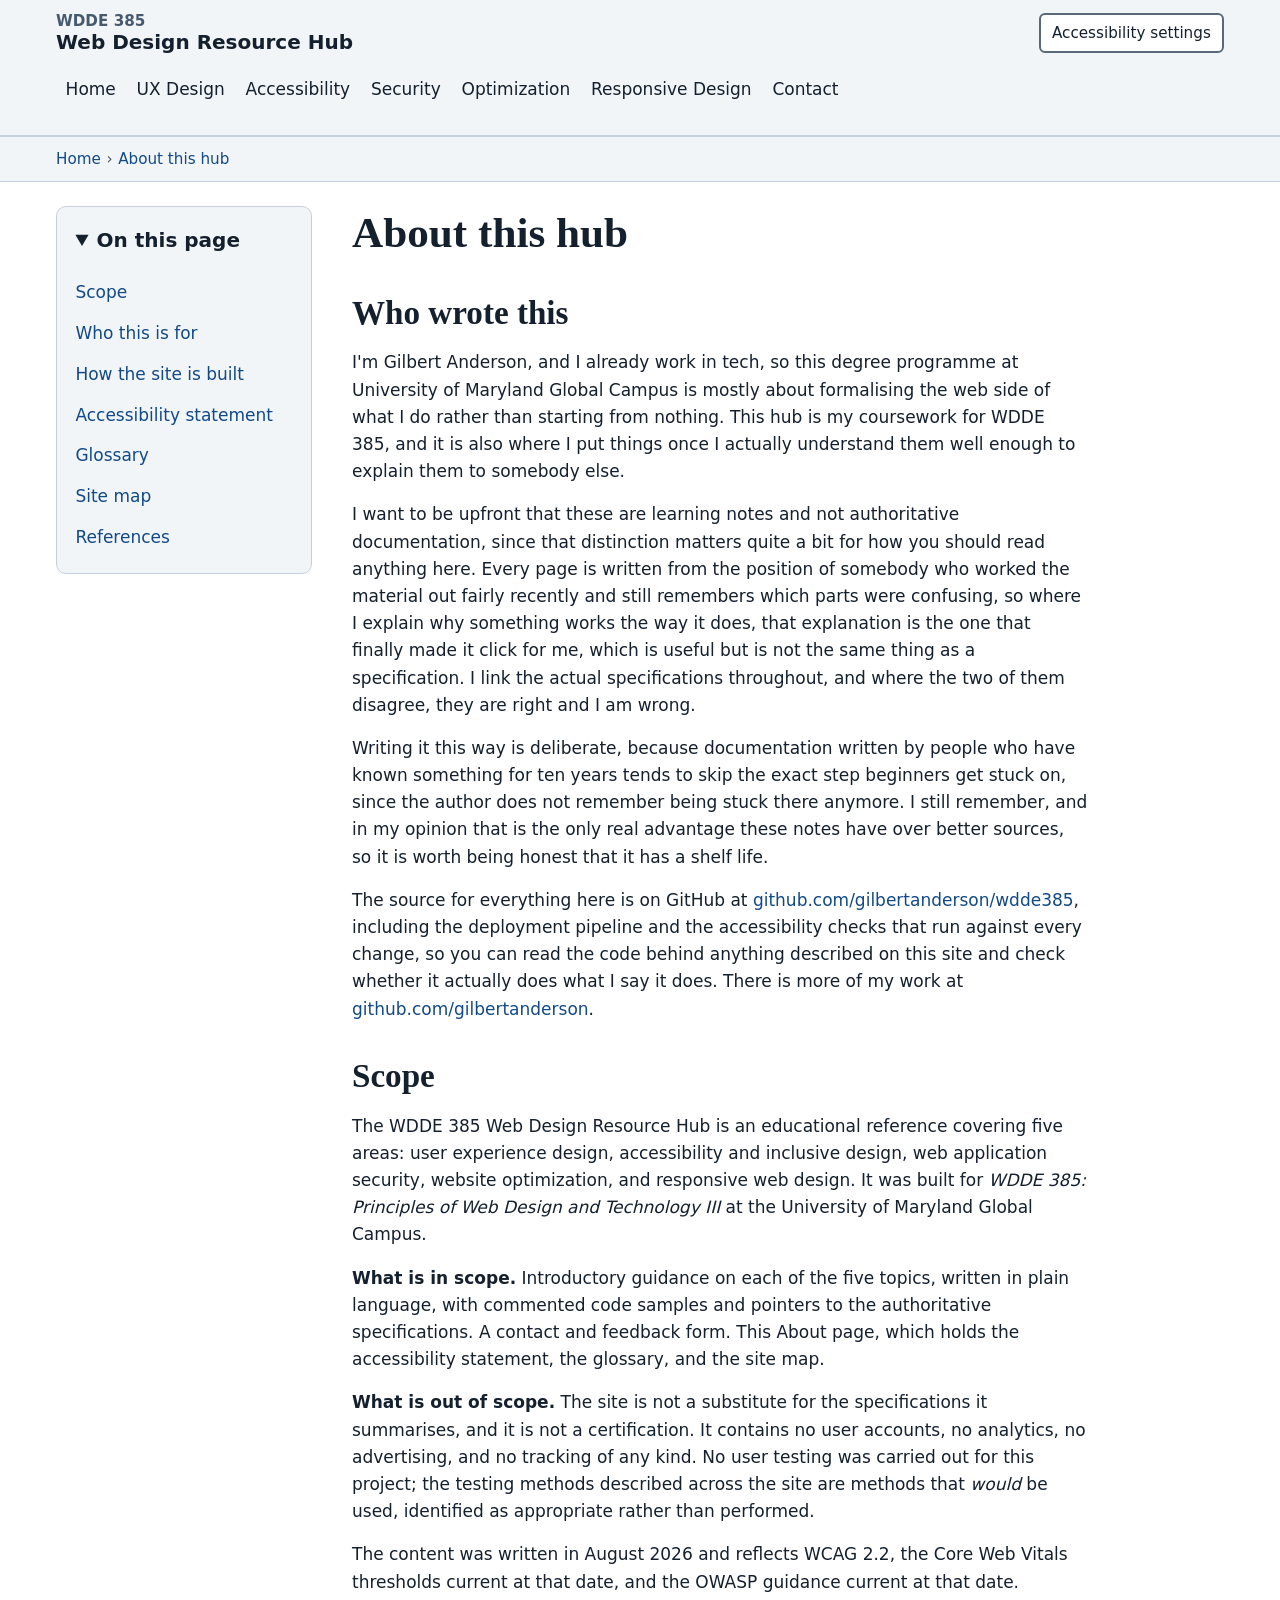
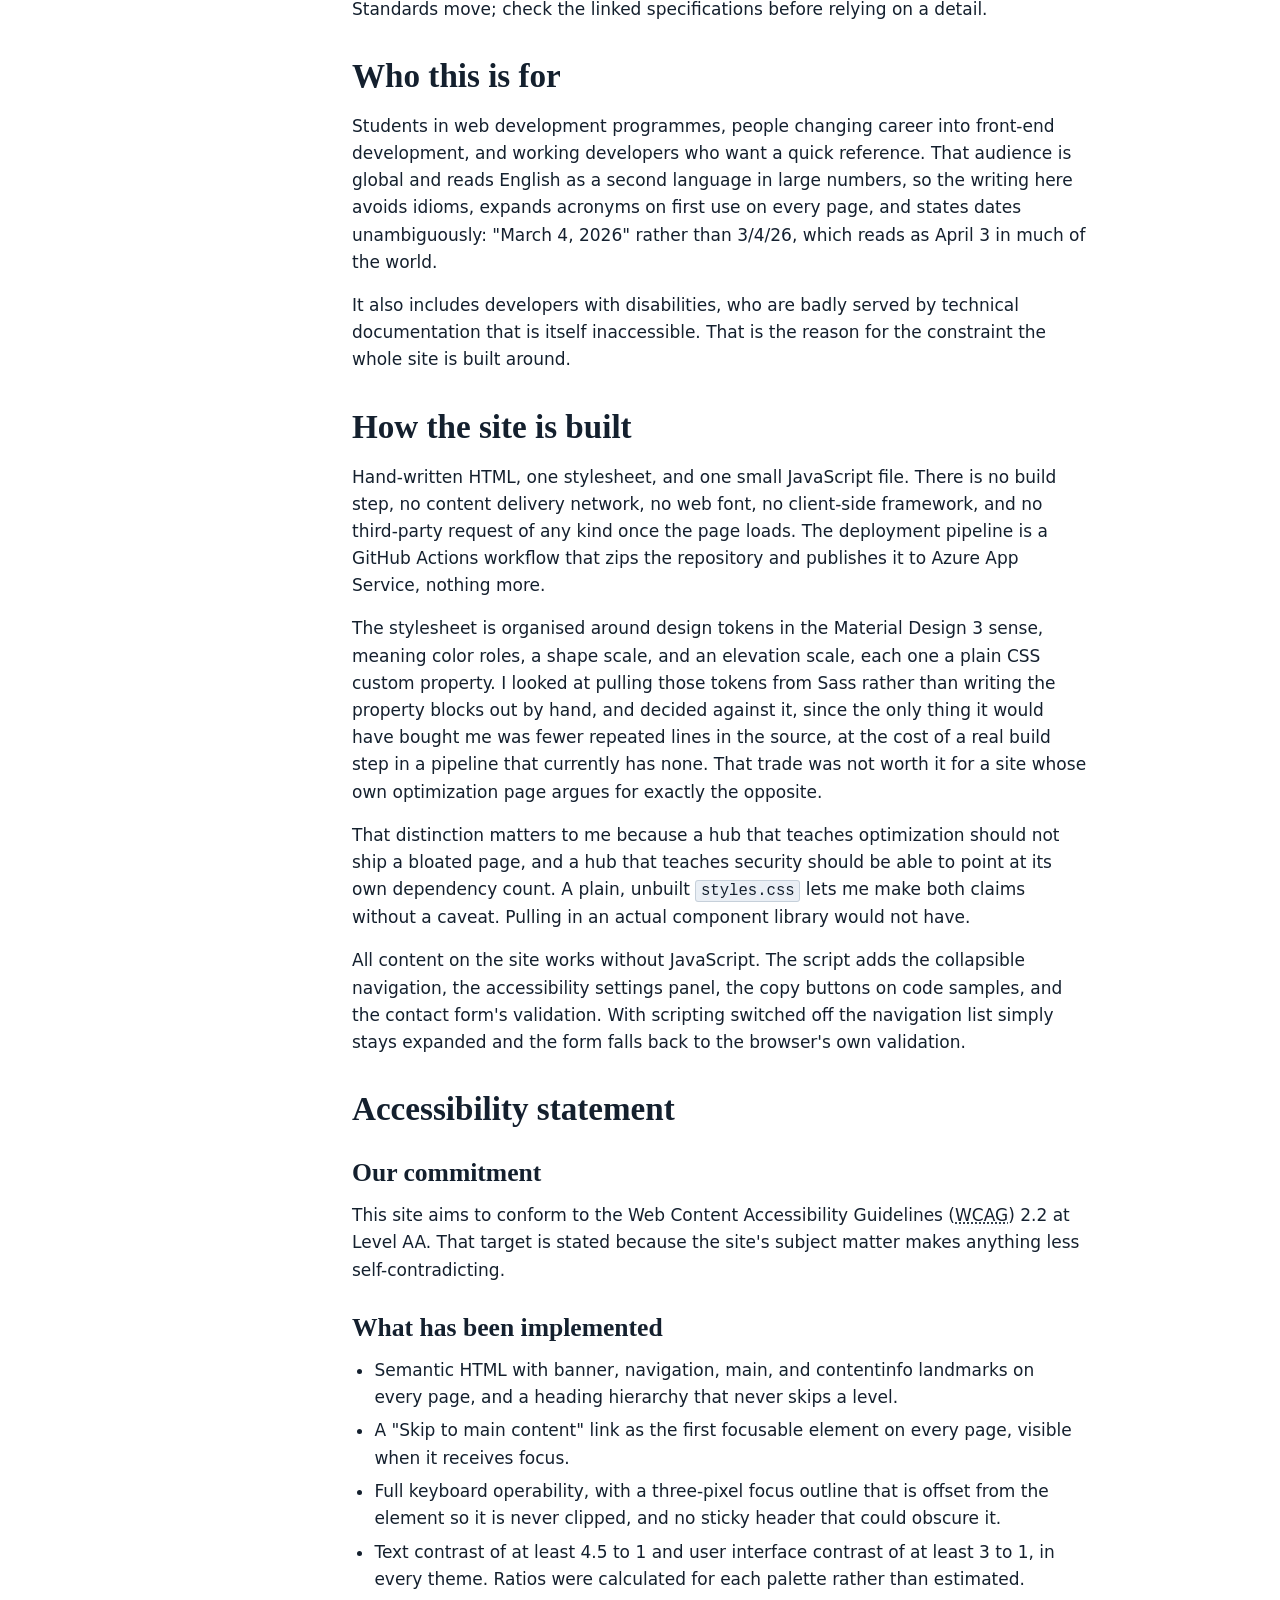
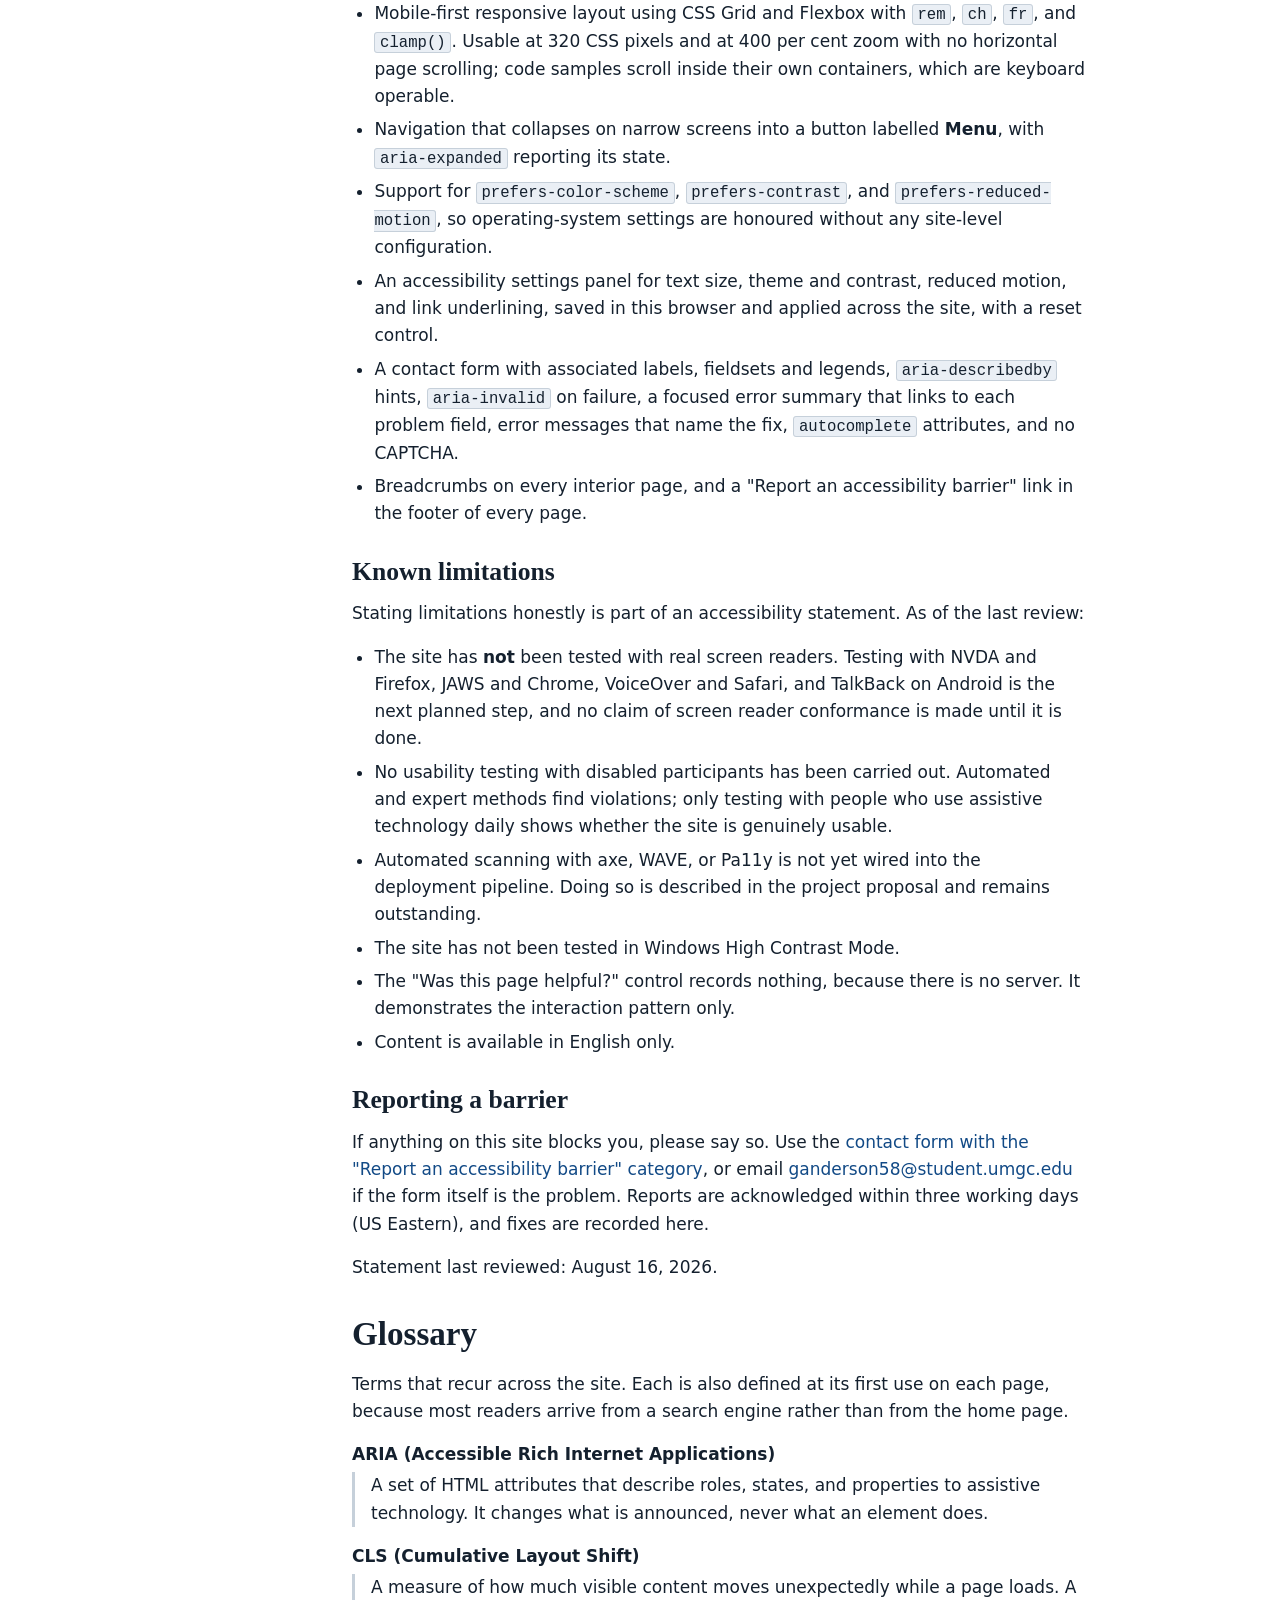
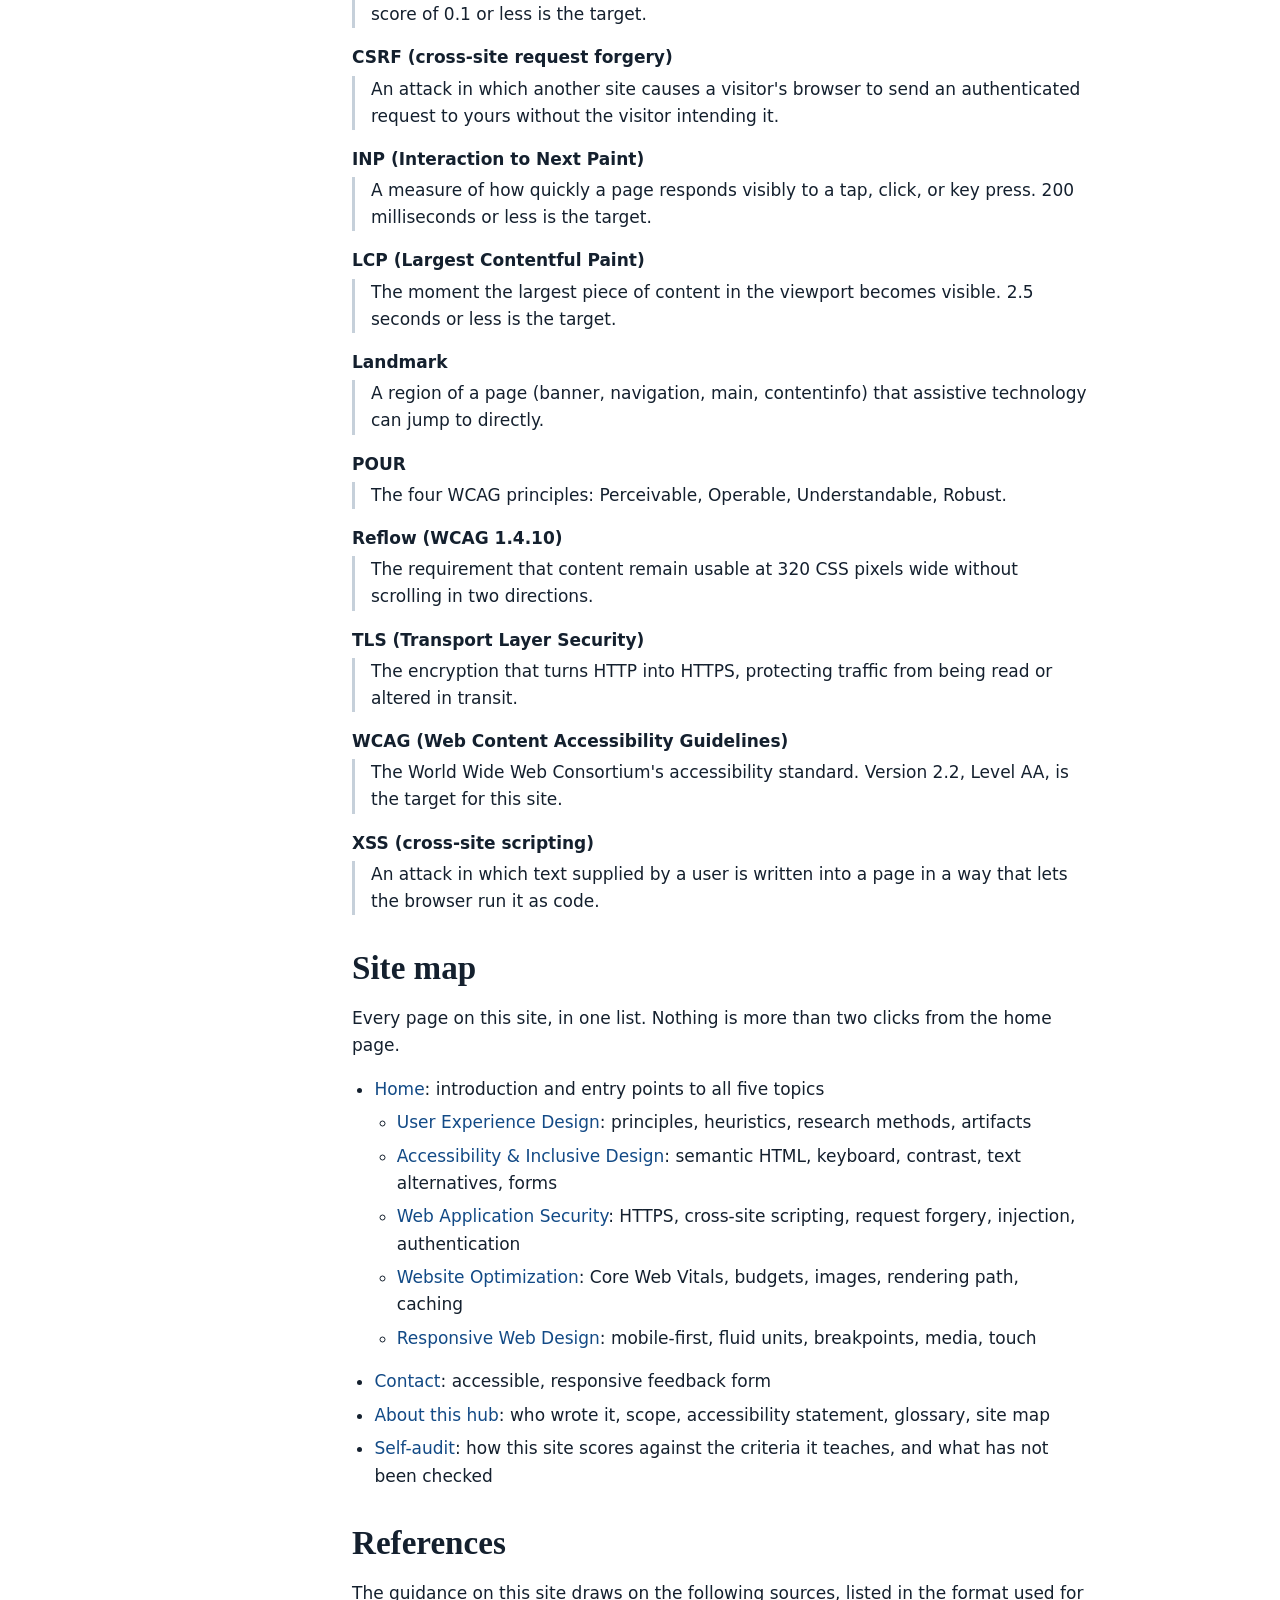
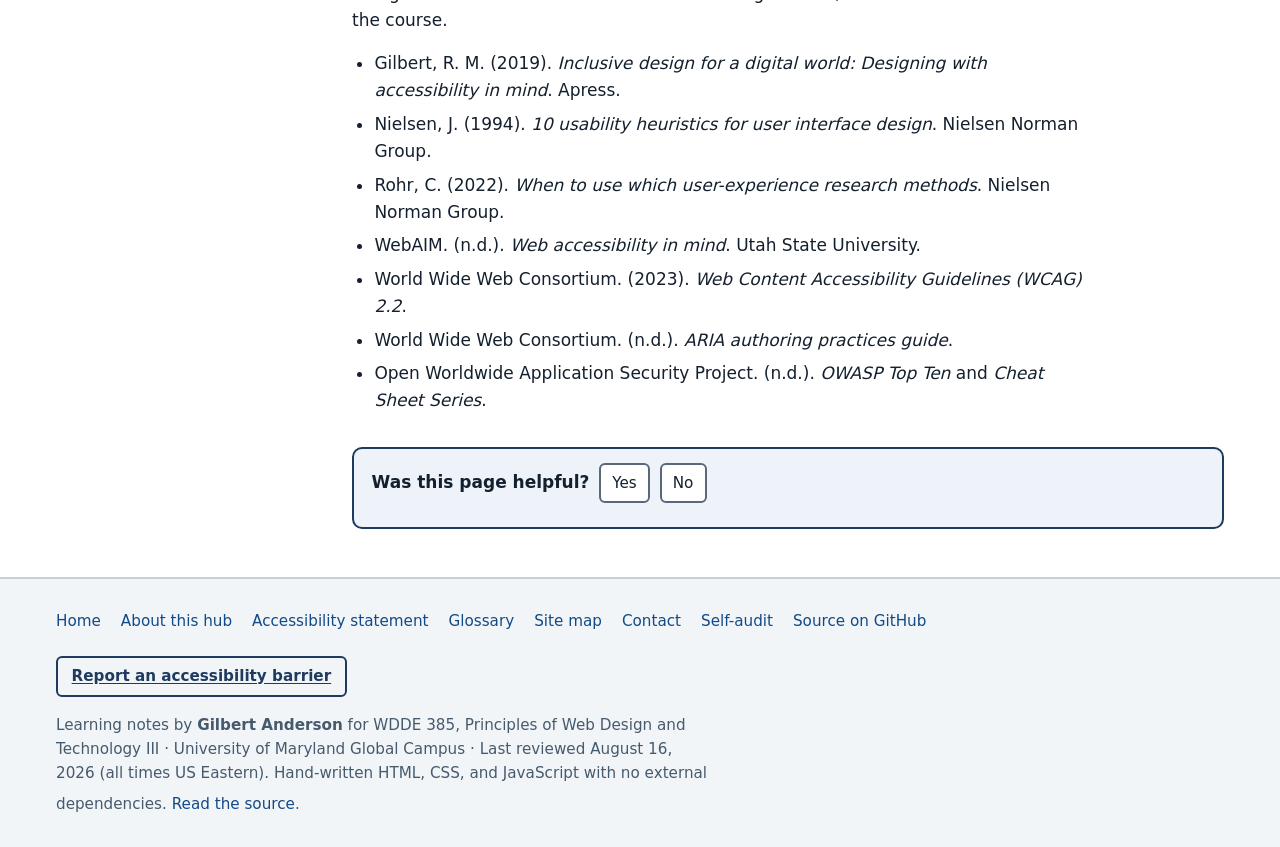
==== commit b4661de3: "Revert link underlines to hover-only, matching the nav pattern Gilbert's call, made with the tradeof" ====
--- a/about.html
+++ b/about.html
@@ -8,7 +8,7 @@
 <meta name="description" content="Scope of the WDDE 385 Web Design Resource Hub, its accessibility statement, a glossary of recurring terms, and the site map.">
 <link rel="stylesheet" href="styles.css">
 <script>
-(function(){var d=document.documentElement;d.classList.add('js');try{var p=JSON.parse(localStorage.getItem('hubPrefs')||'{}');if(p.theme&&p.theme!=='system'){d.setAttribute('data-theme',p.theme);}if(p.textsize&&p.textsize!=='default'){d.setAttribute('data-textsize',p.textsize);}if(p.motion==='reduced'){d.setAttribute('data-motion','reduced');}if(p.underline==='off'){d.setAttribute('data-underline','off');}}catch(e){}})();
+(function(){var d=document.documentElement;d.classList.add('js');try{var p=JSON.parse(localStorage.getItem('hubPrefs')||'{}');if(p.theme&&p.theme!=='system'){d.setAttribute('data-theme',p.theme);}if(p.textsize&&p.textsize!=='default'){d.setAttribute('data-textsize',p.textsize);}if(p.motion==='reduced'){d.setAttribute('data-motion','reduced');}if(p.underline==='on'){d.setAttribute('data-underline','on');}}catch(e){}})();
 </script>
 </head>
 <body>
--- a/styles.css
+++ b/styles.css
@@ -72,11 +72,12 @@
   --font-body: system-ui, -apple-system, "Segoe UI", Roboto, "Helvetica Neue", Arial, sans-serif;
   --font-head: Georgia, "Iowan Old Style", "Palatino Linotype", "Book Antiqua", "Times New Roman", serif;
   --text-scale: 1;
-  /* Underlined by default: an in-text link distinguished from its
-     surrounding paragraph by colour alone fails WCAG 1.4.1 (Use of
-     Color) and is exactly what axe's link-in-text-block rule and the
-     WAVE tool both flag. The settings panel lets a user remove it. */
-  --link-decoration: underline;
+  /* No underline by default, at Gilbert's explicit request, made with
+     the WCAG 1.4.1 tradeoff understood: an in-text link distinguished
+     from its surrounding paragraph by colour alone is what axe's
+     link-in-text-block rule and WAVE both flag. The settings panel
+     still lets a user opt into underlines if they want them. */
+  --link-decoration: none;
 }
 
 /* Dark palette. Applied when the user's OS asks for dark and the
@@ -180,8 +181,8 @@
   --text-scale: 1.25;
 }
 
-:root[data-underline=off] {
-  --link-decoration: none;
+:root[data-underline=on] {
+  --link-decoration: underline;
 }
 
 /* ---------- 2. Base elements -------------------------------- */
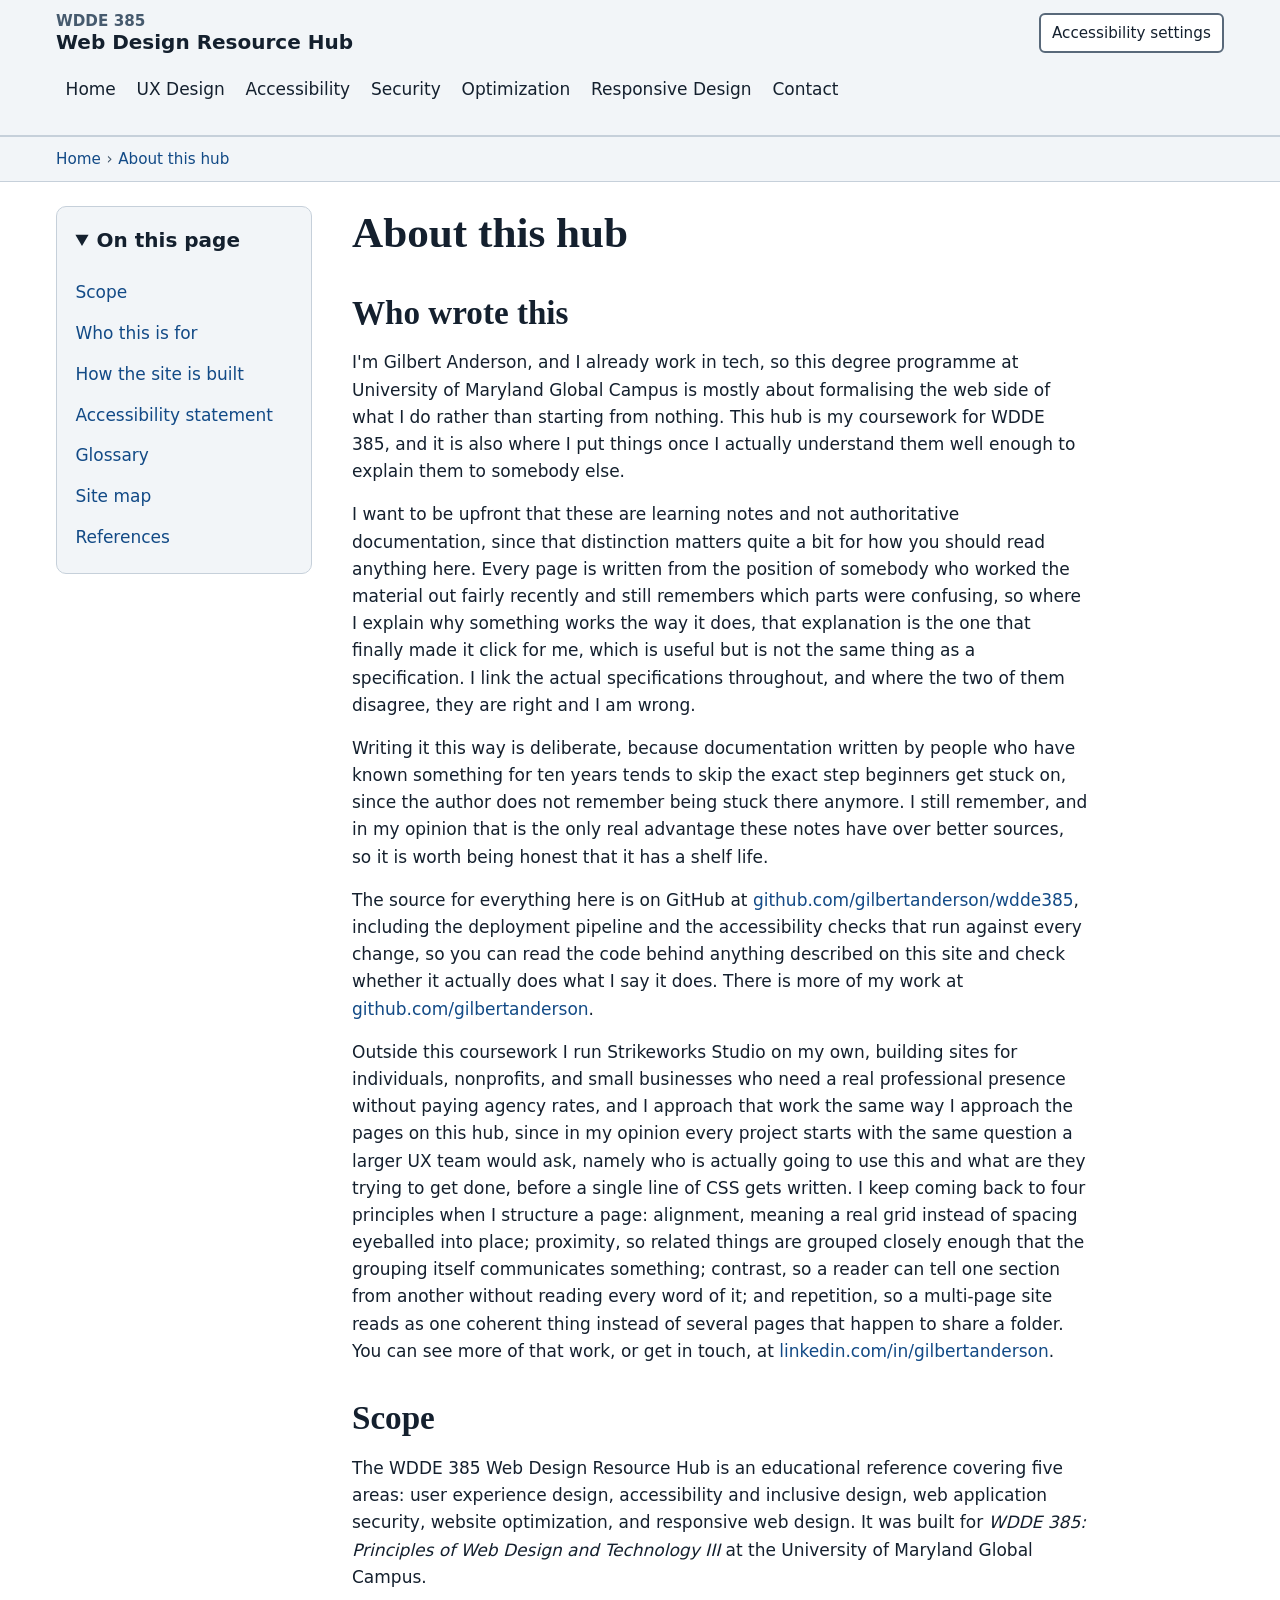
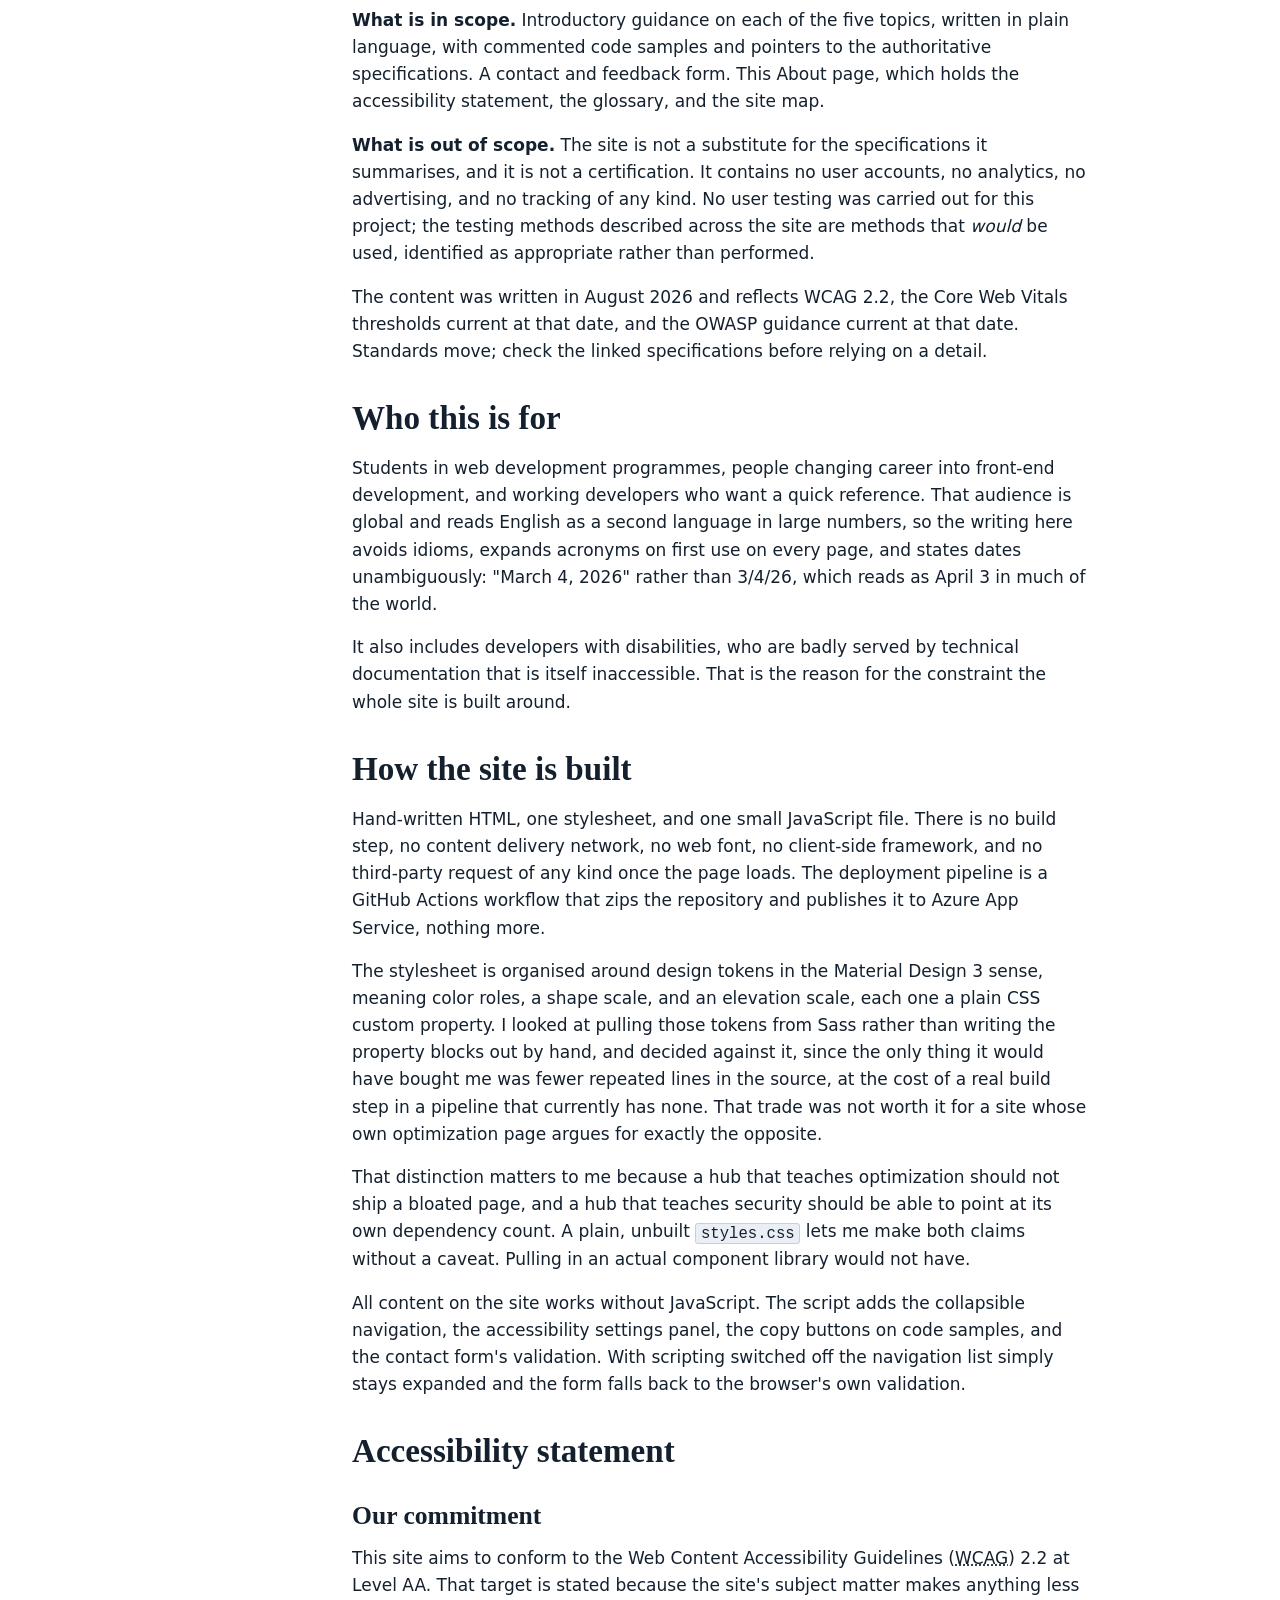
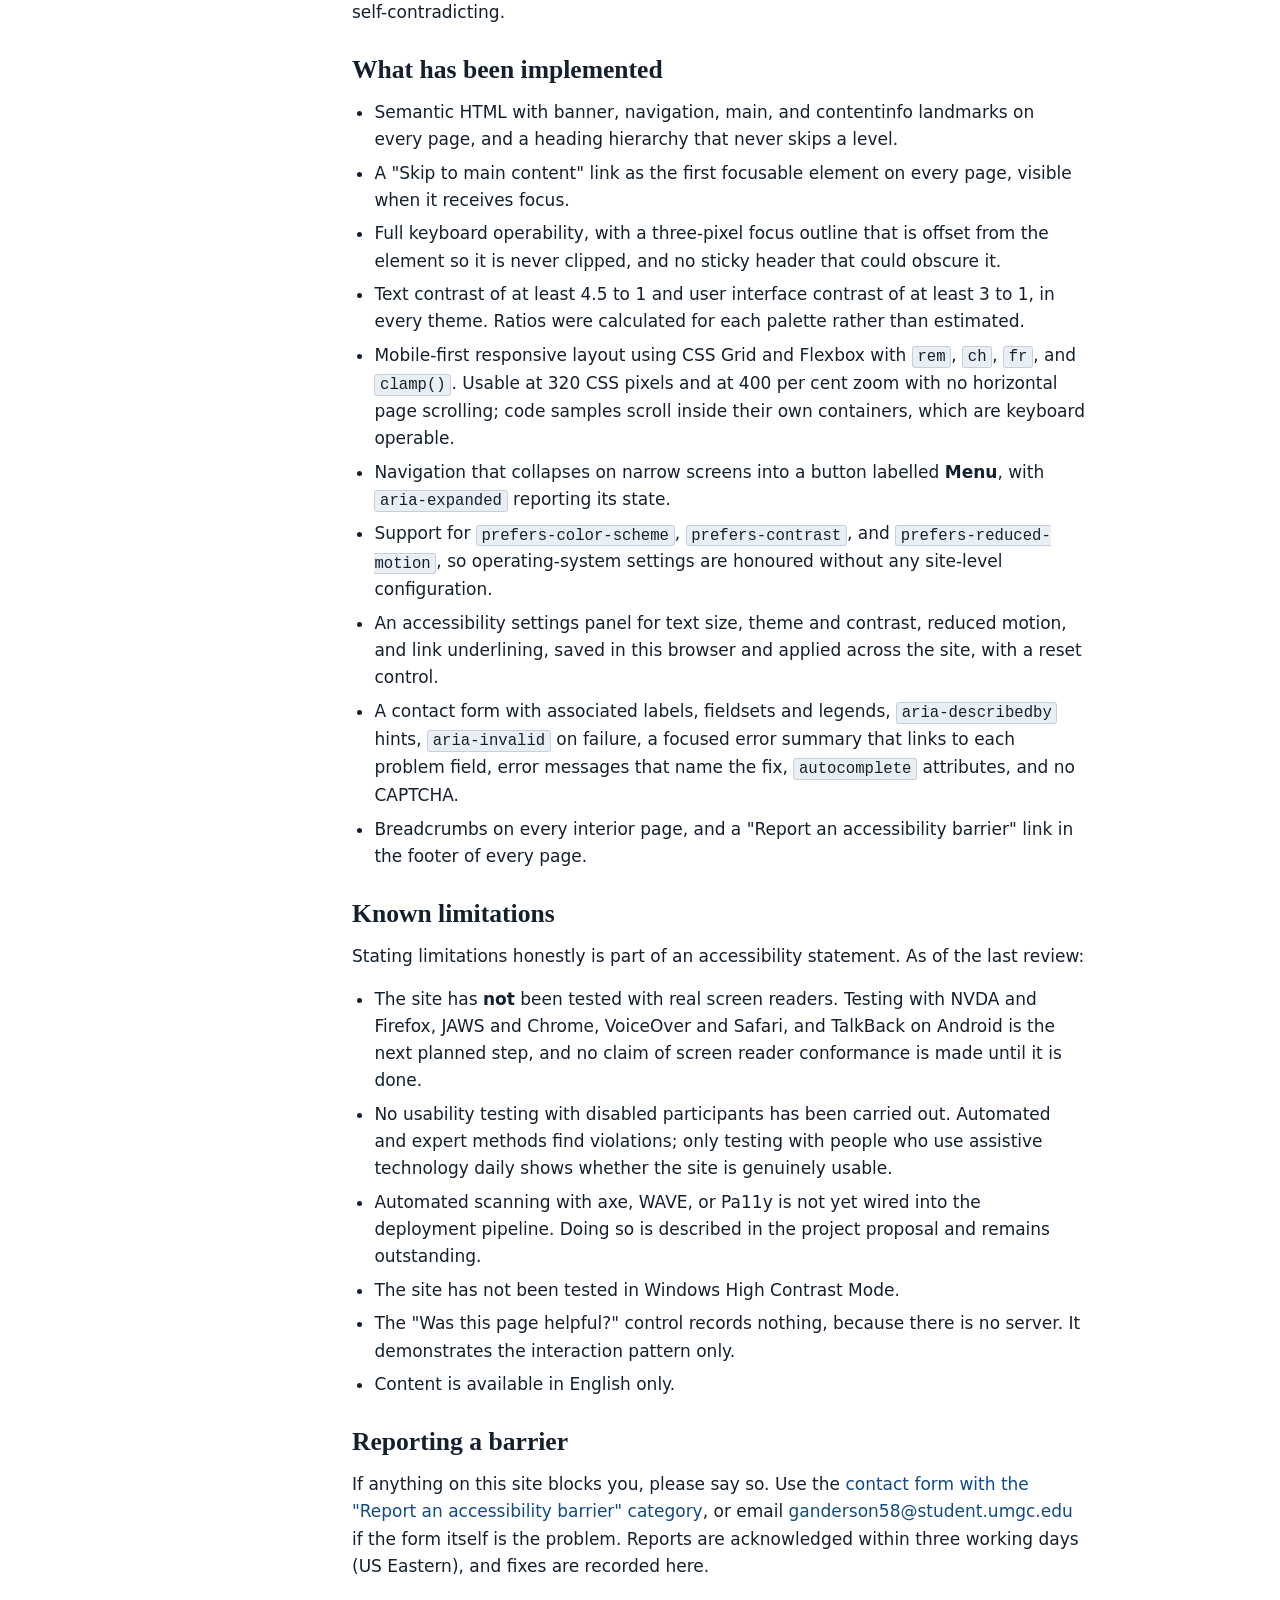
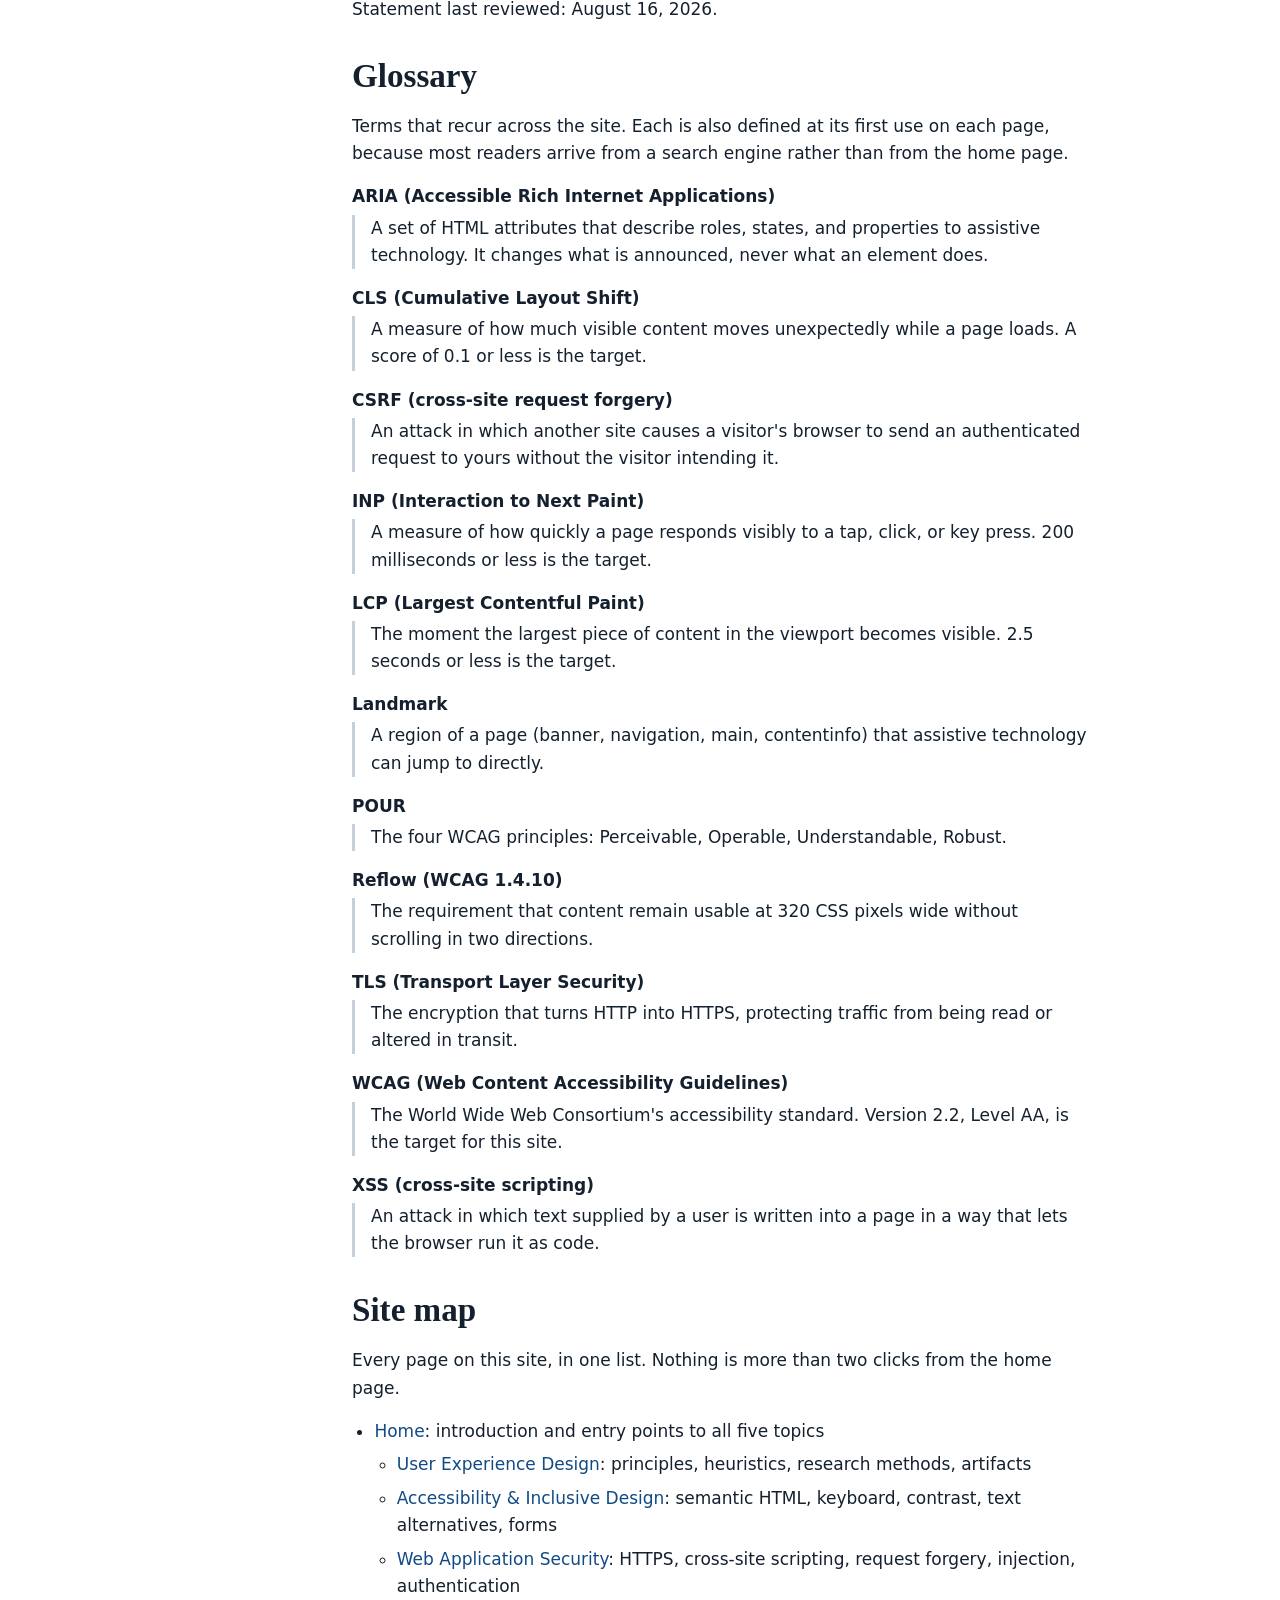
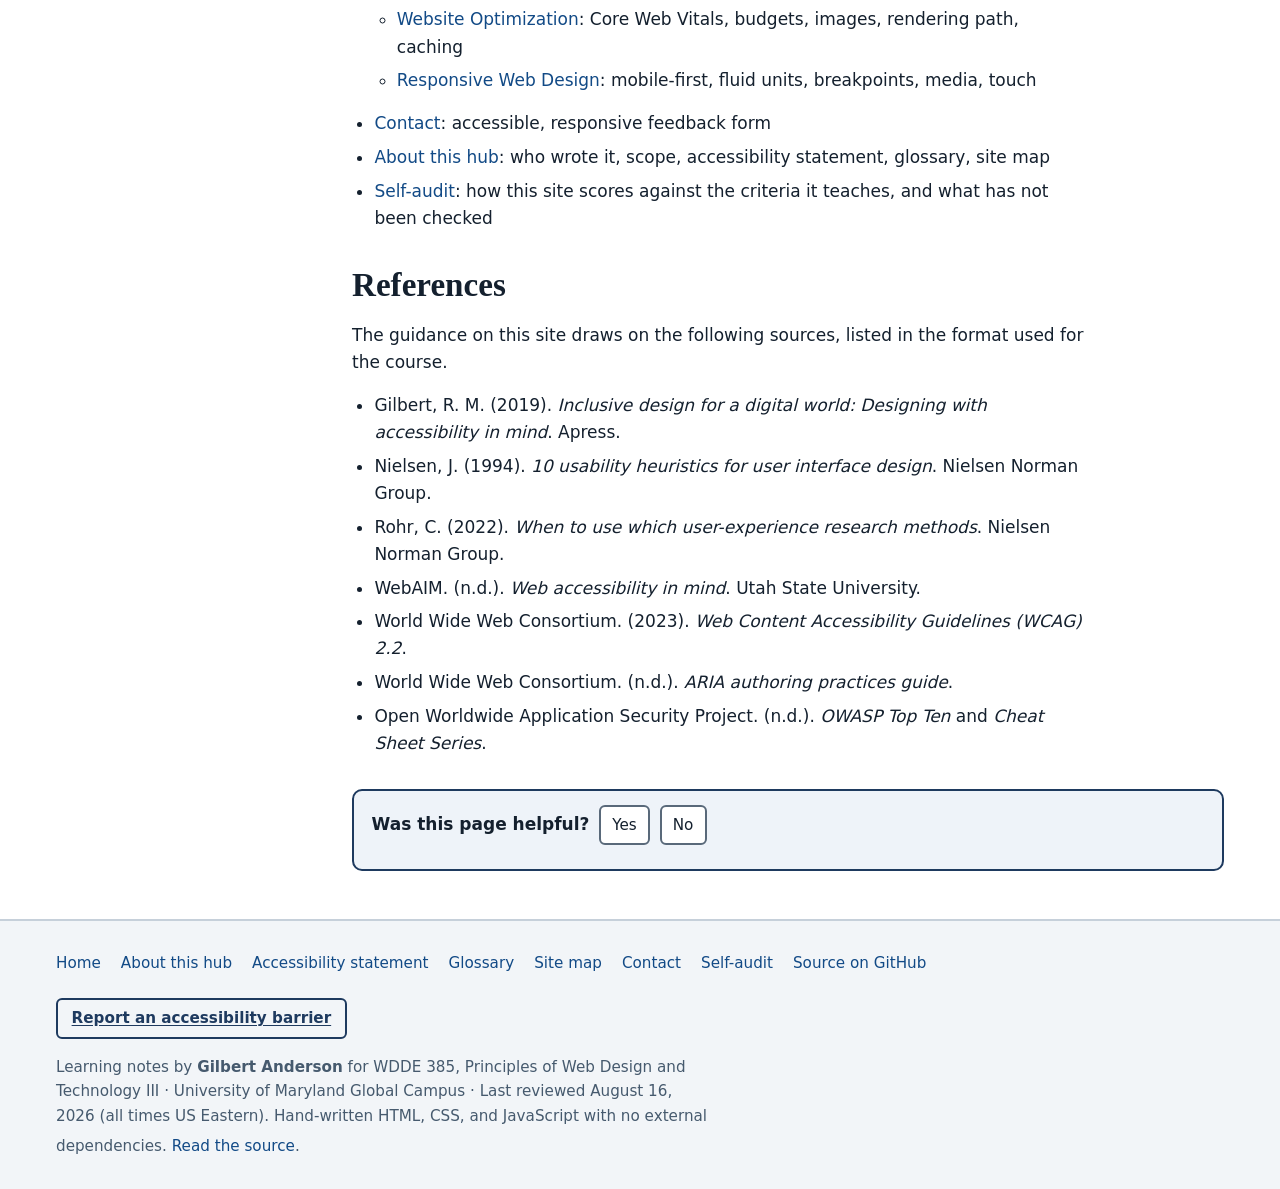
==== commit 49ed449c: "Add professional background and LinkedIn to the About page Sourced from his own bio at gilbertanders" ====
--- a/about.html
+++ b/about.html
@@ -97,6 +97,19 @@
         change, so you can read the code behind anything described on this site and check
         whether it actually does what I say it does. There is more of my work at
         <a href="https://github.com/gilbertanderson">github.com/gilbertanderson</a>.</p>
+        <p>Outside this coursework I run Strikeworks Studio on my own, building sites for
+        individuals, nonprofits, and small businesses who need a real professional presence
+        without paying agency rates, and I approach that work the same way I approach the
+        pages on this hub, since in my opinion every project starts with the same question a
+        larger UX team would ask, namely who is actually going to use this and what are they
+        trying to get done, before a single line of CSS gets written. I keep coming back to
+        four principles when I structure a page: alignment, meaning a real grid instead of
+        spacing eyeballed into place; proximity, so related things are grouped closely enough
+        that the grouping itself communicates something; contrast, so a reader can tell one
+        section from another without reading every word of it; and repetition, so a multi-page
+        site reads as one coherent thing instead of several pages that happen to share a
+        folder. You can see more of that work, or get in touch, at
+        <a href="https://linkedin.com/in/gilbertanderson">linkedin.com/in/gilbertanderson</a>.</p>
       </section>
 
       <section>
--- a/styles.css
+++ b/styles.css
@@ -454,7 +454,7 @@
 }
 
 .brand:hover .brand-name {
-  text-decoration: underline;
+  color: var(--accent);
 }
 
 .header-actions {
@@ -527,7 +527,6 @@
 
 .primary-nav a:hover {
   background: var(--surface-2);
-  text-decoration: underline;
 }
 
 .primary-nav a[aria-current=page] {
@@ -701,7 +700,7 @@
 
 .card .card-link {
   font-weight: 700;
-  text-decoration: underline;
+  text-decoration: var(--link-decoration);
 }
 
 /* Layered content: summary / why it matters / core guidance. */
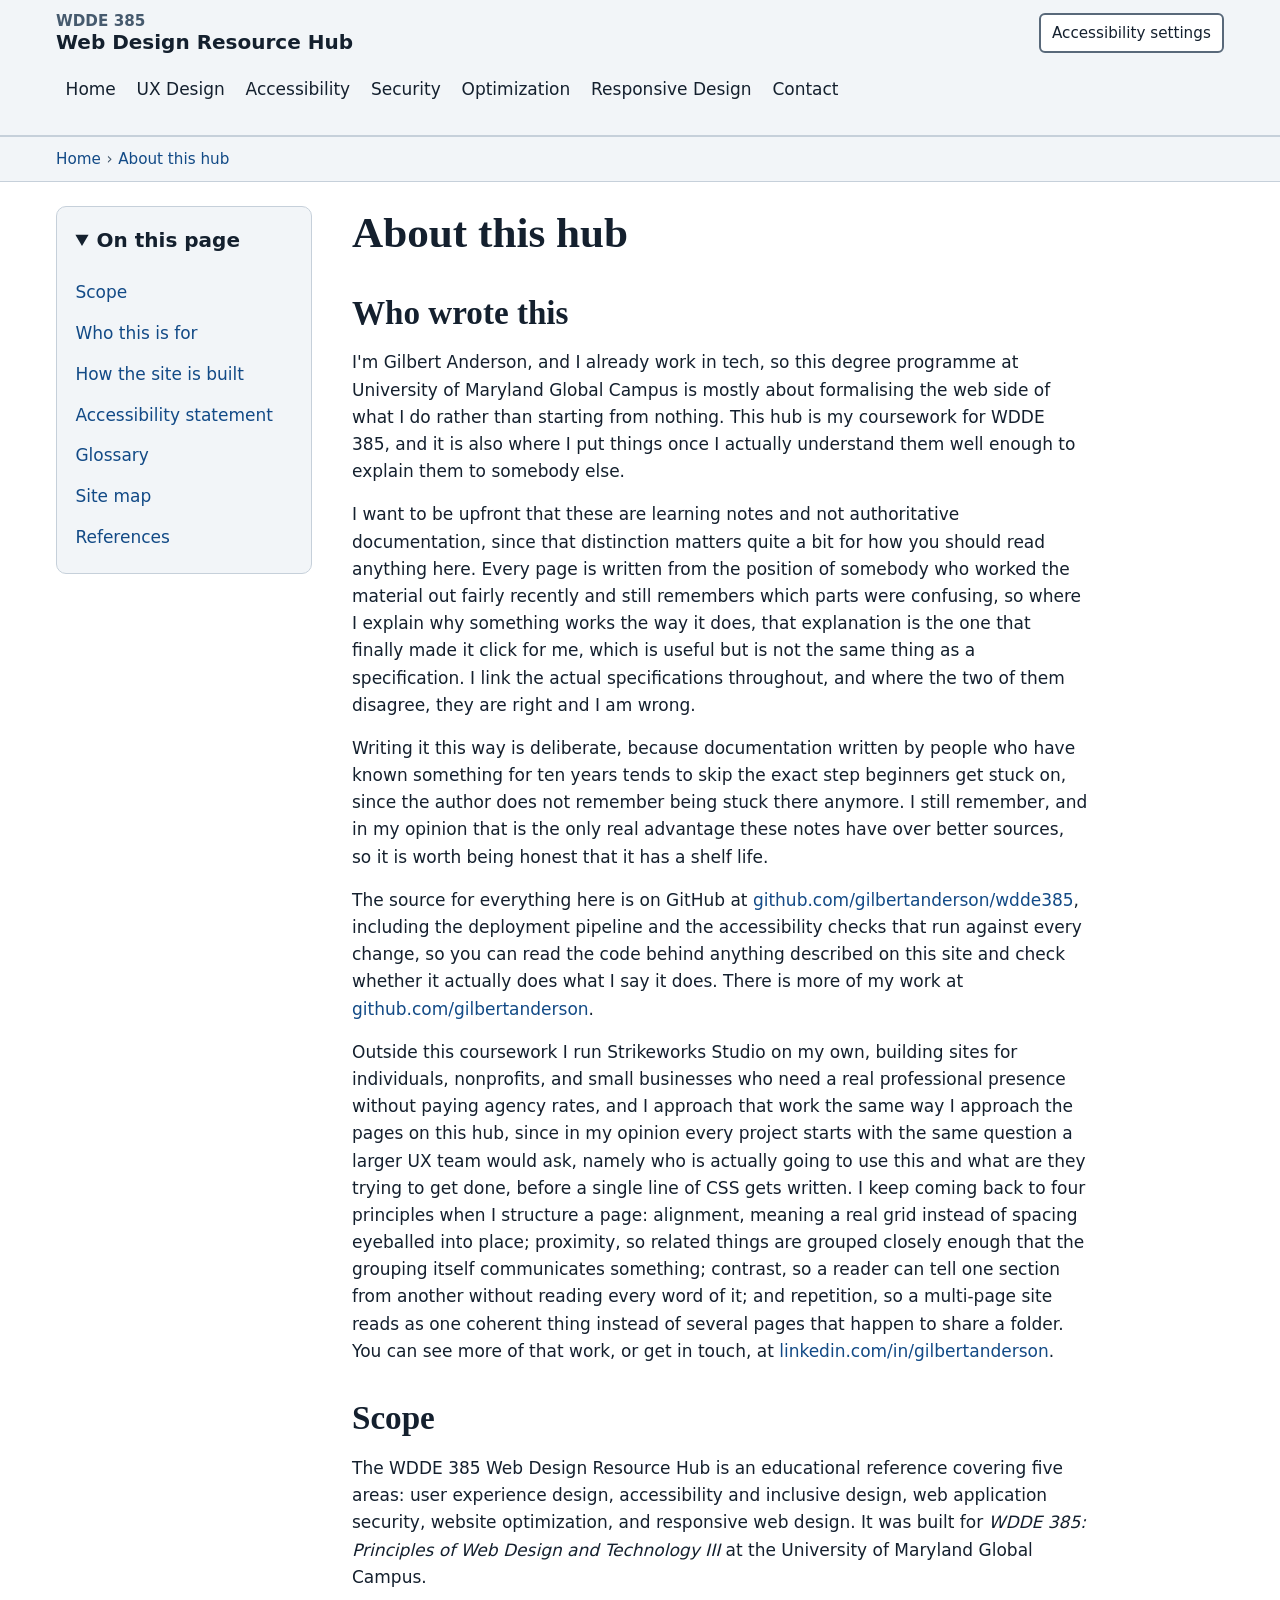
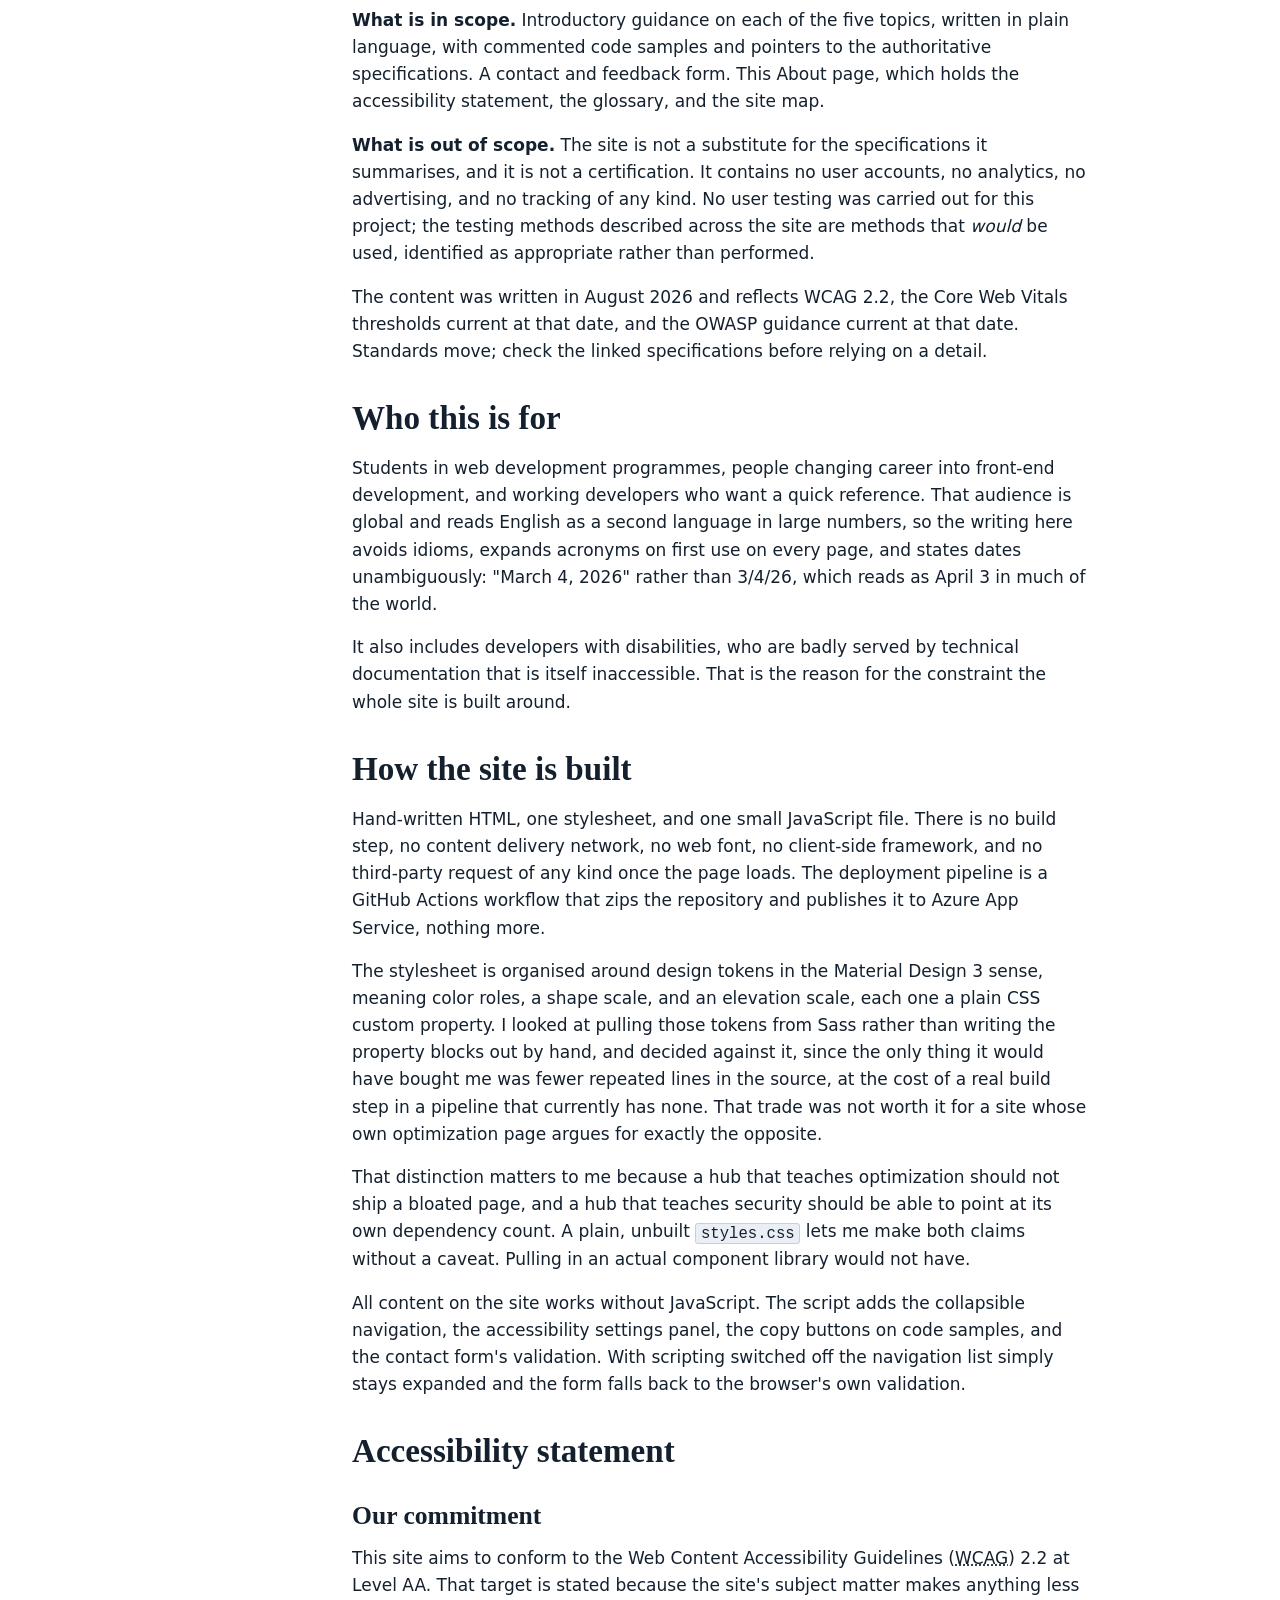
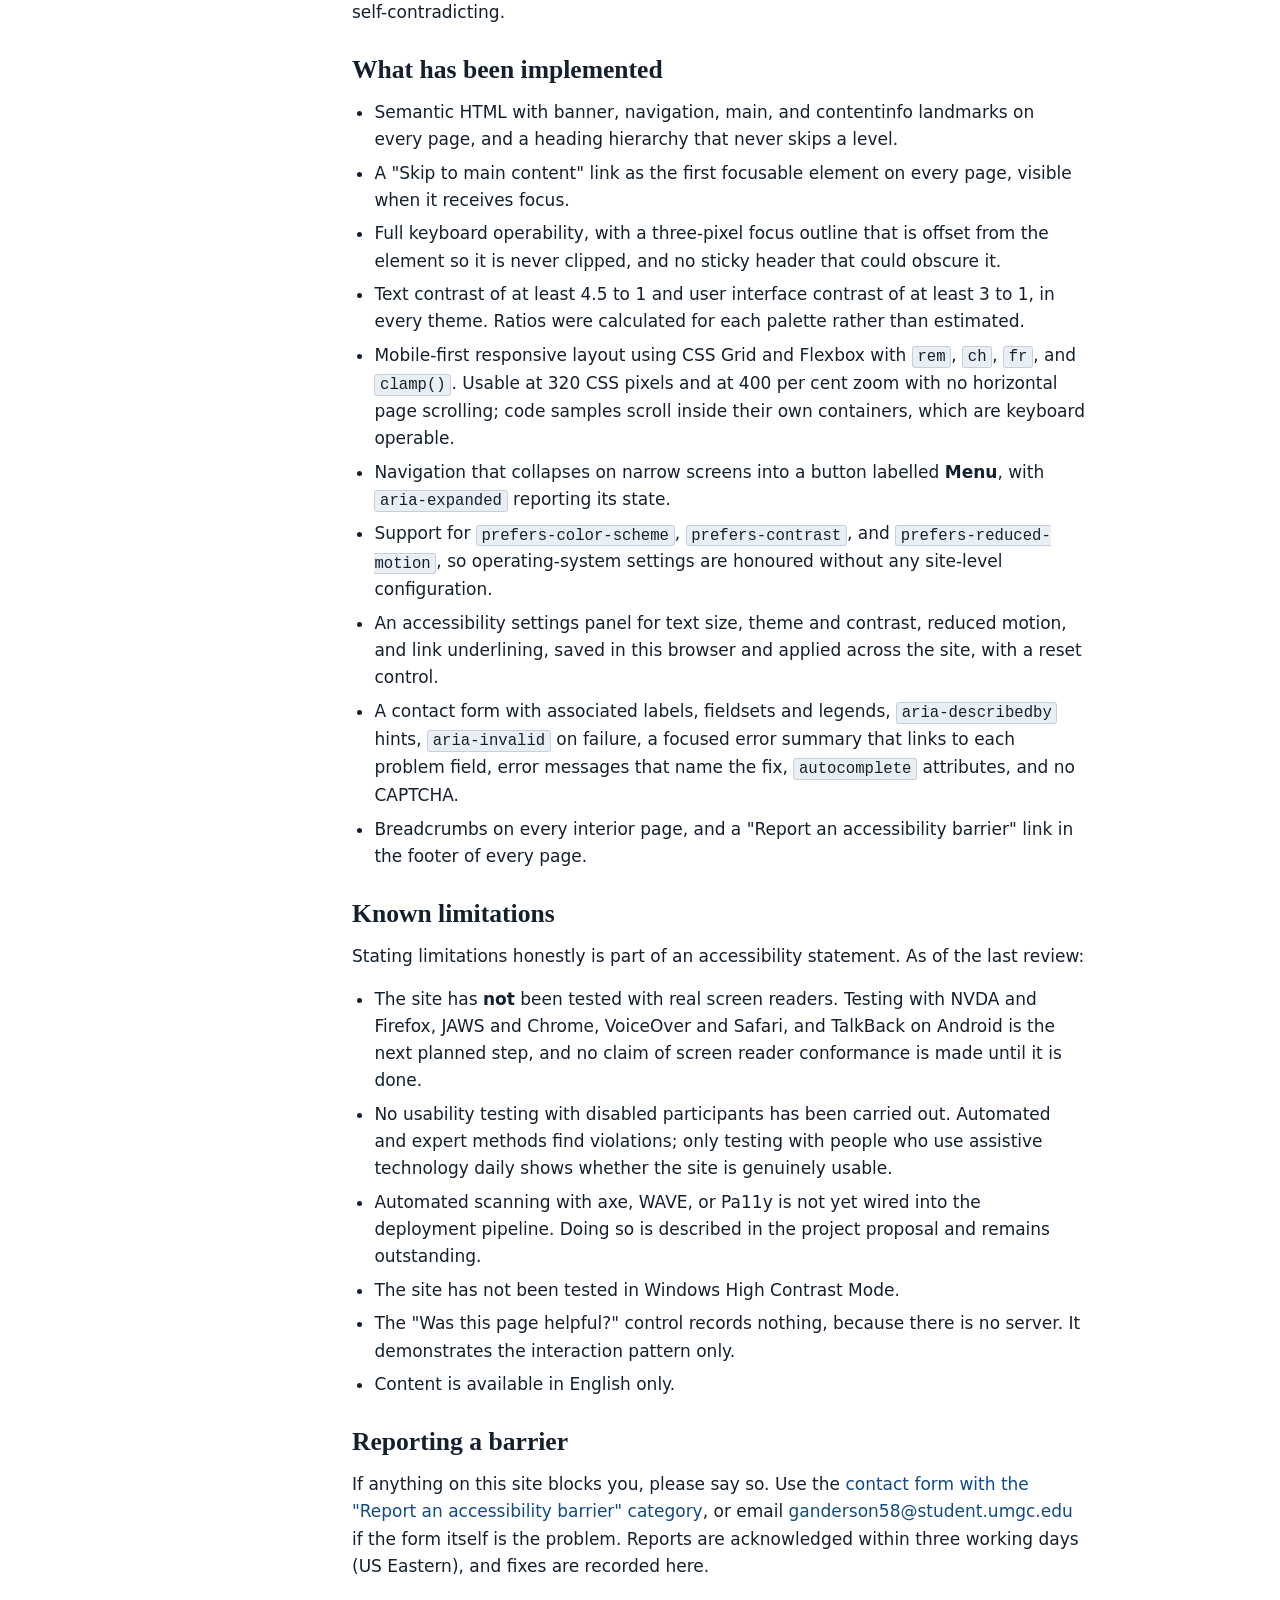
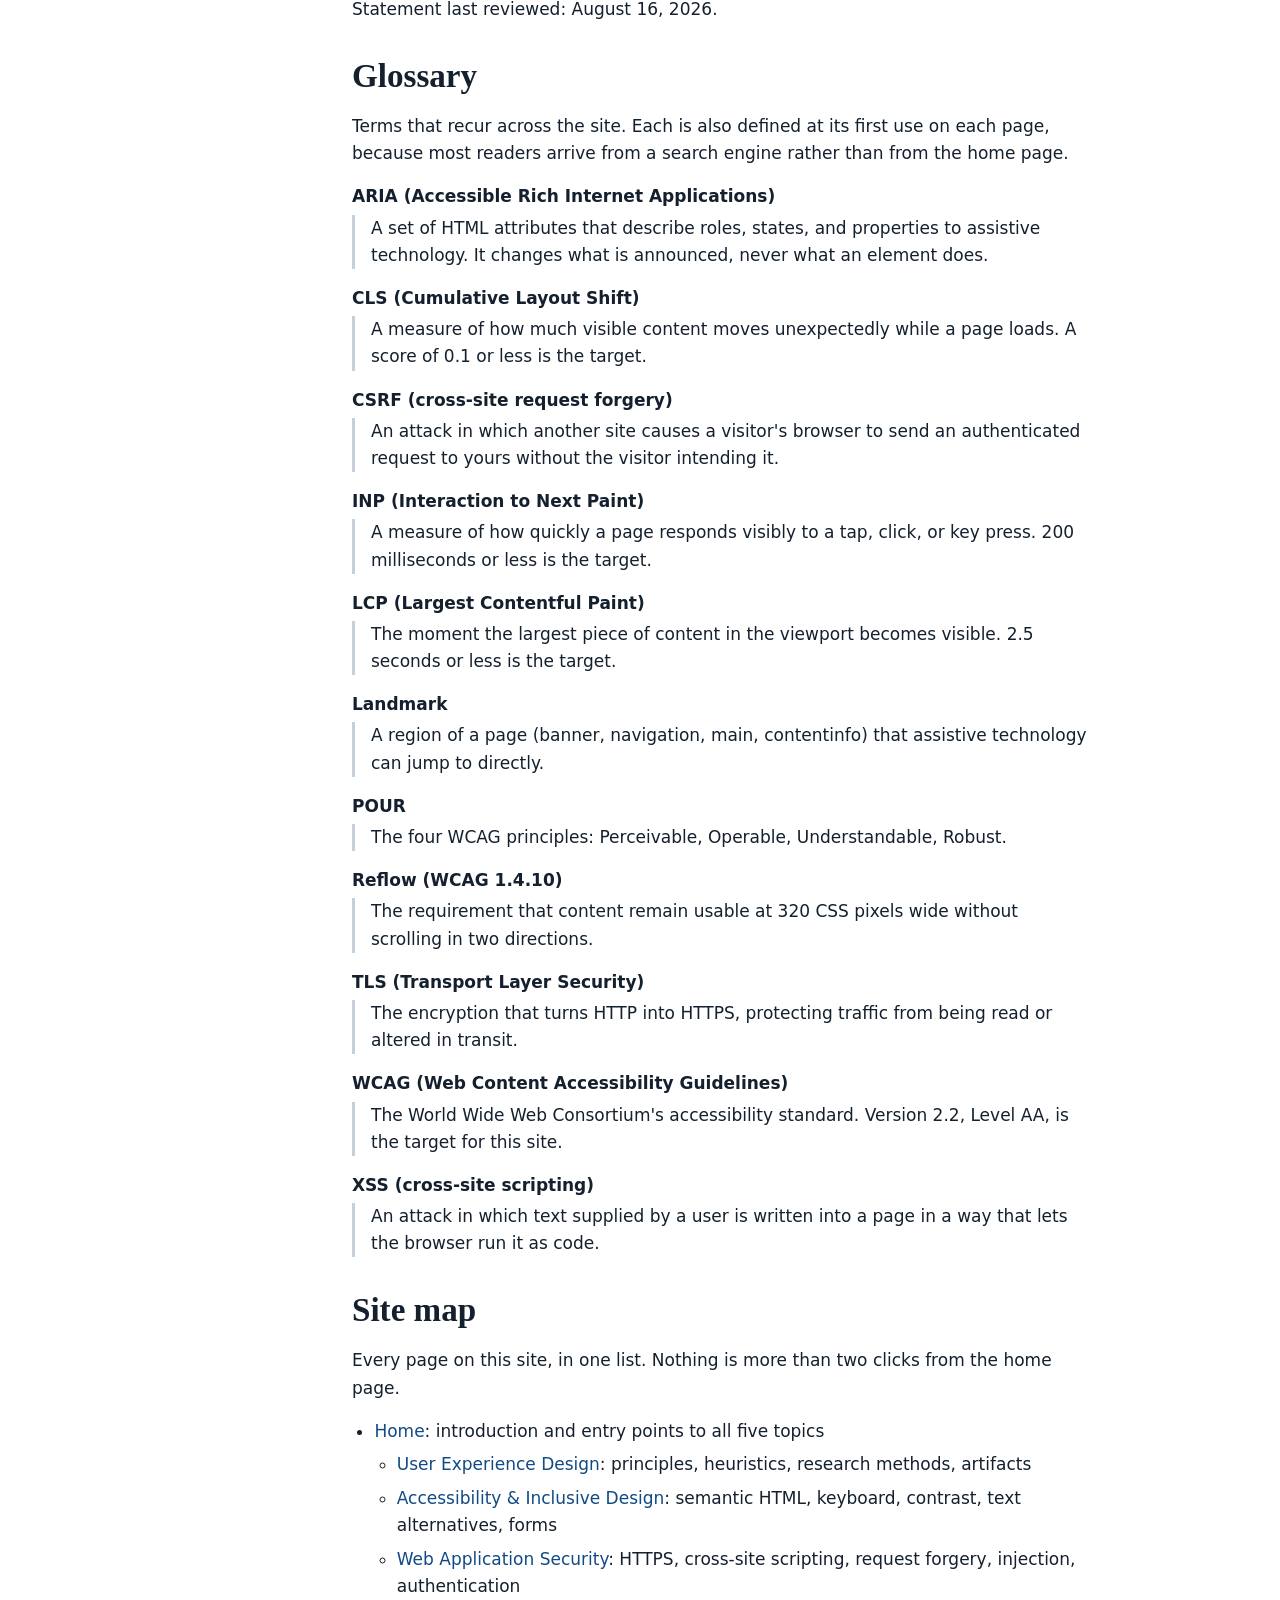
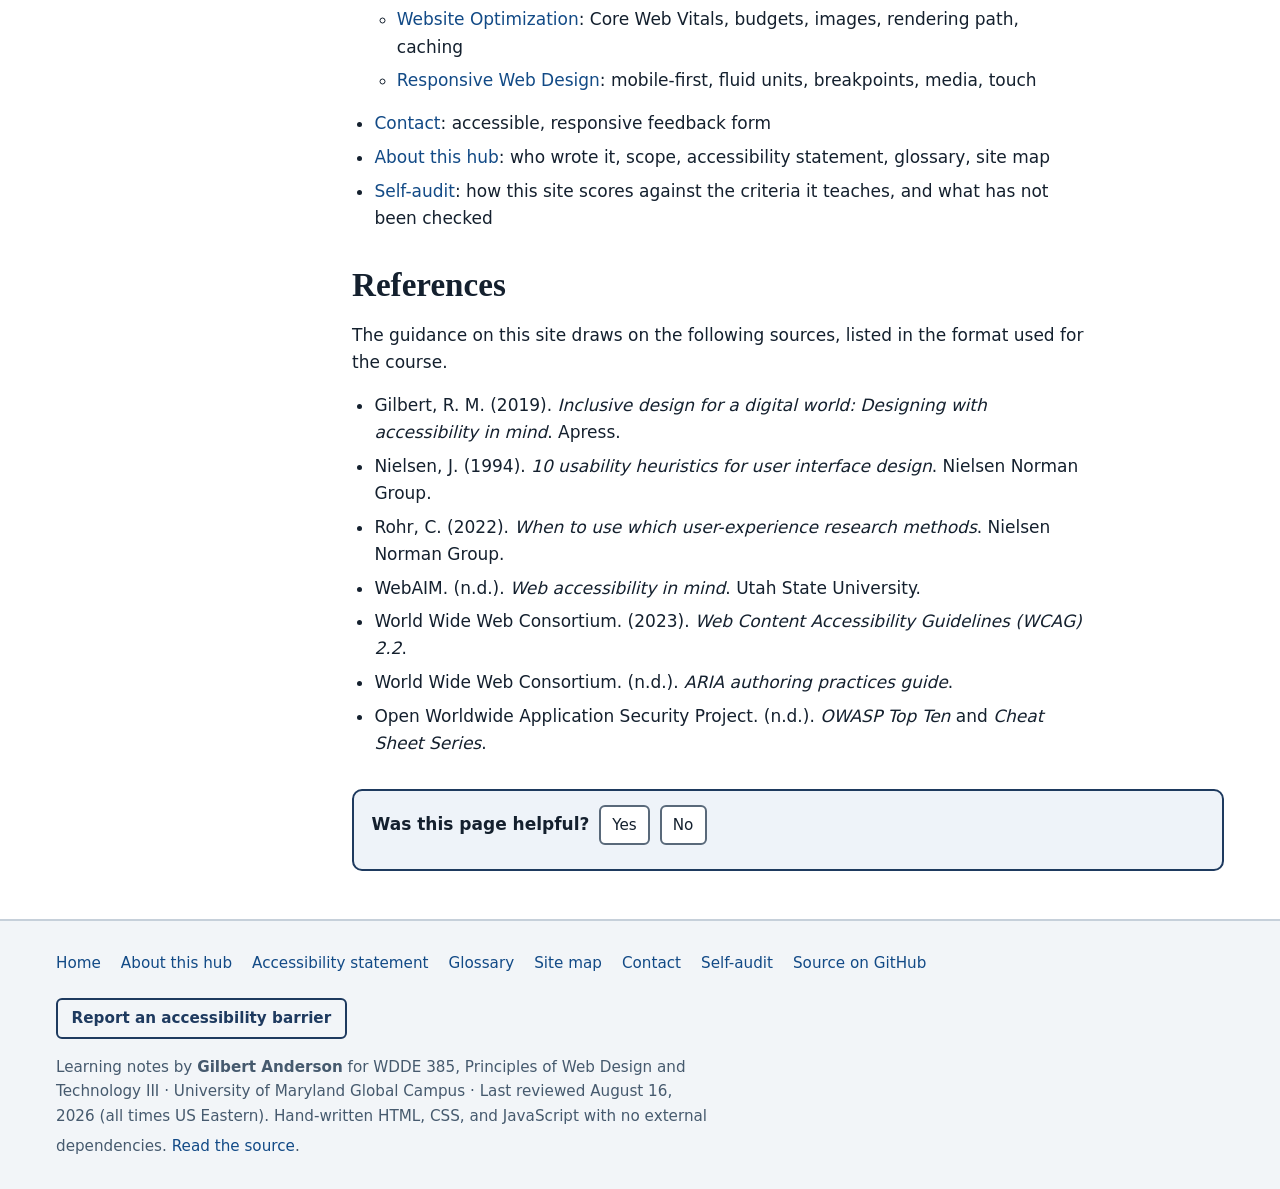
==== commit 475764ed: "Ship real cache-busting and real minification, not just disclosure Closes the last Optimization gap " ====
--- a/about.html
+++ b/about.html
@@ -6,7 +6,10 @@
 <link rel="icon" href="favicon.svg" type="image/svg+xml">
 <title>About this hub | WDDE 385 Web Design Resource Hub</title>
 <meta name="description" content="Scope of the WDDE 385 Web Design Resource Hub, its accessibility statement, a glossary of recurring terms, and the site map.">
-<link rel="stylesheet" href="styles.css">
+<!-- static asset version: bump ?v= here AND on main.min.js's <script>
+     tag below whenever styles.css or main.js changes; keep both
+     numbers equal (see optimization.html "One tradeoff, disclosed rather than hidden") -->
+<link rel="stylesheet" href="styles.min.css?v=1">
 <script>
 (function(){var d=document.documentElement;d.classList.add('js');try{var p=JSON.parse(localStorage.getItem('hubPrefs')||'{}');if(p.theme&&p.theme!=='system'){d.setAttribute('data-theme',p.theme);}if(p.textsize&&p.textsize!=='default'){d.setAttribute('data-textsize',p.textsize);}if(p.motion==='reduced'){d.setAttribute('data-motion','reduced');}if(p.underline==='on'){d.setAttribute('data-underline','on');}}catch(e){}})();
 </script>
@@ -369,6 +372,7 @@
   </div>
 </footer>
 
-<script src="main.js" defer></script>
+<!-- keep this ?v= in sync with styles.min.css's <link> tag above -->
+<script src="main.min.js?v=1" defer></script>
 </body>
 </html>
--- a/styles.min.css
+++ b/styles.min.css
@@ -0,0 +1 @@
+@charset "UTF-8";:root{--bg:#ffffff;--surface:#f2f5f8;--surface-2:#e7ecf2;--text:#14202e;--text-muted:#465a6e;--link:#124a86;--link-visited:#5b3a80;--border:#59697a;--border-soft:#c6d0da;--accent:#1e3a5f;--on-accent:#ffffff;--accent-soft:#eef3f9;--focus:#1e3a5f;--error:#b3261e;--error-bg:#fdecea;--success:#146c43;--success-bg:#e8f5ee;--code-bg:#eaeff5;--code-text:#14202e;--shadow-ink:#0b1420;--shadow-ink-rgb:11, 20, 32;--shape-none:0;--shape-xs:0.25rem;--shape-sm:0.375rem;--shape-md:0.625rem;--shape-lg:1rem;--shape-full:999px;--elevation-0:none;--elevation-1:0 1px 2px rgba(var(--shadow-ink-rgb), 0.30), 0 1px 3px 1px rgba(var(--shadow-ink-rgb), 0.15);--elevation-2:0 1px 2px rgba(var(--shadow-ink-rgb), 0.30), 0 2px 6px 2px rgba(var(--shadow-ink-rgb), 0.15);--elevation-3:0 1px 3px rgba(var(--shadow-ink-rgb), 0.30), 0 4px 8px 3px rgba(var(--shadow-ink-rgb), 0.15);--step--1:clamp(0.875rem, 0.84rem + 0.18vw, 0.95rem);--step-0:clamp(1rem, 0.97rem + 0.15vw, 1.0625rem);--step-1:clamp(1.125rem, 1.07rem + 0.28vw, 1.25rem);--step-2:clamp(1.3rem, 1.2rem + 0.5vw, 1.6rem);--step-3:clamp(1.55rem, 1.35rem + 0.9vw, 2.1rem);--step-4:clamp(1.85rem, 1.5rem + 1.5vw, 2.75rem);--measure:68ch;--radius:var(--shape-sm);--gap:1.25rem;--shell:75rem;--motion:160ms;--font-body:system-ui, -apple-system, "Segoe UI", Roboto, "Helvetica Neue", Arial, sans-serif;--font-head:Georgia, "Iowan Old Style", "Palatino Linotype", "Book Antiqua", "Times New Roman", serif;--text-scale:1;--link-decoration:none}@media (prefers-color-scheme:dark){:root:not([data-theme=light]):not([data-theme=contrast]){--bg:#0f1720;--surface:#172230;--surface-2:#1e2c3c;--text:#e6edf3;--text-muted:#a9b8c6;--link:#8dbdf2;--link-visited:#d3a9f5;--border:#7d8d9c;--border-soft:#31424f;--accent:#9fc4ea;--on-accent:#0b1622;--accent-soft:#152232;--focus:#9fc4ea;--error:#ff9a90;--error-bg:#2b1614;--success:#78d9a6;--success-bg:#12251b;--code-bg:#0a1119;--code-text:#e6edf3;--shadow-ink:#000000;--shadow-ink-rgb:0, 0, 0}}:root[data-theme=dark]{--bg:#0f1720;--surface:#172230;--surface-2:#1e2c3c;--text:#e6edf3;--text-muted:#a9b8c6;--link:#8dbdf2;--link-visited:#d3a9f5;--border:#7d8d9c;--border-soft:#31424f;--accent:#9fc4ea;--on-accent:#0b1622;--accent-soft:#152232;--focus:#9fc4ea;--error:#ff9a90;--error-bg:#2b1614;--success:#78d9a6;--success-bg:#12251b;--code-bg:#0a1119;--code-text:#e6edf3;--shadow-ink:#000000;--shadow-ink-rgb:0, 0, 0}:root[data-theme=contrast]{--bg:#ffffff;--surface:#ffffff;--surface-2:#ffffff;--text:#000000;--text-muted:#000000;--link:#0000c8;--link-visited:#5c0099;--border:#000000;--border-soft:#000000;--accent:#6b2200;--on-accent:#ffffff;--accent-soft:#ffffff;--focus:#000000;--error:#8f0000;--error-bg:#ffffff;--success:#00532f;--success-bg:#ffffff;--code-bg:#ffffff;--code-text:#000000;--shadow-ink:#000000;--shadow-ink-rgb:0, 0, 0;--link-decoration:underline}:root[data-theme=contrast] *{border-color:#000}@media (prefers-contrast:more){:root:not([data-theme]){--text-muted:var(--text);--border-soft:var(--border);--link-decoration:underline}}:root[data-textsize=large]{--text-scale:1.125}:root[data-textsize=larger]{--text-scale:1.25}:root[data-underline=on]{--link-decoration:underline}*,::after,::before{box-sizing:border-box}[hidden]{display:none!important}html{font-size:calc(100%*var(--text-scale));-webkit-text-size-adjust:100%;scroll-behavior:smooth}body{margin:0;background:var(--bg);color:var(--text);font-family:var(--font-body);font-size:var(--step-0);line-height:1.6;text-align:left;overflow-wrap:break-word;display:flex;flex-direction:column;min-height:100vh}h1,h2,h3,h4{line-height:1.25;margin:0 0 .5em;font-weight:700;max-width:var(--measure);text-wrap:balance;font-family:var(--font-head)}h1{font-size:var(--step-4);margin-top:0}h2{font-size:var(--step-3);margin-top:2rem}h3{font-size:var(--step-2);margin-top:1.75rem}h4{font-size:var(--step-1);margin-top:1.5rem}dl,ol,p,table,ul{max-width:var(--measure)}ol,p,ul{margin:0 0 1rem}ol,ul{padding-left:1.4rem}li{margin-bottom:.4rem}li>ol,li>ul{margin-top:.4rem}a{color:var(--link);text-decoration:var(--link-decoration);text-underline-offset:.15em}a:visited{color:var(--link-visited)}a:hover{text-decoration:underline}:focus-visible{outline:3px solid var(--focus);outline-offset:2px;border-radius:2px}:focus:not(:focus-visible){outline:0}[id]{scroll-margin-top:1.5rem}img,svg,video{max-width:100%;height:auto}hr{border:0;border-top:1px solid var(--border-soft);margin:2.5rem 0}abbr[title]{text-decoration:underline dotted;cursor:help}dl{margin:0 0 1.5rem}dt{font-weight:700;margin-top:1rem}dd{margin:.25rem 0 0;padding-left:1rem;border-left:3px solid var(--border-soft)}blockquote{margin:0 0 1rem;padding:.25rem 0 .25rem 1rem;border-left:4px solid var(--accent);max-width:var(--measure)}table{border-collapse:collapse;width:100%;margin-bottom:1.5rem}caption,td,th{text-align:left}blockquote,caption{color:var(--text-muted)}caption{padding-bottom:.5rem}td,th{border:1px solid var(--border-soft);padding:.5rem .65rem;vertical-align:top}th{background:var(--surface)}.visually-hidden{position:absolute;width:1px;height:1px;margin:-1px;padding:0;overflow:hidden;clip:rect(0 0 0 0);clip-path:inset(50%);white-space:nowrap;border:0}.wrap{width:100%;max-width:var(--shell);margin-inline:auto;padding-inline:1rem}.page{flex:1 0 auto;padding-block:1.5rem 3rem}.stack>*+*{margin-top:1rem}.skip-link{position:absolute;left:.5rem;top:-100px;z-index:100;background:var(--bg);color:var(--link);border:2px solid var(--focus);border-radius:var(--radius);padding:.65rem 1rem;font-weight:700;text-decoration:underline;transition:top var(--motion) ease;box-shadow:var(--elevation-2)}.skip-link:focus{top:.5rem}.site-header{background:var(--surface);border-bottom:2px solid var(--border-soft)}.header-inner{display:flex;flex-wrap:wrap;align-items:center;justify-content:space-between;gap:.75rem;padding-block:.75rem}.brand{font-weight:700;text-decoration:none;line-height:1.2;display:block}.brand,.brand:visited{color:var(--text)}.brand .brand-course{display:block;font-size:var(--step--1);color:var(--text-muted);font-weight:600}.brand .brand-name{display:block;font-size:var(--step-1)}.brand:hover{text-decoration:none}.brand:hover .brand-name{color:var(--accent)}.header-actions{display:flex;flex-wrap:wrap;gap:.5rem}.primary-nav a,button{color:var(--text);border-radius:var(--radius)}button{font:inherit;background:var(--bg);border:2px solid var(--border);padding:.5rem .9rem;min-height:2.75rem;cursor:pointer;transition:box-shadow var(--motion) ease}.data-table thead th,.primary-nav a:hover,button:hover{background:var(--surface-2)}.btn-primary{background:var(--accent);border-color:var(--accent);color:var(--on-accent);font-weight:700;box-shadow:var(--elevation-1)}.btn-primary:hover{text-decoration:underline;box-shadow:var(--elevation-2)}.btn-quiet{min-height:2.25rem;padding:.35rem .7rem;font-size:var(--step--1)}.primary-nav{width:100%}.breadcrumbs ol,.primary-nav ul{list-style:none;display:flex;margin:0;max-width:none}.primary-nav ul{padding:0;flex-direction:column;gap:.15rem}.primary-nav a{display:block;padding:.7rem .5rem;text-decoration:var(--link-decoration);border-left:4px solid transparent}.primary-nav a[aria-current=page]{font-weight:700;border-left-color:var(--accent);background:var(--surface-2)}.js .primary-nav{display:none}.js .site-header[data-nav-open=true] .primary-nav{display:block}.a11y-panel{background:var(--accent-soft);border-top:2px solid var(--accent);border-bottom:2px solid var(--accent);padding-block:1rem}.a11y-panel h2{margin-top:0}.a11y-panel fieldset{border:1px solid var(--border-soft);border-radius:var(--shape-md);margin:0 0 1rem;padding:.75rem 1rem 1rem;min-width:0}.a11y-panel legend{font-weight:700;padding-inline:.35rem}.a11y-panel .opt-grid{display:grid;gap:.4rem 1rem;grid-template-columns:repeat(auto-fit,minmax(11rem,1fr))}.a11y-panel label{display:flex;align-items:center;gap:.5rem;padding:.35rem 0}.a11y-panel input{width:1.15rem;height:1.15rem;accent-color:var(--accent)}.a11y-settings-grid{display:grid;gap:0 1.25rem;grid-template-columns:repeat(auto-fit,minmax(15rem,1fr))}.breadcrumbs{background:var(--surface);border-bottom:1px solid var(--border-soft);font-size:var(--step--1)}.breadcrumbs ol{flex-wrap:wrap;gap:.35rem;padding:.6rem 0}.breadcrumbs li{margin:0}.breadcrumbs li+li::before{content:"›";padding-right:.35rem;color:var(--text-muted)}.cta,.hero{box-shadow:var(--elevation-1)}.hero{background:var(--surface);border:1px solid var(--border-soft);border-radius:var(--shape-md);padding:1.5rem 1.25rem;margin-bottom:2rem}.a11y-panel h2,.card h3,.hero p{font-size:var(--step-1)}.hero p{color:var(--text)}.cta{display:inline-block;min-height:2.75rem;padding:.7rem 1.1rem;background:var(--accent);font-weight:700;border-radius:var(--radius);text-decoration:none;border:2px solid var(--accent);transition:box-shadow var(--motion) ease}.cta,.cta:visited{color:var(--on-accent)}.cta:hover{text-decoration:underline}.card-grid{list-style:none;margin:0 0 2rem;padding:0;max-width:none;display:grid;gap:var(--gap);grid-template-columns:1fr}.card,.layer-summary{border-radius:var(--shape-md);padding:1.1rem 1.15rem}.card{background:var(--surface);border:1px solid var(--border-soft);border-left:5px solid var(--accent);margin:0;display:flex;flex-direction:column;box-shadow:var(--elevation-1);transition:box-shadow var(--motion) ease}.card:hover,.cta:hover{box-shadow:var(--elevation-2)}.card h3{margin-top:0}.card p{color:var(--text-muted);flex:1 0 auto}.card .card-link{font-weight:700;text-decoration:var(--link-decoration)}.layer-summary{background:var(--accent-soft);border:2px solid var(--accent);margin-bottom:1.5rem}.layer-summary h2{margin-top:0;font-size:var(--step-2)}.callout p:last-child,.callout ul:last-child,.demo-explain p:last-child,.form-success p:last-child,.layer-summary p:last-child{margin-bottom:0}.callout{background:var(--surface);border:1px solid var(--border-soft);border-left:5px solid var(--border);border-radius:var(--radius);padding:1rem 1.1rem;margin-bottom:1.5rem}.callout h2,.callout h3{margin-top:0}.code-sample{margin:0 0 1.5rem;max-width:var(--measure)}.code-sample figcaption{font-size:var(--step--1);color:var(--text-muted);margin-bottom:.4rem}.responsive-image-demo{max-width:none}.responsive-image-demo img{display:block;border-radius:var(--radius);background:#fff}.code-head,.responsive-image-demo img,pre{border:1px solid var(--border-soft)}.code-head{display:flex;flex-wrap:wrap;align-items:center;justify-content:space-between;gap:.5rem;background:var(--surface-2);border-bottom:0;border-radius:var(--shape-sm) var(--shape-sm)0 0;padding:.35rem .6rem;font-size:var(--step--1)}.code-head .code-lang{font-weight:700}pre{margin:0;background:var(--code-bg);color:var(--code-text);border-radius:0 0 var(--shape-sm) var(--shape-sm);padding:.9rem;overflow-x:auto;font-size:var(--code-scale, 0.95em);line-height:1.55;tab-size:2}pre:focus-visible{outline-offset:-3px}code,kbd,samp{font-family:ui-monospace,SFMono-Regular,"SF Mono",Menlo,Consolas,"Liberation Mono",monospace}.toc,li code,p code,td code{border:1px solid var(--border-soft)}li code,p code,td code{background:var(--code-bg);border-radius:3px;padding:.05em .3em;font-size:.92em}.toc{background:var(--surface);border-radius:var(--shape-md);padding:.5rem .9rem .9rem;margin-bottom:1.5rem}.toc>summary{font-weight:700;font-size:var(--step-1);cursor:pointer;padding:.6rem .25rem}.related-list,.toc ul{list-style:none;max-width:none}.toc ul{padding-left:0;margin:.5rem 0 0}.toc li{margin-bottom:.15rem}.toc ul ul{padding-left:1rem}.toc a{display:block;padding:.35rem .25rem}.related-list{padding:0;margin:0;display:flex;flex-wrap:wrap;gap:.6rem}.related-list li{margin:0}.related-list a{display:inline-block;background:var(--bg);border:1px solid var(--border);border-radius:var(--radius);padding:.55rem .8rem;text-decoration:var(--link-decoration);min-height:2.5rem}.related-list a:hover{background:var(--surface-2);text-decoration:underline}.resource-list,.site-footer nav ul{list-style:none;padding:0;margin:0 0 1rem}.resource-list{max-width:var(--measure);display:grid;gap:.85rem}.resource-list li{margin:0;padding-left:.9rem;border-left:3px solid var(--border-soft)}.helpful p,.resource-list a{font-weight:700}.resource-list .resource-note{display:block;color:var(--text-muted);font-size:var(--step--1);margin-top:.15rem}.helpful{background:var(--accent-soft);border:2px solid var(--accent);border-radius:var(--shape-md);padding:.9rem 1.1rem;margin:2rem 0 0;display:flex;flex-wrap:wrap;align-items:center;gap:.6rem}.helpful p{margin:0}.helpful [role=status]{flex-basis:100%;margin:0;font-weight:400}form{max-width:44rem}.field{margin-bottom:1.5rem}.field>label,fieldset>legend{display:block;font-weight:700;margin-bottom:.3rem}.hint,.optional{color:var(--text-muted)}.hint{display:block;font-size:var(--step--1);margin-bottom:.4rem}.optional{font-weight:400}input[type=email],input[type=tel],input[type=text],input[type=url]{max-width:32rem;min-height:2.75rem;border-radius:var(--radius)}select{min-height:2.75rem;max-width:32rem}fieldset,select,textarea{border-radius:var(--radius)}input[type=email],input[type=tel],input[type=text],input[type=url],select,textarea{font:inherit;color:var(--text);background:var(--bg);width:100%;padding:.6rem .7rem;border:2px solid var(--border)}textarea{max-width:44rem;min-height:9rem;resize:vertical}[aria-invalid=true]{border-color:var(--error);border-width:3px}.error-summary a,.field-error{color:var(--error);font-weight:700}.field-error{display:block;margin-top:.4rem}.field-error::before{content:"✕ "}.error-summary,.form-success{border-radius:var(--shape-md);padding:1rem 1.1rem;margin-bottom:1.5rem}.error-summary{background:var(--error-bg);border:3px solid var(--error)}.error-summary h2,.form-success h2{margin-top:0;font-size:var(--step-1);color:var(--error)}.error-summary ul{margin-bottom:0}.error-summary a{text-decoration:underline}.form-success{background:var(--success-bg);border:3px solid var(--success)}.form-success h2{color:var(--success)}fieldset{border:1px solid var(--border-soft);padding:.75rem 1rem 1rem;margin:0 0 1.5rem;min-width:0}.honeypot{position:absolute;left:-9999px;width:1px;height:1px;overflow:hidden}.site-footer{flex-shrink:0;background:var(--surface);border-top:2px solid var(--border-soft);padding-block:1.5rem;font-size:var(--step--1)}.site-footer nav ul{display:flex;flex-wrap:wrap;gap:.25rem 1.25rem;max-width:none}.site-footer li{margin:0}.site-footer a{padding-block:.4rem;display:inline-block}.barrier-link{display:inline-block;border:2px solid var(--accent);border-radius:var(--radius);padding:.55rem .85rem;color:var(--accent)!important;font-weight:700;text-decoration:none;min-height:2.5rem}.barrier-link:hover{background:var(--accent-soft);text-decoration:none}.site-footer .colophon{color:var(--text-muted);margin:1rem 0 0;max-width:var(--measure)}@media (min-width:34em){.card-grid,.card-grid.grid-2{grid-template-columns:repeat(2,1fr)}}@media (min-width:48em){.js .primary-nav{display:block;width:auto}.btn-menu{display:none!important}.primary-nav ul{flex-direction:row;flex-wrap:wrap;gap:.1rem}.primary-nav a{border-left:0;border-bottom:4px solid transparent;border-radius:var(--shape-sm) var(--shape-sm)0 0;padding:.6rem}.primary-nav a[aria-current=page]{border-left:0;border-bottom-color:var(--accent)}.header-inner{flex-wrap:wrap}.hero{padding:2rem 1.75rem}}@media (min-width:62em){.card-grid{grid-template-columns:repeat(3,1fr)}.card-grid.grid-2{grid-template-columns:repeat(2,1fr)}}@media (min-width:64em){.topic-layout{display:grid;grid-template-columns:16rem minmax(0,1fr);gap:2.5rem;align-items:start}.topic-layout .toc{position:sticky;top:1rem;max-height:calc(100vh - 2rem);overflow-y:auto}.code-sample,dl,ol,p,ul{max-width:var(--measure)}}@media (prefers-reduced-motion:reduce){html{scroll-behavior:auto}*,::after,::before{animation-duration:.001ms!important;animation-iteration-count:1!important;transition-duration:.001ms!important;scroll-behavior:auto!important}}:root[data-motion=reduced]{scroll-behavior:auto}:root[data-motion=reduced] *,:root[data-motion=reduced] ::after,:root[data-motion=reduced] ::before{animation-duration:.001ms!important;animation-iteration-count:1!important;transition-duration:.001ms!important;scroll-behavior:auto!important}@media print{.helpful,.site-footer,.site-header,.skip-link,.toc{display:none}body{color:#000;background:#fff}a::after{content:" ("attr(href)")";font-size:.8em}}.demo{border:2px solid var(--border);border-radius:var(--shape-md);background:var(--surface);padding:1rem;margin:1.5rem 0;max-width:var(--measure);box-shadow:var(--elevation-1)}.demo-controls{border:1px solid var(--border-soft);border-radius:var(--radius);background:var(--bg);margin:0 0 1rem;padding:.75rem 1rem 1rem}.demo-controls legend{font-family:var(--font-head);font-weight:700;padding:0 .4rem}.demo-hint{margin:.25rem 0 .75rem;font-size:var(--step--1);color:var(--text-muted)}.demo-switches{display:grid;gap:.6rem}.switch{display:flex;align-items:flex-start;gap:.6rem;min-height:2.75rem;padding:.25rem 0;cursor:pointer}.switch input{width:1.15rem;height:1.15rem;margin:.15rem 0 0;flex:0 0 auto;accent-color:var(--accent)}.demo-stage{border:1px dashed var(--border);border-radius:var(--radius);background:var(--bg);padding:1rem}.demo-h{font-size:var(--step-0);margin:0 0 .75rem;color:var(--text-muted);text-transform:uppercase;letter-spacing:.06em}.demo-row{display:flex;flex-wrap:wrap;align-items:center;gap:.75rem;margin:0 0 1rem}.demo-note{font-size:var(--step--1);color:var(--text-muted);flex:1 1 16rem}.demo-btn{font:inherit;background:var(--accent);color:var(--on-accent);border:2px solid var(--accent);border-radius:var(--radius);padding:.6rem 1.1rem;min-height:2.75rem;cursor:pointer;box-shadow:var(--elevation-1)}.demo-link{color:var(--link)}.demo[data-broken-focus=true] :is(a,button,input,[tabindex]):focus,.demo[data-broken-focus=true] :is(a,button,input,[tabindex]):focus-visible{outline:0;box-shadow:none}.demo-fakebtn{display:inline-block;font:inherit;background:var(--accent);color:var(--on-accent);border:2px solid var(--accent);border-radius:var(--radius);padding:.6rem 1.1rem;min-height:2.75rem;box-sizing:border-box;cursor:pointer;user-select:none}.demo-explain{margin-top:1rem;border-left:4px solid var(--accent);background:var(--accent-soft);padding:.75rem 1rem;border-radius:0 var(--radius) var(--radius)0}.demo-explain p{margin:0 0 .5rem}.demo-explain ul{margin:.25rem 0 0;padding-left:1.25rem}.demo-explain li{margin-bottom:.4rem}.data-table{border-collapse:collapse;width:100%;max-width:var(--measure);margin:1rem 0}.data-table caption{text-align:left;font-size:var(--step--1);color:var(--text-muted);padding-bottom:.5rem}.data-table td,.data-table th{border:1px solid var(--border-soft);padding:.5rem .75rem;text-align:left}.data-table tbody th{font-weight:400}
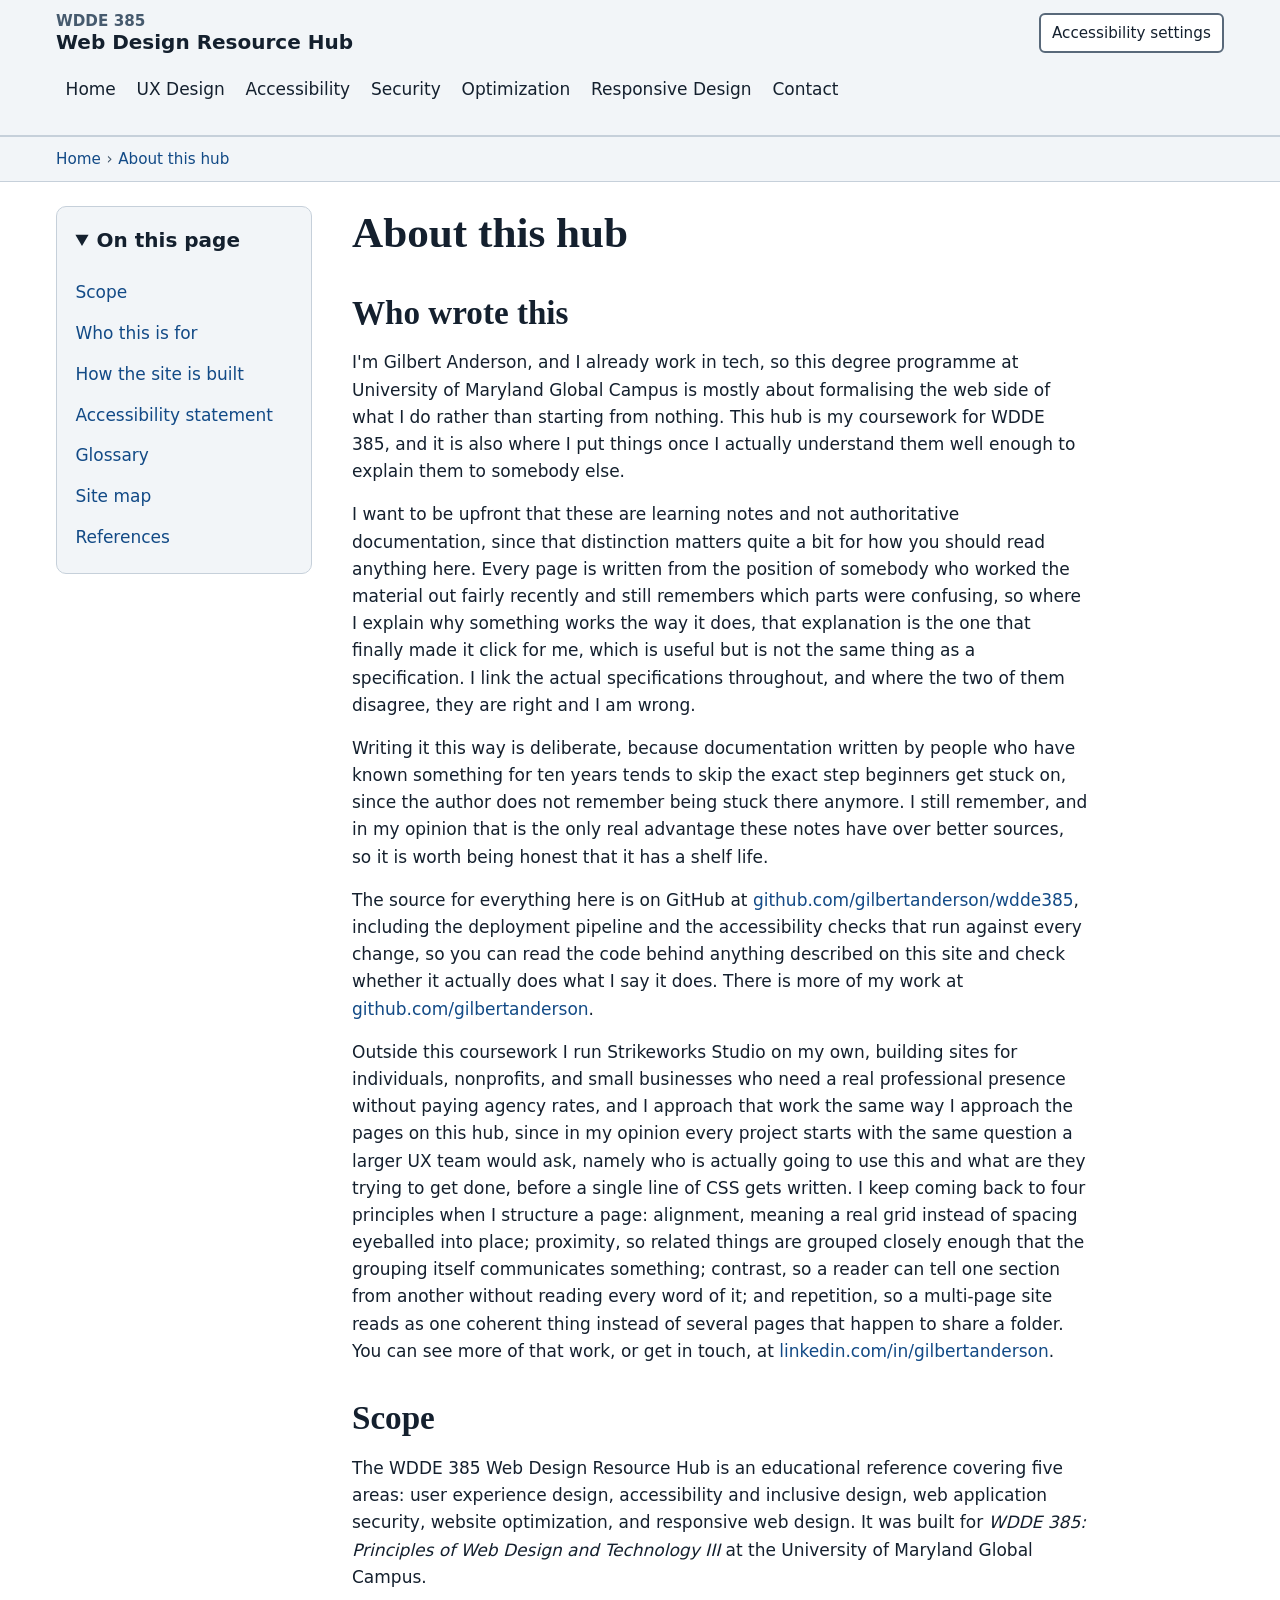
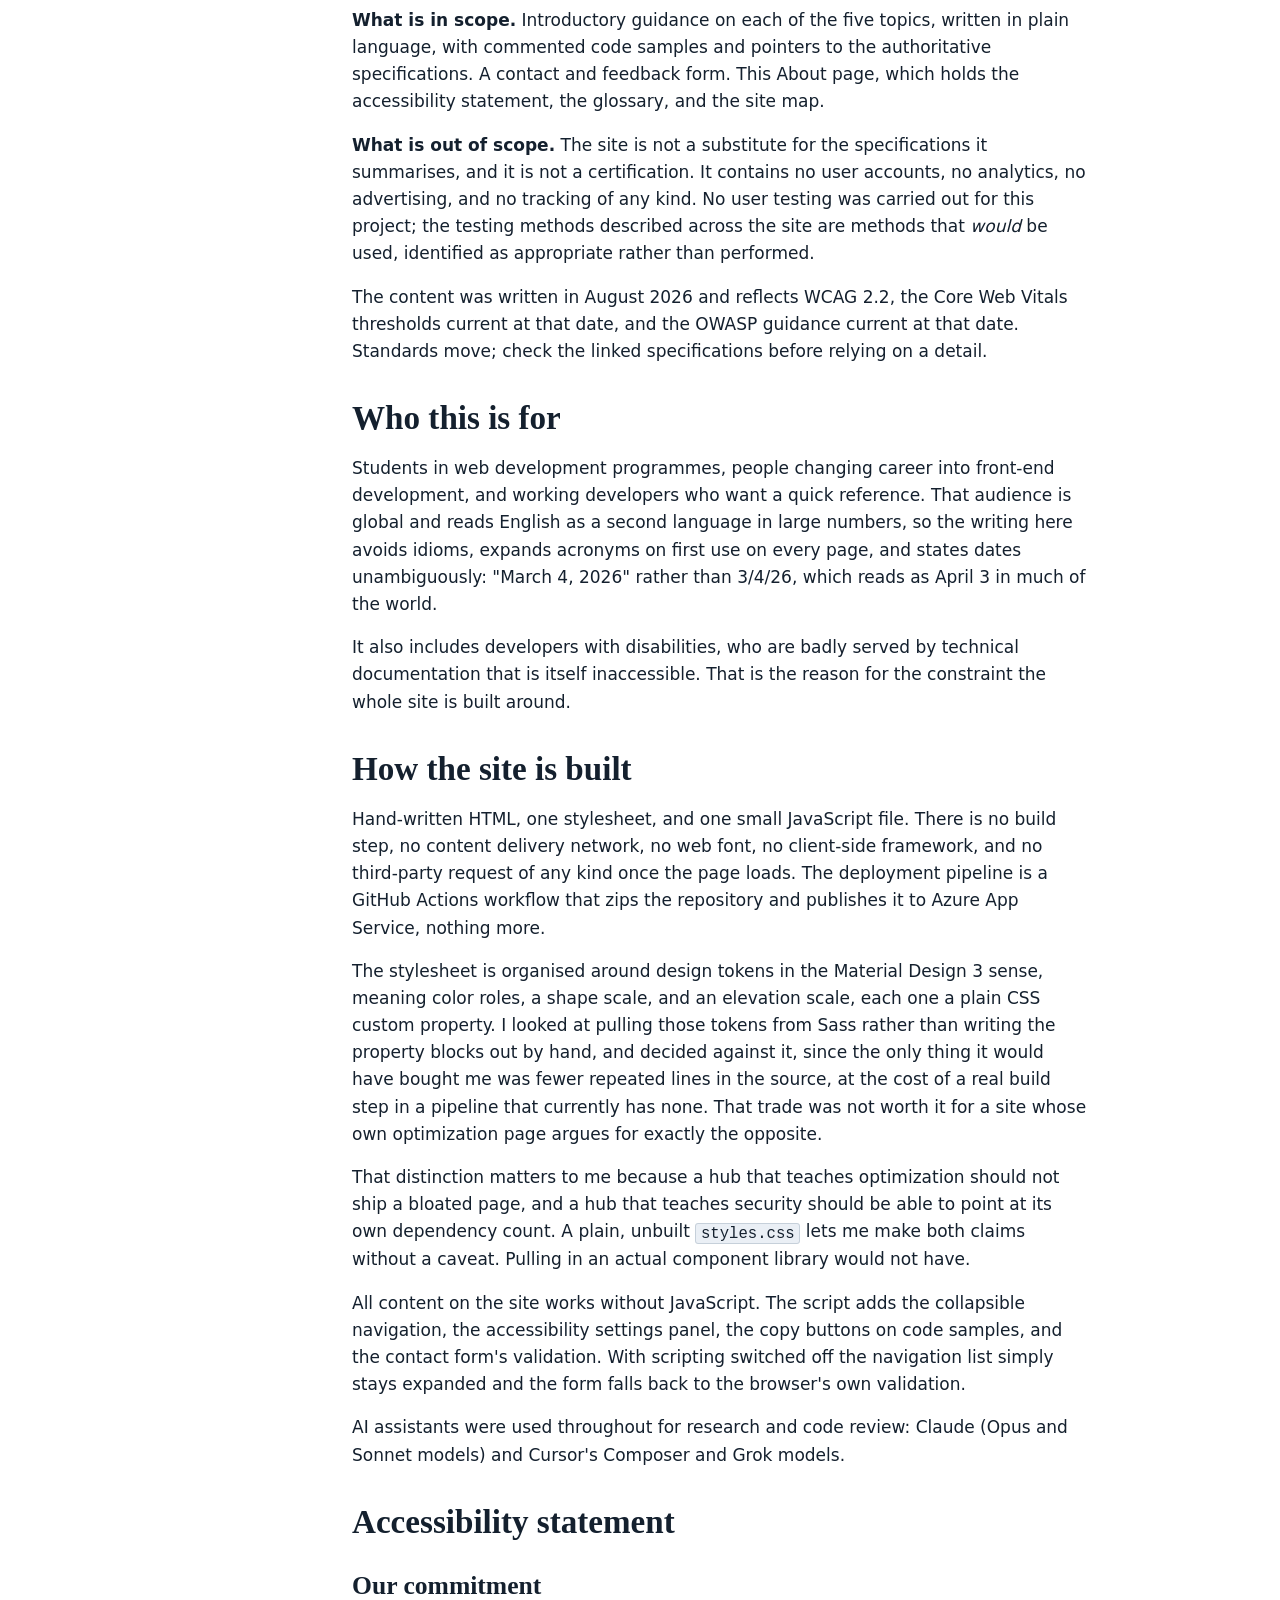
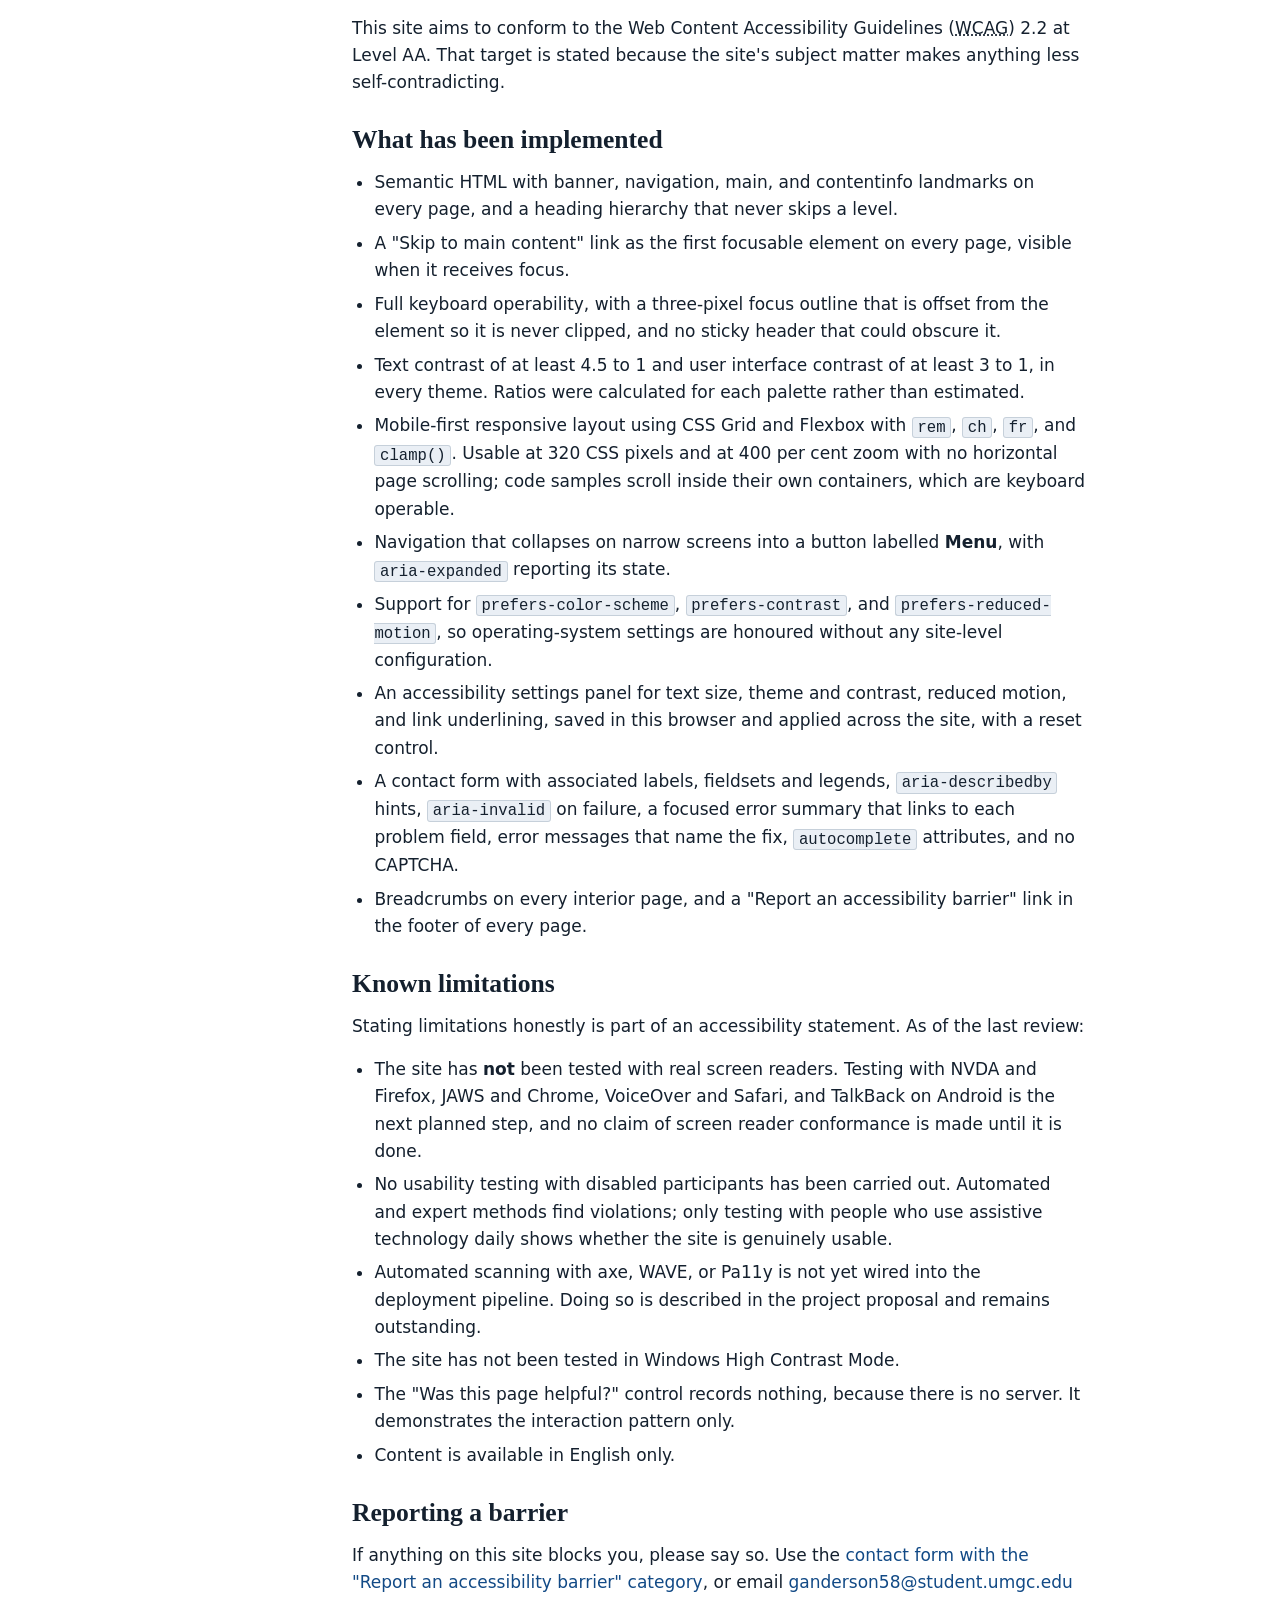
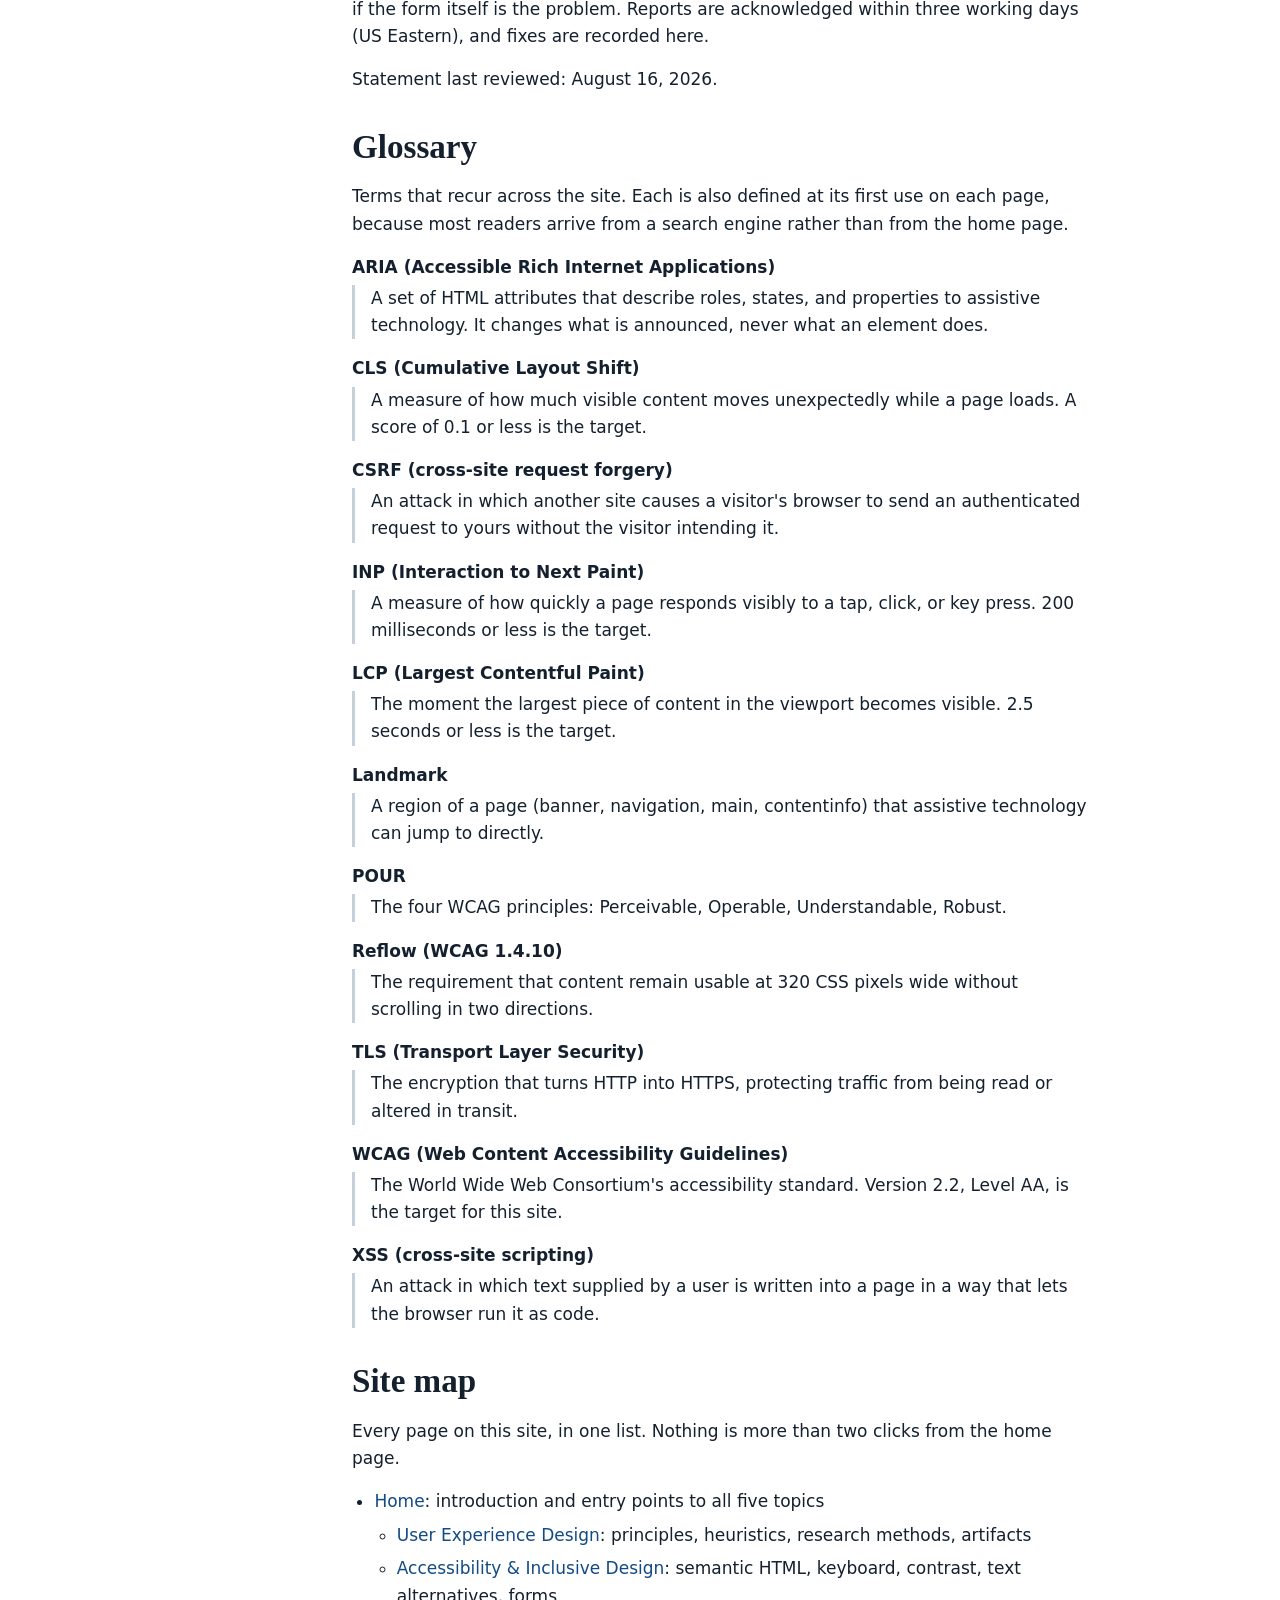
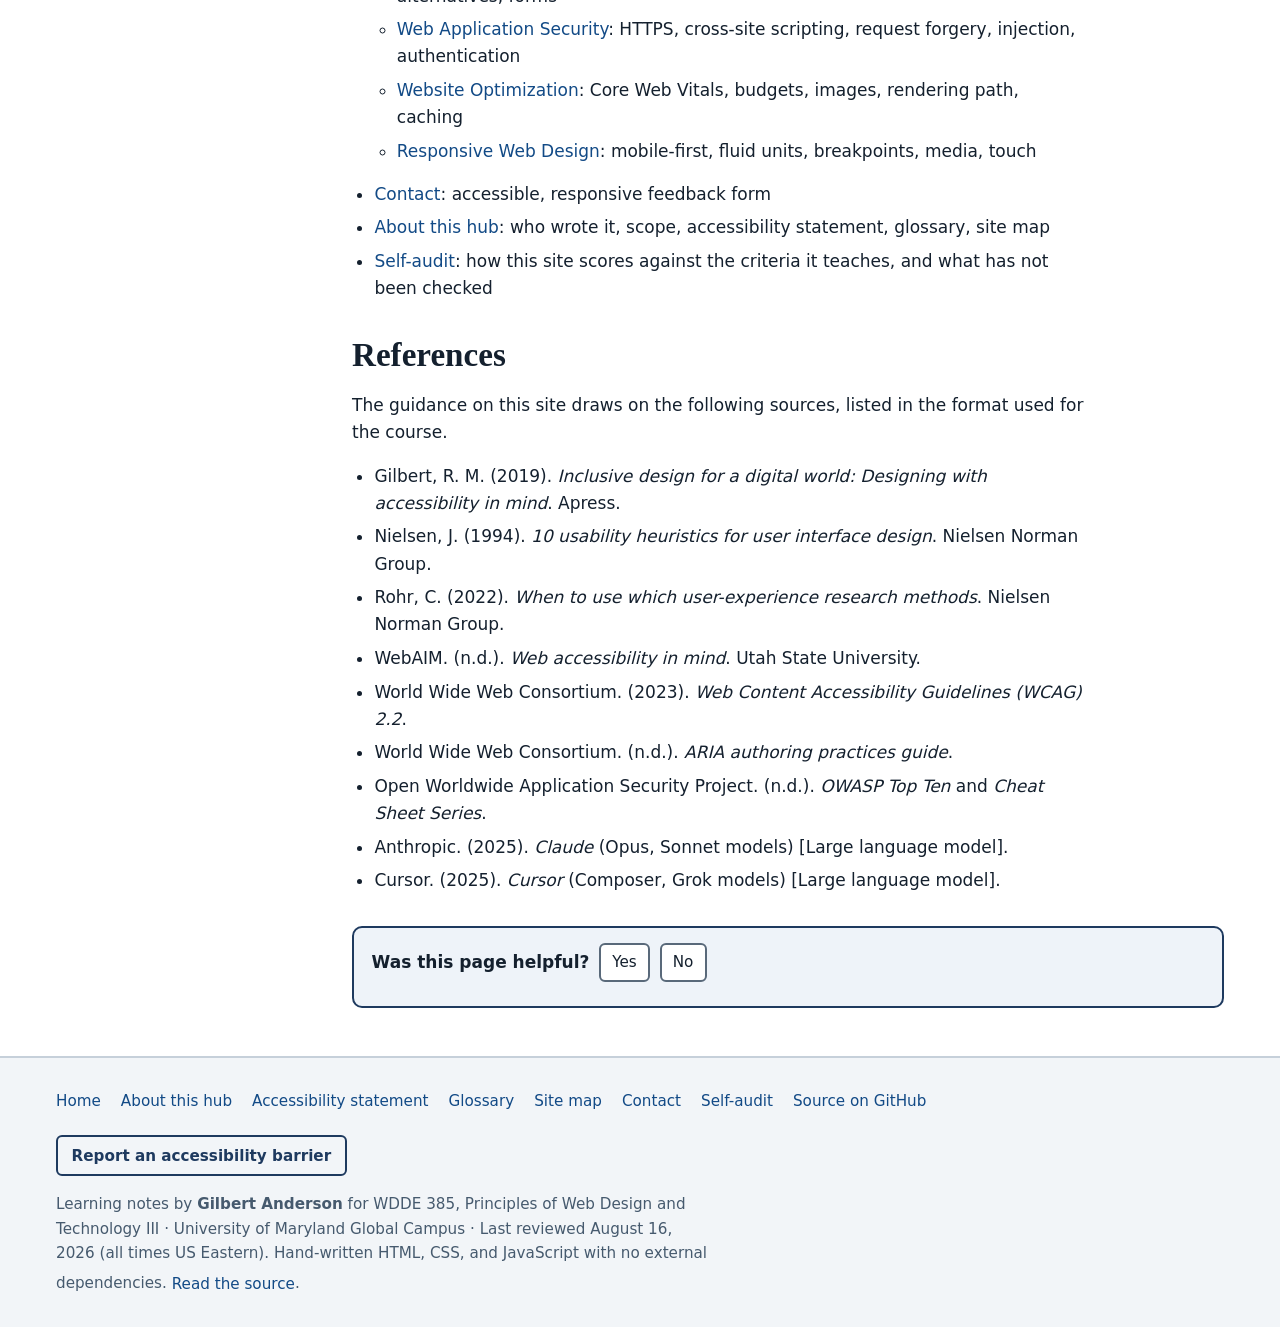
==== commit 1356962e: "Disclose AI assistant use for research and code review Added to about.html's References list and "Ho" ====
--- a/about.html
+++ b/about.html
@@ -171,6 +171,8 @@
         navigation, the accessibility settings panel, the copy buttons on code samples, and
         the contact form's validation. With scripting switched off the navigation list simply
         stays expanded and the form falls back to the browser's own validation.</p>
+        <p>AI assistants were used throughout for research and code review: Claude (Opus and
+        Sonnet models) and Cursor's Composer and Grok models.</p>
       </section>
 
       <section>
@@ -335,6 +337,8 @@
           <li>World Wide Web Consortium. (n.d.). <em>ARIA authoring practices guide</em>.</li>
           <li>Open Worldwide Application Security Project. (n.d.). <em>OWASP Top Ten</em> and
           <em>Cheat Sheet Series</em>.</li>
+          <li>Anthropic. (2025). <em>Claude</em> (Opus, Sonnet models) [Large language model].</li>
+          <li>Cursor. (2025). <em>Cursor</em> (Composer, Grok models) [Large language model].</li>
         </ul>
       </section>
 
